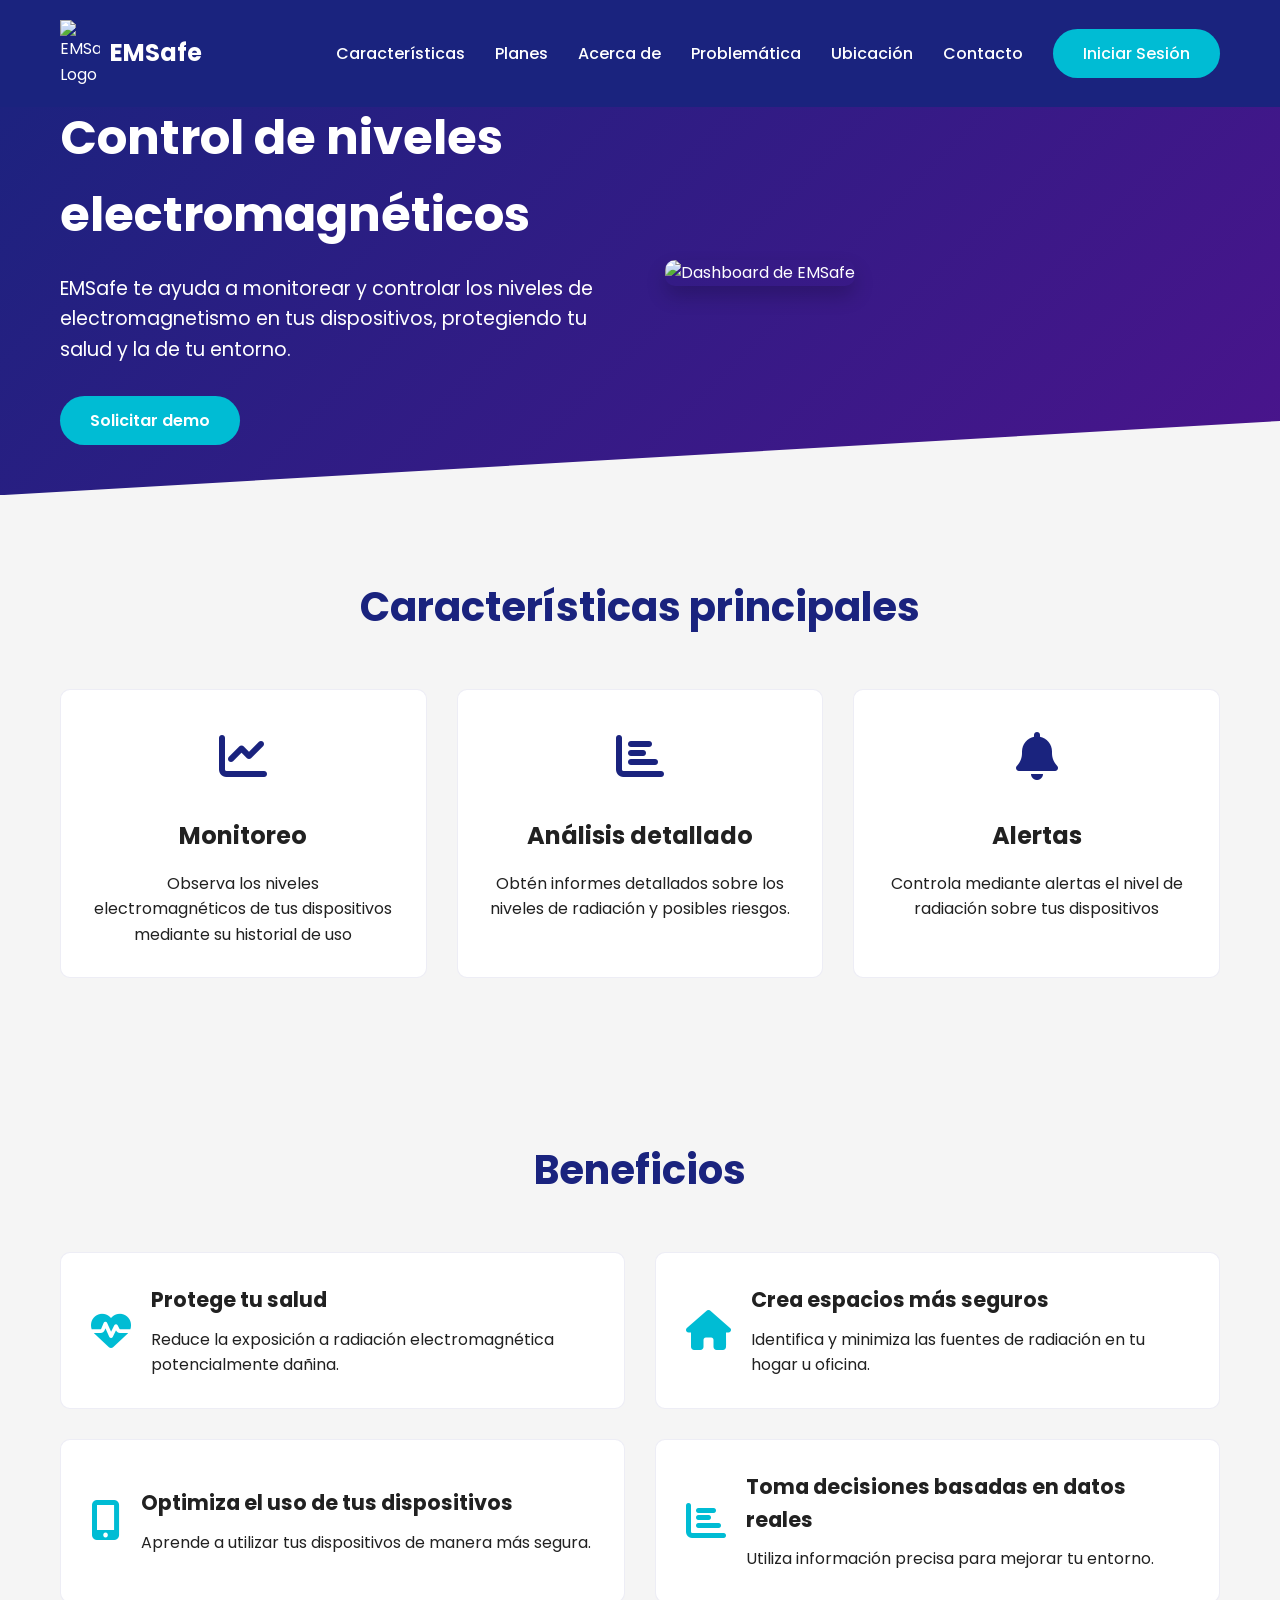
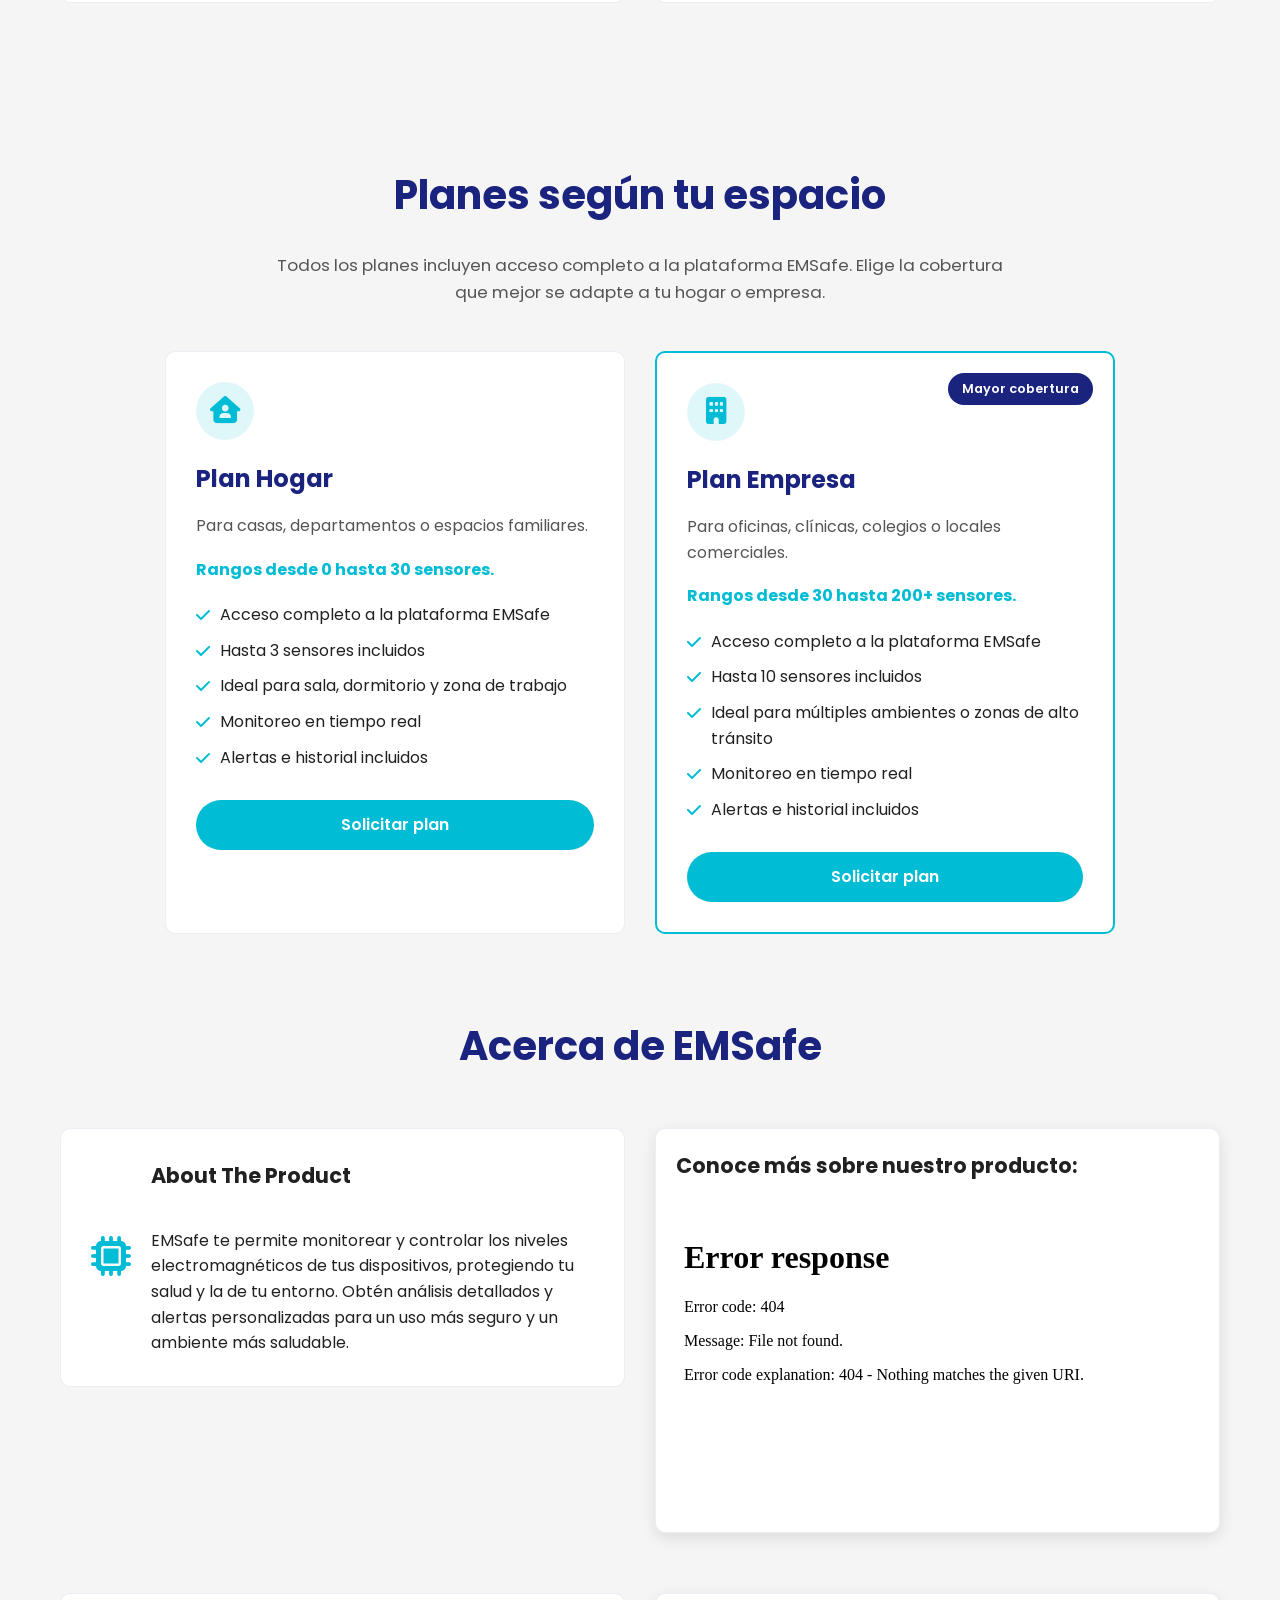
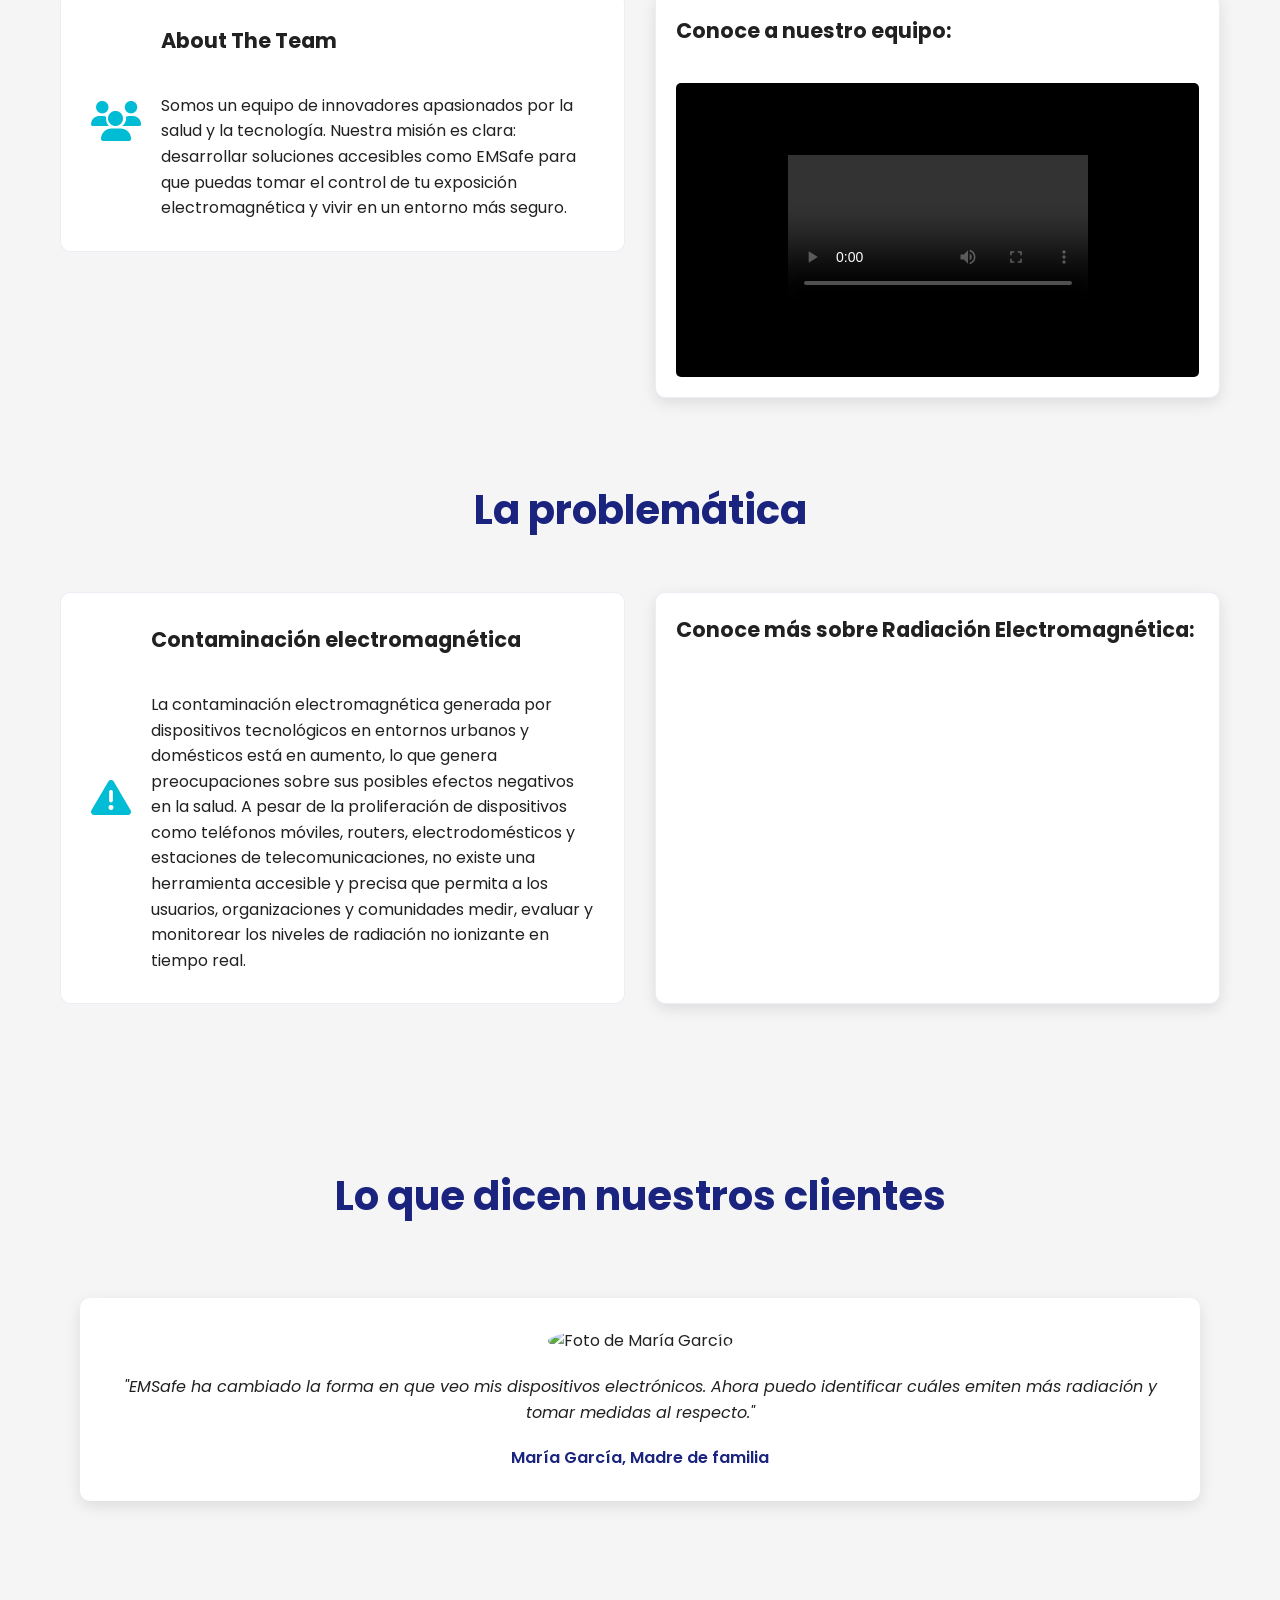
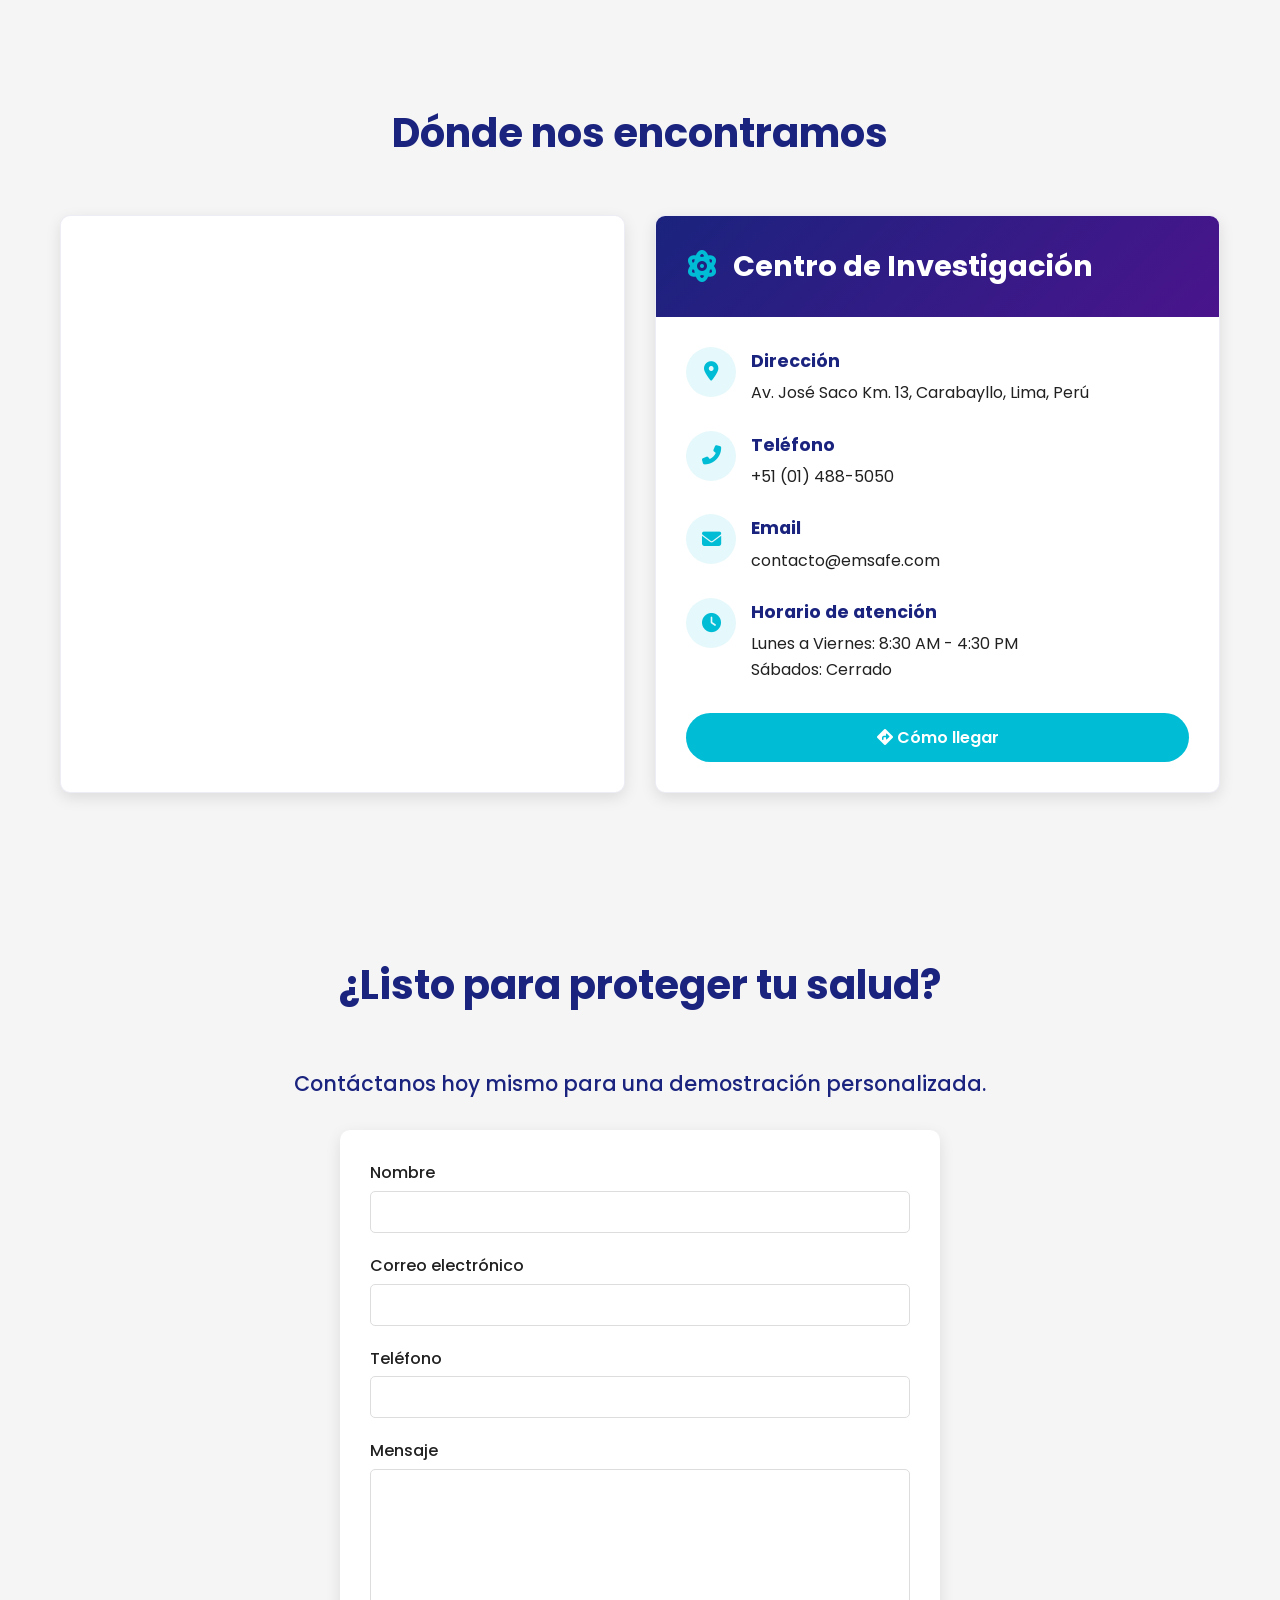
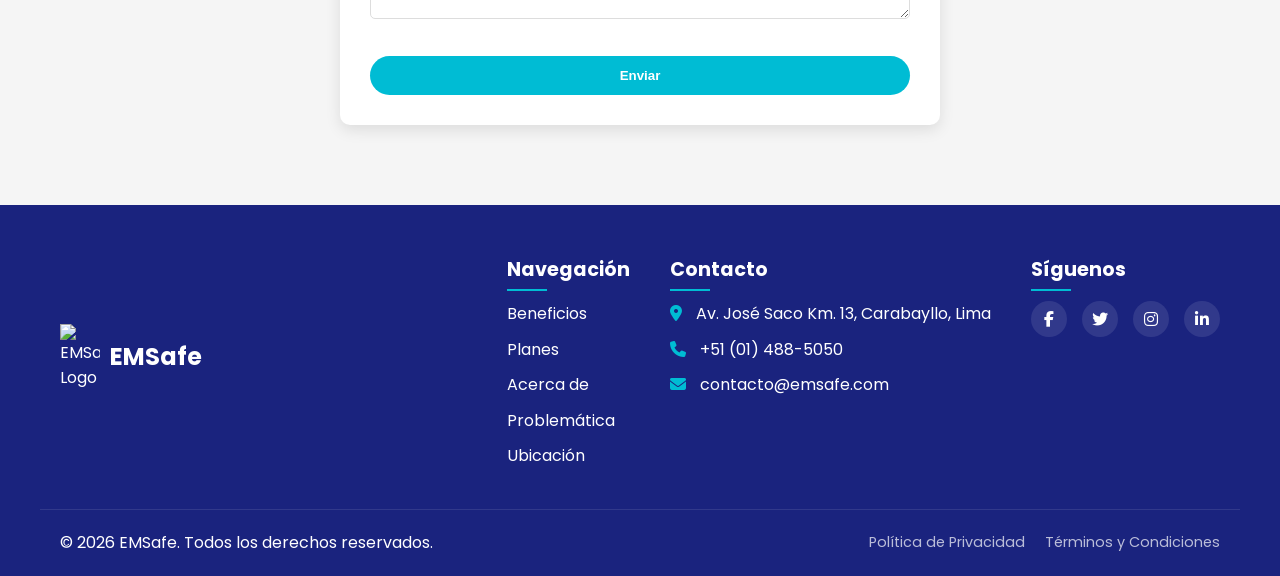
==== index.html @ 099e2fe2 "chore(ci): validacion de HTML, JS y assets; corregir 16 errores y el nombre del video" ====
<!DOCTYPE html>
<html lang="es">
<head>
    <meta charset="UTF-8">
    <meta name="viewport" content="width=device-width, initial-scale=1.0">
    <title>EMSafe - Control de niveles electromagnéticos</title>
    <link rel="stylesheet" href="https://cdnjs.cloudflare.com/ajax/libs/font-awesome/6.4.0/css/all.min.css">
    <link rel="stylesheet" href="./css/style.css">
</head>
<body>
    <header>
        <nav class="container">
            <div class="logo">
                <a href="#" class="logo-link">
                    <img src="./imgs/emsafe-logo-white.png" alt="EMSafe Logo">
                    <span>EMSafe</span>
                </a>
            </div>
            <input type="checkbox" id="nav-toggle" class="nav-toggle">
            <label for="nav-toggle" class="nav-toggle-label">
                <i class="fas fa-bars"></i>
            </label>
            <ul class="nav-links">
                <li><a href="#features">Características</a></li>
                <li><a href="#plans">Planes</a></li>
                <li><a href="#about">Acerca de</a></li>
                <li><a href="#problem">Problemática</a></li>
                <li><a href="#location">Ubicación</a></li>
                <li><a href="#contact">Contacto</a></li>
                <li><a href="https://emsafe.duckdns.org/login" class="cta-button">Iniciar Sesión</a></li>
            </ul>
        </nav>
    </header>

    <main>
        <section id="hero">
            <div class="container hero-content">
                <div class="hero-text">
                    <h1>Control de niveles electromagnéticos</h1>
                    <p>EMSafe te ayuda a monitorear y controlar los niveles de electromagnetismo en tus dispositivos, protegiendo tu salud y la de tu entorno.</p>
                    <a href="#contact" class="cta-button">Solicitar demo</a>
                </div>
                <div class="hero-image">
                    <img src="./imgs/hero.webp" alt="Dashboard de EMSafe">
                </div>
            </div>
        </section>

        <section id="features">
            <div class="container">
                <h2 class="section-title">Características principales</h2>
                <div class="features-grid">
                    <div class="feature-card">
                        <div class="feature-icon">
                            <i class="fas fa-chart-line"></i>
                        </div>
                        <h3>Monitoreo</h3>
                        <p>Observa los niveles electromagnéticos de tus dispositivos mediante su historial de uso</p>
                    </div>
                    <div class="feature-card">
                        <div class="feature-icon">
                            <i class="fas fa-chart-bar"></i>
                        </div>
                        <h3>Análisis detallado</h3>
                        <p>Obtén informes detallados sobre los niveles de radiación y posibles riesgos.</p>
                    </div>
                    <div class="feature-card">
                        <div class="feature-icon">
                            <i class="fas fa-bell"></i>
                        </div>
                        <h3>Alertas</h3>
                        <p>Controla mediante alertas el nivel de radiación sobre tus dispositivos</p>
                    </div>
                </div>
            </div>
        </section>

        <section id="benefits">
            <div class="container">
                <h2 class="section-title">Beneficios</h2>
                <div class="benefits-grid">
                    <div class="benefit-item">
                        <div class="benefit-icon">
                            <i class="fas fa-heartbeat"></i>
                        </div>
                        <div class="benefit-text">
                            <h3>Protege tu salud</h3>
                            <p>Reduce la exposición a radiación electromagnética potencialmente dañina.</p>
                        </div>
                    </div>
                    <div class="benefit-item">
                        <div class="benefit-icon">
                            <i class="fas fa-home"></i>
                        </div>
                        <div class="benefit-text">
                            <h3>Crea espacios más seguros</h3>
                            <p>Identifica y minimiza las fuentes de radiación en tu hogar u oficina.</p>
                        </div>
                    </div>
                    <div class="benefit-item">
                        <div class="benefit-icon">
                            <i class="fas fa-mobile-alt"></i>
                        </div>
                        <div class="benefit-text">
                            <h3>Optimiza el uso de tus dispositivos</h3>
                            <p>Aprende a utilizar tus dispositivos de manera más segura.</p>
                        </div>
                    </div>
                    <div class="benefit-item">
                        <div class="benefit-icon">
                            <i class="fas fa-chart-bar"></i>
                        </div>
                        <div class="benefit-text">
                            <h3>Toma decisiones basadas en datos reales</h3>
                            <p>Utiliza información precisa para mejorar tu entorno.</p>
                        </div>
                    </div>
                </div>
            </div>
        </section>

        <section id="plans">
            <div class="container">
                <h2 class="section-title">Planes según tu espacio</h2>
                <p class="section-description">Todos los planes incluyen acceso completo a la plataforma EMSafe. Elige la cobertura que mejor se adapte a tu hogar o empresa.</p>
                <div class="subscription-grid">
                    <div class="subscription-card">
                        <div class="subscription-icon">
                            <i class="fas fa-house-user"></i>
                        </div>
                        <h3>Plan Hogar</h3>
                        <p class="subscription-audience">Para casas, departamentos o espacios familiares.</p>
                        <p class="subscription-coverage">Rangos desde 0 hasta 30 sensores.</p>
                        <ul class="subscription-features">
                            <li><i class="fas fa-check"></i> Acceso completo a la plataforma EMSafe</li>
                            <li><i class="fas fa-check"></i> Hasta 3 sensores incluidos</li>
                            <li><i class="fas fa-check"></i> Ideal para sala, dormitorio y zona de trabajo</li>
                            <li><i class="fas fa-check"></i> Monitoreo en tiempo real</li>
                            <li><i class="fas fa-check"></i> Alertas e historial incluidos</li>
                        </ul>
                        <a href="checkout.html?type=home" class="cta-button">Solicitar plan</a>
                    </div>
                    <div class="subscription-card featured-plan">
                        <div class="plan-badge">Mayor cobertura</div>
                        <div class="subscription-icon">
                            <i class="fas fa-building"></i>
                        </div>
                        <h3>Plan Empresa</h3>
                        <p class="subscription-audience">Para oficinas, clínicas, colegios o locales comerciales.</p>
                        <p class="subscription-coverage">Rangos desde 30 hasta 200+ sensores.</p>
                        <ul class="subscription-features">
                            <li><i class="fas fa-check"></i> Acceso completo a la plataforma EMSafe</li>
                            <li><i class="fas fa-check"></i> Hasta 10 sensores incluidos</li>
                            <li><i class="fas fa-check"></i> Ideal para múltiples ambientes o zonas de alto tránsito</li>
                            <li><i class="fas fa-check"></i> Monitoreo en tiempo real</li>
                            <li><i class="fas fa-check"></i> Alertas e historial incluidos</li>
                        </ul>
                        <a href="checkout.html?type=business" class="cta-button">Solicitar plan</a>
                    </div>
                </div>
            </div>
        </section>

        <section id="about">
            <div class="container">
                <h2 class="section-title">Acerca de EMSafe</h2>
                <div class="about-content">
                    <div class="about-section">
                        <div class="about-text-content">
                            <div class="benefit-item">
                                <div class="benefit-icon">
                                    <i class="fas fa-microchip"></i>
                                </div>
                                <div class="benefit-text">
                                    <h3>About The Product</h3>
                                    <br>
                                    <p>EMSafe te permite monitorear y controlar los niveles electromagnéticos de tus dispositivos, protegiendo tu salud y la de tu entorno. Obtén análisis detallados y alertas personalizadas para un uso más seguro y un ambiente más saludable.</p>
                                </div>
                            </div>
                        </div>
                        <div class="about-video-container">
                            <div class="benefit-text">
                                <h3>Conoce más sobre nuestro producto:</h3>
                                <br>
                            </div>
                            <div class="video-wrapper">
                                <iframe src="video/about_the_product.mp4" title="Video sobre EMSafe Product" allow="accelerometer; autoplay; clipboard-write; encrypted-media; gyroscope; picture-in-picture" allowfullscreen></iframe>
                            </div>
                        </div>
                    </div>

                    <div class="about-section">
                        <div class="about-text-content">
                            <div class="benefit-item">
                                <div class="benefit-icon">
                                    <i class="fas fa-users"></i>
                                </div>
                                <div class="benefit-text">
                                    <h3>About The Team</h3>
                                    <br>
                                    <p>Somos un equipo de innovadores apasionados por la salud y la tecnología. Nuestra misión es clara: desarrollar soluciones accesibles como EMSafe para que puedas tomar el control de tu exposición electromagnética y vivir en un entorno más seguro.</p>
                                </div>
                            </div>
                        </div>
                        <div class="about-video-container">
                            <div class="benefit-text">
                                <h3>Conoce a nuestro equipo:</h3>
                                <br>
                            </div>
                            <div class="video-wrapper">
                                <iframe src="video/about_the_team_iot.mp4" title="Video sobre EMSafe Team" allow="accelerometer; autoplay; clipboard-write; encrypted-media; gyroscope; picture-in-picture" allowfullscreen></iframe>
                            </div>
                        </div>
                    </div>
                </div>
            </div>
        </section>

        <section id="problem">
            <div class="container">
                <h2 class="section-title">La problemática</h2>
                <div class="problem-content">
                    <div class="problem-card">
                        <div class="benefit-item">
                            <div class="benefit-icon">
                                <i class="fas fa-exclamation-triangle"></i>
                            </div>
                            <div class="benefit-text">
                                <h3>Contaminación electromagnética</h3>
                                <br>
                                <p>La contaminación electromagnética generada por dispositivos tecnológicos en entornos urbanos y domésticos está en aumento, lo que genera preocupaciones sobre sus posibles efectos negativos en la salud. A pesar de la proliferación de dispositivos como teléfonos móviles, routers, electrodomésticos y estaciones de telecomunicaciones, no existe una herramienta accesible y precisa que permita a los usuarios, organizaciones y comunidades medir, evaluar y monitorear los niveles de radiación no ionizante en tiempo real.</p>
                            </div>
                        </div>
                    </div>
                    <div class="problem-video-container">
                        <div class="benefit-text">
                            <h3>Conoce más sobre Radiación Electromagnética:</h3>
                            <br>
                        </div>
                        <div class="video-wrapper">
                            <iframe src="https://www.youtube.com/embed/sqfyNnyt4dU" title="Video sobre contaminación electromagnética" allow="accelerometer; autoplay; clipboard-write; encrypted-media; gyroscope; picture-in-picture" allowfullscreen></iframe>
                        </div>
                    </div>
                </div>
            </div>
        </section>

        <section id="testimonials">
            <div class="container">
                <h2 class="section-title">Lo que dicen nuestros clientes</h2>
                <div class="testimonial-slider">
                    <div class="testimonial-slide">
                        <div class="testimonial-content">
                            <img src="./imgs/testimony1.avif" alt="Foto de María García" class="testimonial-image">
                            <p class="testimonial-text">"EMSafe ha cambiado la forma en que veo mis dispositivos electrónicos. Ahora puedo identificar cuáles emiten más radiación y tomar medidas al respecto."</p>
                            <p class="testimonial-author">María García, Madre de familia</p>
                        </div>
                    </div>
                    <div class="testimonial-slide">
                        <div class="testimonial-content">
                            <img src="./imgs/testimony2.avif" alt="Foto de Carlos Rodríguez" class="testimonial-image">
                            <p class="testimonial-text">"La facilidad de uso y la precisión de los datos que proporciona EMSafe nos han permitido crear un entorno de trabajo más saludable para nuestros empleados."</p>
                            <p class="testimonial-author">Carlos Rodríguez, Gerente de Oficina en TechInnovate</p>
                        </div>
                    </div>
                    <div class="testimonial-slide">
                        <div class="testimonial-content">
                            <img src="./imgs/testimony3.avif" alt="Foto de Ana Martínez" class="testimonial-image">
                            <p class="testimonial-text">"Desde que implementamos EMSafe en nuestra clínica, hemos logrado reducir significativamente los niveles de radiación electromagnética. Es una herramienta indispensable para cualquier establecimiento de salud."</p>
                            <p class="testimonial-author">Ana Martínez, Directora de Centro Médico Bienestar</p>
                        </div>
                    </div>
                </div>
                <div class="testimonial-nav"></div>
            </div>
        </section>

        <section id="location">
            <div class="container">
                <h2 class="section-title">Dónde nos encontramos</h2>
                <div class="location-container">
                    <div class="location-card map-card">
                        <div class="location-map-wrapper">
                            <iframe src="https://www.google.com/maps/embed?pb=!1m14!1m8!1m3!1d31210.40868979142!2d-77.058909!3d-12.0915285!3m2!1i1024!2i768!4f13.1!3m3!1m2!1s0x9105c7d5475e4d6f%3A0x3dcf7613f8cd2580!2sInstituto%20Peruano%20de%20Energ%C3%ADa%20Nuclear!5e0!3m2!1ses!2spe!4v1744921972250!5m2!1ses!2spe" title="Mapa de la ubicación del Instituto Peruano de Energía Nuclear" allowfullscreen="" loading="lazy" referrerpolicy="no-referrer-when-downgrade"></iframe>
                        </div>
                    </div>
                    <div class="location-card info-card">
                        <div class="location-header">
                            <div class="location-icon">
                                <i class="fas fa-atom"></i>
                            </div>
                            <h3>Centro de Investigación</h3>
                        </div>
                        <div class="location-details">
                            <div class="location-detail-item">
                                <div class="detail-icon">
                                    <i class="fas fa-map-marker-alt"></i>
                                </div>
                                <div class="detail-text">
                                    <h4>Dirección</h4>
                                    <p>Av. José Saco Km. 13, Carabayllo, Lima, Perú</p>
                                </div>
                            </div>
                            <div class="location-detail-item">
                                <div class="detail-icon">
                                    <i class="fas fa-phone-alt"></i>
                                </div>
                                <div class="detail-text">
                                    <h4>Teléfono</h4>
                                    <p>+51 (01) 488-5050</p>
                                </div>
                            </div>
                            <div class="location-detail-item">
                                <div class="detail-icon">
                                    <i class="fas fa-envelope"></i>
                                </div>
                                <div class="detail-text">
                                    <h4>Email</h4>
                                    <p>contacto@emsafe.com</p>
                                </div>
                            </div>
                            <div class="location-detail-item">
                                <div class="detail-icon">
                                    <i class="fas fa-clock"></i>
                                </div>
                                <div class="detail-text">
                                    <h4>Horario de atención</h4>
                                    <p>Lunes a Viernes: 8:30 AM - 4:30 PM</p>
                                    <p>Sábados: Cerrado</p>
                                </div>
                            </div>
                        </div>
                        <a href="https://maps.app.goo.gl/8dcV7gfcuKDfoSGw5" class="location-cta cta-button" target="_blank" rel="noopener noreferrer">
                            <i class="fas fa-directions"></i> Cómo llegar
                        </a>
                    </div>
                </div>
            </div>
        </section>

        <section id="contact">
            <div class="container">
                <h2 class="section-title">¿Listo para proteger tu salud?</h2>
                <h3 class="contact-subtitle">Contáctanos hoy mismo para una demostración personalizada.</h3>
                <form class="contact-form">
                    <div class="form-group">
                        <label for="name">Nombre</label>
                        <input type="text" id="name" name="name" required>
                    </div>
                    <div class="form-group">
                        <label for="email">Correo electrónico</label>
                        <input type="email" id="email" name="email" required>
                    </div>
                    <div class="form-group">
                        <label for="phone">Teléfono</label>
                        <input type="tel" id="phone" name="phone">
                    </div>
                    <div class="form-group">
                        <label for="message">Mensaje</label>
                        <textarea id="message" name="message" required></textarea>
                    </div>
                    <button type="submit" class="cta-button">Enviar</button>
                </form>
            </div>
        </section>
        </main>

        <footer>
            <div class="footer-content">
                <div class="footer-logo">
                    <img src="./imgs/emsafe-logo-white.png" alt="EMSafe Logo">
                    <span>EMSafe</span>
                </div>
                <div class="footer-links">
                    <div class="footer-column">
                        <h4>Navegación</h4>
                        <ul>
                            <li><a href="#benefits">Beneficios</a></li>
                            <li><a href="#plans">Planes</a></li>
                            <li><a href="#about">Acerca de</a></li>
                            <li><a href="#problem">Problemática</a></li>
                            <li><a href="#location">Ubicación</a></li>
                        </ul>
                    </div>
                    <div class="footer-column">
                        <h4>Contacto</h4>
                        <ul>
                            <li><i class="fas fa-map-marker-alt"></i> Av. José Saco Km. 13, Carabayllo, Lima</li>
                            <li><i class="fas fa-phone"></i> +51 (01) 488-5050</li>
                            <li><i class="fas fa-envelope"></i> contacto@emsafe.com</li>
                        </ul>
                    </div>
                    <div class="footer-column">
                        <h4>Síguenos</h4>
                        <div class="social-icons">
                            <a href="#" aria-label="Facebook"><i class="fab fa-facebook-f"></i></a>
                            <a href="#" aria-label="Twitter"><i class="fab fa-twitter"></i></a>
                            <a href="#" aria-label="Instagram"><i class="fab fa-instagram"></i></a>
                            <a href="#" aria-label="LinkedIn"><i class="fab fa-linkedin-in"></i></a>
                        </div>
                    </div>
                </div>
            </div>
            <div class="footer-bottom">
                <p>&copy; 2026 EMSafe. Todos los derechos reservados.</p>
                <div class="footer-legal">
                    <a href="#">Política de Privacidad</a>
                    <a href="#">Términos y Condiciones</a>
                </div>
            </div>
        </footer>

    <script src="./scripts/main-scripts.js"></script>
</body>
</html>
---- css/style.css ----
@import url('https://fonts.googleapis.com/css2?family=Poppins:wght@300;400;500;600;700&display=swap');

:root {
    --primary: #1a237e;
    --secondary: #4a148c;
    --accent: #00bcd4;
    --background: #f5f5f5;
    --foreground: #212121;
    --card: #ffffff;
    --card-hover: #e0e0e0;
}

* {
    margin: 0;
    padding: 0;
    box-sizing: border-box;
}

body {
    font-family: 'Poppins', sans-serif;
    background-color: var(--background);
    color: var(--foreground);
    line-height: 1.6;
    overflow-x: hidden;
}

.container {
    max-width: 1200px;
    margin: 0 auto;
    padding: 0 20px;
}

header {
    background-color: var(--primary);
    color: white;
    padding: 20px 0;
    position: fixed;
    width: 100%;
    z-index: 1000;
    transition: background-color 0.3s ease, box-shadow 0.3s ease, backdrop-filter 0.3s ease, padding 0.3s ease;
}

header.scrolled {
    background-color: rgba(26, 35, 126, 0.96);
    backdrop-filter: blur(12px);
    box-shadow: 0 12px 30px rgba(8, 13, 58, 0.22);
}

nav {
    display: flex;
    justify-content: space-between;
    align-items: center;
}

.logo {
    display: flex;
    align-items: center;
}

.logo img {
    width: 40px;
    margin-right: 10px;
}

.logo span {
    font-size: 1.5rem;
    font-weight: 700;
}

.nav-links {
    display: flex;
    list-style: none;
    align-items: center;
}

.nav-links li {
    margin-left: 30px;
}

.nav-links a {
    color: white;
    text-decoration: none;
    font-weight: 500;
    transition: color 0.3s ease;
}

.nav-links a:hover {
    color: var(--accent);
}

/* Estilos para el logo clickable */
.logo-link {
    display: flex;
    align-items: center;
    text-decoration: none;
    color: white;
}

/* Estilos para el menú responsive */
.nav-toggle {
    display: none;
}

.nav-toggle-label {
    display: none;
    cursor: pointer;
    font-size: 1.5rem;
    color: white;
}

#hero {
    background: linear-gradient(135deg, var(--primary) 0%, var(--secondary) 100%);
    color: white;
    padding: 100px 0 50px;
    clip-path: polygon(0 0, 100% 0, 100% 85%, 0% 100%);
}

.hero-content {
    display: flex;
    align-items: center;
    justify-content: space-between;
}

.hero-text {
    flex: 1;
    padding-right: 50px;
}

.hero-text h1 {
    font-size: 3rem;
    margin-bottom: 20px;
}

.hero-text p {
    font-size: 1.2rem;
    margin-bottom: 30px;
}

.cta-button {
    display: inline-block;
    background-color: var(--accent);
    color: white;
    padding: 12px 30px;
    border-radius: 30px;
    text-decoration: none;
    font-weight: 600;
    transition: background-color 0.3s ease, transform 0.3s ease, box-shadow 0.3s ease;
    border: none;
    cursor: pointer;
}

.cta-button:hover {
    background-color: #00acc1;
    transform: translateY(-3px);
    box-shadow: 0 12px 24px rgba(0, 188, 212, 0.28);
}

.cta-button:active {
    transform: scale(0.98);
}

.hero-image {
    flex: 1;
}

.hero-image img {
    width: 100%;
    max-width: 500px;
    border-radius: 10px;
    box-shadow: 0 10px 20px rgba(0, 0, 0, 0.2);
    will-change: transform;
}

.hero-motion {
    opacity: 0;
    transform: translateY(28px);
    transition: opacity 0.85s cubic-bezier(0.22, 1, 0.36, 1), transform 0.85s cubic-bezier(0.22, 1, 0.36, 1), filter 0.85s cubic-bezier(0.22, 1, 0.36, 1);
    filter: blur(8px);
}

.hero-motion.hero-image img,
.hero-image img.hero-motion {
    transform: translateY(20px) scale(0.96);
}

.hero-motion.reveal-visible {
    opacity: 1;
    transform: translateY(0);
    filter: blur(0);
}

.hero-image img.hero-motion.reveal-visible {
    transform: translateY(0) scale(1);
    animation: heroFloat 6s ease-in-out 1s infinite;
}

#features, #benefits, #plans, #testimonials, #problem, #location, #contact {
    padding: 80px 0;
}

.section-title {
    text-align: center;
    font-size: 2.5rem;
    margin-bottom: 50px;
    color: var(--primary);
}

.section-description {
    max-width: 760px;
    margin: -25px auto 45px;
    text-align: center;
    color: #555;
    font-size: 1.05rem;
}

.features-grid {
    display: grid;
    grid-template-columns: repeat(3, 1fr);
    gap: 30px;
}

.feature-card {
    background-color: var(--card);
    border-radius: 10px;
    padding: 30px;
    text-align: center;
    transition: transform 0.35s ease, box-shadow 0.35s ease, border-color 0.35s ease;
    position: relative;
    overflow: hidden;
    border: 1px solid rgba(26, 35, 126, 0.08);
}

.feature-card:hover {
    transform: translateY(-8px);
    border-color: rgba(0, 188, 212, 0.35);
    box-shadow: 0 18px 36px rgba(26, 35, 126, 0.13);
}

.feature-card::before {
    content: '';
    position: absolute;
    top: -50%;
    left: -50%;
    width: 200%;
    height: 200%;
    background: radial-gradient(circle, var(--accent) 10%, transparent 10%);
    transform: scale(0);
    transition: transform 0.6s ease;
    z-index: 0;
}

.feature-card:hover::before {
    transform: scale(1);
}

.feature-icon {
    font-size: 3rem;
    color: var(--primary);
    margin-bottom: 20px;
    position: relative;
    z-index: 1;
}

.feature-card h3 {
    font-size: 1.5rem;
    margin-bottom: 15px;
    position: relative;
    z-index: 1;
}

.feature-card p {
    position: relative;
    z-index: 1;
}

.benefits-grid {
    display: grid;
    grid-template-columns: repeat(2, 1fr);
    gap: 30px;
}

.benefit-item {
    display: flex;
    align-items: center;
    background-color: var(--card);
    border-radius: 10px;
    padding: 30px;
    transition: transform 0.35s ease, box-shadow 0.35s ease, border-color 0.35s ease;
    border: 1px solid rgba(26, 35, 126, 0.08);
}

.benefit-item:hover {
    transform: translateY(-6px);
    border-color: rgba(0, 188, 212, 0.35);
    box-shadow: 0 18px 36px rgba(26, 35, 126, 0.12);
}

.benefit-icon {
    font-size: 2.5rem;
    color: var(--accent);
    margin-right: 20px;
}

.benefit-text h3 {
    font-size: 1.3rem;
    margin-bottom: 10px;
}

.testimonial-slider {
    display: flex;
    overflow-x: auto;
    scroll-snap-type: x mandatory;
    scroll-behavior: smooth;
    -webkit-overflow-scrolling: touch;
}

.testimonial-slide {
    flex: 0 0 100%;
    scroll-snap-align: start;
    padding: 20px;
}

.testimonial-content {
    background-color: var(--card);
    border-radius: 10px;
    padding: 30px;
    text-align: center;
    box-shadow: 0 5px 15px rgba(0, 0, 0, 0.1);
}

.testimonial-image {
    width: 100px;
    height: 100px;
    border-radius: 50%;
    margin: 0 auto 20px;
    object-fit: cover;
}

.testimonial-text {
    font-style: italic;
    margin-bottom: 20px;
}

.testimonial-author {
    font-weight: 600;
    color: var(--primary);
}

.testimonial-nav {
    display: flex;
    justify-content: center;
    margin-top: 20px;
}

.testimonial-nav button {
    background-color: var(--primary);
    color: white;
    border: none;
    width: 12px;
    height: 12px;
    border-radius: 50%;
    margin: 0 5px;
    cursor: pointer;
    transition: background-color 0.3s ease;
}

.testimonial-nav button.active {
    background-color: var(--accent);
}

.subscription-grid {
    display: grid;
    grid-template-columns: repeat(2, minmax(0, 1fr));
    gap: 30px;
    max-width: 950px;
    margin: 0 auto;
}

.subscription-card {
    background-color: var(--card);
    border-radius: 10px;
    padding: 30px;
    text-align: left;
    transition: transform 0.35s ease, box-shadow 0.35s ease, border-color 0.35s ease;
    position: relative;
    overflow: hidden;
    border: 1px solid rgba(26, 35, 126, 0.08);
}

.subscription-card:hover {
    transform: translateY(-8px);
    border-color: rgba(0, 188, 212, 0.55);
    box-shadow: 0 18px 36px rgba(26, 35, 126, 0.13);
}

.subscription-card h3 {
    font-size: 1.5rem;
    margin-bottom: 15px;
    color: var(--primary);
}

.subscription-icon {
    width: 58px;
    height: 58px;
    border-radius: 50%;
    background-color: rgba(0, 188, 212, 0.12);
    color: var(--accent);
    display: flex;
    align-items: center;
    justify-content: center;
    font-size: 1.7rem;
    margin-bottom: 20px;
}

.subscription-audience {
    color: #555;
    margin-bottom: 18px;
}

.subscription-coverage {
    color: var(--accent);
    font-weight: 700;
    margin-bottom: 20px;
}

.subscription-price {
    font-size: 2.5rem;
    font-weight: 700;
    color: var(--accent);
    margin-bottom: 20px;
}

.subscription-price span {
    color: #666;
    font-size: 1rem;
    font-weight: 500;
}

.subscription-features {
    list-style: none;
    margin-bottom: 30px;
}

.subscription-features li {
    display: flex;
    gap: 10px;
    margin-bottom: 10px;
}

.subscription-features i {
    color: var(--accent);
    margin-top: 5px;
}

.subscription-card .cta-button {
    width: 100%;
    text-align: center;
}

.featured-plan {
    border: 2px solid var(--accent);
}

.plan-badge {
    position: absolute;
    top: 20px;
    right: 20px;
    background-color: var(--primary);
    color: white;
    border-radius: 30px;
    padding: 6px 14px;
    font-size: 0.8rem;
    font-weight: 600;
}

.contact-form {
    max-width: 600px;
    margin: 0 auto;
}

.form-group {
    margin-bottom: 20px;
}

.form-group label {
    display: block;
    margin-bottom: 5px;
    font-weight: 500;
}

.form-group input,
.form-group textarea {
    width: 100%;
    padding: 10px;
    border: 1px solid #ddd;
    border-radius: 5px;
    font-family: 'Poppins', sans-serif;
}

.form-group textarea {
    height: 150px;
}

/* Estilos para la sección de problemática */
.problem-content {
    display: grid;
    grid-template-columns: 1fr 1fr;
    gap: 30px;
    margin-top: 20px;
}

.problem-card {
    display: flex;
    flex-direction: column;
    border-radius: 10px;
    transition: transform 0.35s ease, box-shadow 0.35s ease, border-color 0.35s ease;
}

.problem-card:hover {
    transform: translateY(-6px);
}

.problem-video-container {
    background-color: var(--card);
    border-radius: 10px;
    padding: 20px;
    box-shadow: 0 5px 15px rgba(0, 0, 0, 0.1);
    transition: transform 0.35s ease, box-shadow 0.35s ease, border-color 0.35s ease;
    border: 1px solid rgba(26, 35, 126, 0.08);
}

.problem-video-container:hover {
    transform: translateY(-6px);
    border-color: rgba(0, 188, 212, 0.35);
    box-shadow: 0 18px 36px rgba(26, 35, 126, 0.12);
}

.video-wrapper {
    position: relative;
    padding-bottom: 56.25%; /* Proporción 16:9 */
    height: 0;
    overflow: hidden;
}

.video-wrapper iframe {
    position: absolute;
    top: 0;
    left: 0;
    width: 100%;
    height: 100%;
    /* Sustituye al atributo frameborder="0", que está deprecado en HTML5.
       Sin esto el navegador pinta un borde inset de 2px. */
    border: 0;
    border-radius: 5px;
}

/* El mapa embebido: mismas dimensiones y sin borde, antes en atributos y en un
   style inline sobre el propio <iframe>. */
.location-map-wrapper iframe {
    width: 100%;
    height: 100%;
    border: 0;
}

/* Estilos para la sección de ubicación */
.location-container {
    display: grid;
    grid-template-columns: 1fr 1fr;
    gap: 30px;
    margin-top: 20px;
}

.location-card {
    background-color: var(--card);
    border-radius: 10px;
    overflow: hidden;
    box-shadow: 0 5px 15px rgba(0, 0, 0, 0.1);
    transition: transform 0.35s ease, box-shadow 0.35s ease, border-color 0.35s ease;
    height: 100%;
    border: 1px solid rgba(26, 35, 126, 0.08);
}

.location-card:hover {
    transform: translateY(-6px);
    border-color: rgba(0, 188, 212, 0.35);
    box-shadow: 0 18px 36px rgba(26, 35, 126, 0.13);
}

.map-card {
    position: relative;
    min-height: 450px;
}

.location-map-wrapper {
    position: absolute;
    top: 0;
    left: 0;
    width: 100%;
    height: 100%;
}

.info-card {
    display: flex;
    flex-direction: column;
    padding: 0;
}

.location-header {
    background: linear-gradient(135deg, var(--primary) 0%, var(--secondary) 100%);
    color: white;
    padding: 25px 30px;
    display: flex;
    align-items: center;
}

.location-icon {
    font-size: 2rem;
    margin-right: 15px;
    color: var(--accent);
}

.location-header h3 {
    font-size: 1.8rem;
    margin: 0;
}

.location-details {
    padding: 30px;
    flex-grow: 1;
}

.location-detail-item {
    display: flex;
    margin-bottom: 25px;
}

.location-detail-item:last-child {
    margin-bottom: 0;
}

.detail-icon {
    width: 50px;
    height: 50px;
    background-color: rgba(0, 188, 212, 0.1);
    border-radius: 50%;
    display: flex;
    align-items: center;
    justify-content: center;
    margin-right: 15px;
    flex-shrink: 0;
}

.detail-icon i {
    font-size: 1.2rem;
    color: var(--accent);
}

.detail-text h4 {
    margin: 0 0 5px;
    color: var(--primary);
    font-size: 1.1rem;
}

.detail-text p {
    margin: 0;
    color: var(--foreground);
}

.location-cta {
    margin: 0 30px 30px;
    text-align: center;
}

/* Estilos para la sección de contacto */
.contact-subtitle {
    text-align: center;
    margin-bottom: 30px;
    color: var(--primary);
    font-size: 1.3rem;
    font-weight: 500;
}

.contact-form {
    max-width: 600px;
    margin: 0 auto;
    background-color: var(--card);
    padding: 30px;
    border-radius: 10px;
    box-shadow: 0 5px 15px rgba(0, 0, 0, 0.1);
}

.contact-form .cta-button {
    width: 100%;
    margin-top: 10px;
}

/* Modal de pago */
.payment-modal {
    position: fixed;
    inset: 0;
    z-index: 2000;
    display: flex;
    align-items: center;
    justify-content: center;
    padding: 24px;
    opacity: 0;
    visibility: hidden;
    pointer-events: none;
    transition: opacity 0.28s ease, visibility 0.28s ease;
}

.payment-modal.is-open {
    opacity: 1;
    visibility: visible;
    pointer-events: auto;
}

.payment-overlay {
    position: absolute;
    inset: 0;
    background: rgba(8, 13, 58, 0.72);
    backdrop-filter: blur(8px);
}

.payment-dialog {
    position: relative;
    width: min(920px, 100%);
    max-height: calc(100vh - 48px);
    overflow-y: auto;
    background-color: var(--card);
    border-radius: 18px;
    box-shadow: 0 30px 80px rgba(8, 13, 58, 0.35);
    transform: translateY(24px) scale(0.97);
    transition: transform 0.35s cubic-bezier(0.22, 1, 0.36, 1);
}

.payment-modal.is-open .payment-dialog {
    transform: translateY(0) scale(1);
}

.payment-close {
    position: absolute;
    top: 18px;
    right: 18px;
    z-index: 2;
    width: 42px;
    height: 42px;
    border: 0;
    border-radius: 50%;
    color: var(--primary);
    background-color: rgba(26, 35, 126, 0.08);
    cursor: pointer;
    transition: background-color 0.25s ease, transform 0.25s ease;
}

.payment-close:hover {
    background-color: rgba(0, 188, 212, 0.16);
    transform: rotate(6deg);
}

.payment-checkout-view,
.payment-success-view {
    padding: 36px;
}

.payment-header {
    display: flex;
    gap: 18px;
    align-items: flex-start;
    padding-right: 46px;
    margin-bottom: 26px;
}

.payment-icon,
.success-icon {
    width: 58px;
    height: 58px;
    border-radius: 50%;
    display: flex;
    align-items: center;
    justify-content: center;
    flex-shrink: 0;
    color: white;
    background: linear-gradient(135deg, var(--primary), var(--accent));
    box-shadow: 0 16px 30px rgba(0, 188, 212, 0.22);
}

.payment-header h2,
.payment-success-view h2 {
    color: var(--primary);
    font-size: 1.85rem;
    line-height: 1.2;
    margin-bottom: 8px;
}

.payment-header p {
    color: #666;
    font-size: 0.94rem;
}

.payment-summary,
.payment-order {
    border: 1px solid rgba(26, 35, 126, 0.1);
    border-radius: 14px;
    background: linear-gradient(135deg, rgba(26, 35, 126, 0.04), rgba(0, 188, 212, 0.06));
}

.payment-summary {
    display: grid;
    grid-template-columns: repeat(2, 1fr);
    gap: 1px;
    overflow: hidden;
    margin-bottom: 20px;
}

.payment-summary div {
    padding: 18px;
    background-color: rgba(255, 255, 255, 0.76);
}

.payment-summary span,
.payment-order-row span {
    display: block;
    color: #666;
    font-size: 0.9rem;
}

.payment-summary strong,
.payment-order-row strong {
    display: block;
    color: var(--primary);
    font-size: 1.08rem;
    margin-top: 4px;
}

.payment-order {
    padding: 18px;
    margin-bottom: 22px;
}

.payment-order h3 {
    color: var(--primary);
    font-size: 1.05rem;
    margin-bottom: 14px;
}

.payment-order-row {
    display: flex;
    justify-content: space-between;
    gap: 16px;
    padding: 10px 0;
}

.payment-order-row.total {
    border-top: 1px solid rgba(26, 35, 126, 0.12);
    margin-top: 6px;
    padding-top: 14px;
}

.payment-form {
    display: grid;
    gap: 16px;
}

.payment-field-group {
    display: grid;
    grid-template-columns: 1fr 1fr;
    gap: 16px;
}

.payment-field label {
    display: block;
    color: var(--primary);
    font-weight: 600;
    margin-bottom: 8px;
}

.payment-field input {
    width: 100%;
    height: 48px;
    border: 1px solid rgba(26, 35, 126, 0.18);
    border-radius: 10px;
    padding: 0 14px;
    font-family: 'Poppins', sans-serif;
    color: var(--foreground);
    background-color: #fff;
    transition: border-color 0.25s ease, box-shadow 0.25s ease;
}

.payment-field input:focus {
    outline: none;
    border-color: var(--accent);
    box-shadow: 0 0 0 4px rgba(0, 188, 212, 0.12);
}

.payment-field.has-error input {
    border-color: #d32f2f;
    box-shadow: 0 0 0 4px rgba(211, 47, 47, 0.08);
}

.field-error {
    display: block;
    min-height: 18px;
    color: #d32f2f;
    font-size: 0.82rem;
    margin-top: 5px;
}

.payment-alert {
    display: none;
    border-radius: 10px;
    padding: 12px 14px;
    color: #8a4b00;
    background-color: rgba(255, 183, 77, 0.18);
    font-size: 0.9rem;
}

.payment-alert.is-visible {
    display: block;
}

.payment-submit {
    width: 100%;
    min-height: 50px;
}

.payment-submit.is-loading {
    opacity: 0.85;
    cursor: wait;
}

.payment-form.is-processing input,
.payment-form.is-processing button {
    pointer-events: none;
}

.payment-success-view {
    display: none;
    text-align: center;
}

.payment-dialog.is-success .payment-checkout-view {
    display: none;
}

.payment-dialog.is-success .payment-success-view {
    display: block;
}

.success-icon {
    margin: 0 auto 18px;
    background: linear-gradient(135deg, #00acc1, #22c55e);
    font-size: 1.4rem;
}

.success-plan {
    color: var(--primary);
    font-size: 1.25rem;
    font-weight: 700;
    margin-bottom: 4px;
}

.success-price {
    color: var(--accent);
    font-size: 1.5rem;
    font-weight: 700;
    margin-bottom: 18px;
}

.success-price + p {
    color: #555;
    max-width: 520px;
    margin: 0 auto 24px;
}

body.payment-lock {
    overflow: hidden;
}

/* Estilos para el footer */
footer {
    background-color: var(--primary);
    color: white;
    padding: 50px 0 20px;
}

.footer-content {
    max-width: 1200px;
    margin: 0 auto;
    padding: 0 20px;
    display: flex;
    flex-wrap: wrap;
    justify-content: space-between;
    margin-bottom: 30px;
}

.footer-logo {
    display: flex;
    align-items: center;
    margin-bottom: 20px;
}

.footer-logo img {
    width: 40px;
    margin-right: 10px;
}

.footer-logo span {
    font-size: 1.5rem;
    font-weight: 700;
}

.footer-links {
    display: flex;
    flex-wrap: wrap;
    gap: 40px;
}

.footer-column h4 {
    font-size: 1.2rem;
    margin-bottom: 15px;
    position: relative;
}

.footer-column h4::after {
    content: '';
    position: absolute;
    bottom: -5px;
    left: 0;
    width: 40px;
    height: 2px;
    background-color: var(--accent);
}

.footer-column ul {
    list-style: none;
    padding: 0;
}

.footer-column ul li {
    margin-bottom: 10px;
}

.footer-column ul li a {
    color: white;
    text-decoration: none;
    transition: color 0.3s ease;
}

.footer-column ul li a:hover {
    color: var(--accent);
}

.footer-column ul li i {
    margin-right: 10px;
    color: var(--accent);
}

.social-icons {
    display: flex;
    gap: 15px;
}

.social-icons a {
    display: flex;
    align-items: center;
    justify-content: center;
    width: 36px;
    height: 36px;
    background-color: rgba(255, 255, 255, 0.1);
    border-radius: 50%;
    color: white;
    text-decoration: none;
    transition: background-color 0.3s ease, transform 0.3s ease;
}

.social-icons a:hover {
    background-color: var(--accent);
    transform: translateY(-3px);
}

.footer-bottom {
    max-width: 1200px;
    margin: 0 auto;
    padding: 20px 20px 0;
    border-top: 1px solid rgba(255, 255, 255, 0.1);
    display: flex;
    justify-content: space-between;
    align-items: center;
    flex-wrap: wrap;
}

.footer-legal {
    display: flex;
    gap: 20px;
}

.footer-legal a {
    color: rgba(255, 255, 255, 0.7);
    text-decoration: none;
    font-size: 0.9rem;
    transition: color 0.3s ease;
}

.footer-legal a:hover {
    color: var(--accent);
}

/* Media queries para responsividad */
@media (max-width: 992px) {
    /* Ajustes para el header */
    header {
        padding: 15px 0;
    }
    
    nav.container {
        position: relative;
    }
    
    .nav-toggle-label {
        display: flex;
        align-items: center;
        justify-content: center;
        position: absolute;
        right: 20px;
        top: 50%;
        transform: translateY(-50%);
        z-index: 2;
        background-color: rgba(255, 255, 255, 0.1);
        width: 42px;
        height: 42px;
        padding: 0;
        border-radius: 4px;
    }
    
    .nav-links {
        position: absolute;
        top: 100%;
        right: 0;
        left: 0;
        background-color: var(--primary);
        flex-direction: column;
        align-items: center;
        padding: 0;
        margin: 0;
        height: 0;
        overflow: hidden;
        transition: all 0.3s ease;
        z-index: 1000;
        box-shadow: 0 5px 10px rgba(0, 0, 0, 0.2);
        opacity: 0;
        visibility: hidden;
    }
    
    .nav-toggle:checked ~ .nav-links {
        height: auto;
        padding: 20px 0;
        opacity: 1;
        visibility: visible;
    }
    
    .nav-links li {
        margin: 12px 0;
        width: 100%;
        text-align: center;
    }
    
    .nav-links li a {
        display: block;
        padding: 12px;
        font-size: 1.1rem;
    }
    
    /* Ajustes para la sección de problemática */
    .problem-content {
        grid-template-columns: 1fr;
    }
}

@media (max-width: 768px) {
    /* Ajustes para la hero section */
    #hero {
        padding: 120px 0 60px;
        clip-path: polygon(0 0, 100% 0, 100% 92%, 0% 100%);
    }
    
    .hero-content {
        flex-direction: column;
        text-align: center;
        padding: 0;
    }
    
    .hero-text {
        order: 1;
        padding: 0 20px;
        margin-bottom: 30px;
    }
    
    .hero-image {
        order: 0;
        margin-bottom: 30px;
        padding: 0 20px;
    }
    
    .hero-text h1 {
        font-size: 2rem;
        margin-bottom: 15px;
        line-height: 1.2;
    }
    
    .hero-text p {
        font-size: 1rem;
        margin-bottom: 25px;
    }
    
    /* Ajustes para las secciones de características y beneficios */
    .features-grid {
        grid-template-columns: 1fr;
        gap: 20px;
    }
    
    .benefits-grid {
        grid-template-columns: 1fr;
        gap: 20px;
    }
    
    .feature-card, .benefit-item {
        padding: 25px;
    }
    
    .section-title {
        font-size: 2rem;
        margin-bottom: 30px;
    }
    
    #features, #benefits, #plans, #testimonials, #problem, #location, #contact {
        padding: 60px 0;
    }

    .subscription-grid {
        grid-template-columns: 1fr;
    }

    .section-description {
        margin-top: -15px;
        margin-bottom: 30px;
    }

    .subscription-card {
        padding: 25px;
    }

    .payment-modal {
        align-items: flex-end;
        padding: 12px;
    }

    .payment-dialog {
        width: 100%;
        max-height: calc(100vh - 24px);
        border-radius: 16px;
    }

    .payment-checkout-view,
    .payment-success-view {
        padding: 28px 20px;
    }

    .payment-header {
        gap: 14px;
        padding-right: 42px;
    }

    .payment-header h2,
    .payment-success-view h2 {
        font-size: 1.45rem;
    }

    .payment-summary,
    .payment-field-group {
        grid-template-columns: 1fr;
    }

    .payment-order-row {
        align-items: flex-start;
    }

    .reveal,
    .will-animate {
        transform: translateY(22px);
        transition-duration: 0.65s;
    }

    .reveal-blur {
        filter: blur(4px);
    }
    
    /* Ajustes para la sección de ubicación */
    .location-container {
        grid-template-columns: 1fr;
    }
    
    .map-card {
        min-height: 300px;
    }
    
    /* Ajustes para el footer */
    .footer-content {
        flex-direction: column;
    }
    
    .footer-links {
        flex-direction: column;
        gap: 20px;
    }
    
    .footer-bottom {
        flex-direction: column;
        text-align: center;
    }
    
    .footer-legal {
        margin-top: 10px;
        justify-content: center;
    }
    
    /* Ajustes para los elementos de beneficio */
    .benefit-item {
        flex-direction: column;
        text-align: center;
    }
    
    .benefit-icon {
        margin-right: 0;
        margin-bottom: 15px;
    }
    
    /* Ajustes generales */
    .container {
        padding: 0 15px;
    }
}
/* Estilos para animaciones */
.reveal,
.will-animate {
    opacity: 0;
    transform: translateY(34px);
    transition: opacity 0.85s cubic-bezier(0.22, 1, 0.36, 1), transform 0.85s cubic-bezier(0.22, 1, 0.36, 1), filter 0.85s cubic-bezier(0.22, 1, 0.36, 1), box-shadow 0.35s ease, border-color 0.35s ease;
    will-change: opacity, transform, filter;
}

@media (prefers-reduced-motion: reduce) {
    *,
    *::before,
    *::after {
        animation-duration: 0.01ms !important;
        animation-iteration-count: 1 !important;
        scroll-behavior: auto !important;
        transition-duration: 0.01ms !important;
    }

    .reveal,
    .will-animate,
    .hero-motion {
        opacity: 1;
        transform: none;
        filter: none;
    }
}

.reveal-blur {
    filter: blur(8px);
}

.reveal-visible,
.animate {
    opacity: 1;
    transform: translateY(0);
    filter: blur(0);
}

.stagger-item:nth-child(1) {
    transition-delay: 0.08s;
}

.stagger-item:nth-child(2) {
    transition-delay: 0.16s;
}

.stagger-item:nth-child(3) {
    transition-delay: 0.24s;
}

.stagger-item:nth-child(4) {
    transition-delay: 0.32s;
}

.problem-card,
.map-card {
    transition-delay: 0.1s;
}

.problem-video-container,
.info-card {
    transition-delay: 0.22s;
}

@keyframes heroFloat {
    0%, 100% {
        transform: translateY(0) scale(1);
    }

    50% {
        transform: translateY(-10px) scale(1.01);
    }
}

/* Estilos para la sección About */
.about-content {
    display: flex;
    flex-direction: column;
    gap: 60px;
    margin-top: 20px;
}

.about-section {
    display: grid;
    grid-template-columns: 1fr 1fr;
    gap: 30px;
    align-items: start;
}

.about-text-content {
    display: flex;
    flex-direction: column;
}

.about-video-container {
    background-color: var(--card);
    border-radius: 10px;
    padding: 20px;
    box-shadow: 0 5px 15px rgba(0, 0, 0, 0.1);
    transition: transform 0.35s ease, box-shadow 0.35s ease, border-color 0.35s ease;
    border: 1px solid rgba(26, 35, 126, 0.08);
}

.about-video-container:hover {
    transform: translateY(-6px);
    border-color: rgba(0, 188, 212, 0.35);
    box-shadow: 0 18px 36px rgba(26, 35, 126, 0.12);
}

/* Media queries para la sección About */
@media (max-width: 992px) {
    .about-section {
        grid-template-columns: 1fr;
        gap: 20px;
    }
    
    .about-content {
        gap: 40px;
    }
}

@media (max-width: 768px) {
    .about-content {
        gap: 30px;
    }
}

@media (max-width: 480px) {
    /* Ajustes para pantallas muy pequeñas */
    .logo span {
        font-size: 1.2rem;
    }
    
    .logo img {
        width: 30px;
    }
    
    .hero-text h1 {
        font-size: 1.8rem;
    }
    
    .hero-image img {
        max-width: 100%;
    }
    
    .cta-button {
        padding: 10px 20px;
        font-size: 0.9rem;
    }
    
    .feature-icon, .benefit-icon {
        font-size: 2rem;
        margin-bottom: 15px;
    }
    
    .feature-card h3, .benefit-text h3 {
        font-size: 1.2rem;
    }
    
    .location-header h3 {
        font-size: 1.5rem;
    }
    
    .detail-icon {
        width: 40px;
        height: 40px;
    }
}

/* Checkout */
.checkout-page {
    background-color: var(--background);
}

.checkout-header {
    background-color: var(--primary);
    position: sticky;
    top: 0;
}

.checkout-back-link {
    display: inline-flex;
    align-items: center;
    gap: 8px;
    color: white;
    text-decoration: none;
    font-weight: 600;
    transition: color 0.3s ease;
}

.checkout-back-link:hover {
    color: var(--accent);
}

.checkout-main {
    padding-top: 0;
}

.checkout-hero {
    padding: 120px 0 54px;
    color: white;
    background: linear-gradient(135deg, var(--primary) 0%, var(--secondary) 100%);
}

.checkout-hero-content {
    display: grid;
    grid-template-columns: 1fr 280px;
    gap: 30px;
    align-items: end;
}

.checkout-kicker {
    display: inline-block;
    color: var(--accent);
    font-weight: 700;
    margin-bottom: 10px;
}

.checkout-hero h1 {
    max-width: 760px;
    font-size: 3rem;
    line-height: 1.12;
    margin-bottom: 16px;
}

.checkout-hero p {
    max-width: 720px;
    font-size: 1.08rem;
}

.checkout-mini-summary {
    padding: 22px;
    border: 1px solid rgba(255, 255, 255, 0.18);
    border-radius: 14px;
    background-color: rgba(255, 255, 255, 0.1);
    backdrop-filter: blur(12px);
}

.checkout-mini-summary span {
    display: block;
    color: rgba(255, 255, 255, 0.72);
    margin-bottom: 6px;
}

.checkout-mini-summary strong {
    font-size: 1.45rem;
}

.checkout-flow {
    display: grid;
    grid-template-columns: 220px 1fr;
    gap: 28px;
    padding-top: 44px;
    padding-bottom: 80px;
}

.checkout-steps {
    position: sticky;
    top: 104px;
    height: fit-content;
    display: grid;
    gap: 10px;
}

.checkout-step-button {
    display: flex;
    align-items: center;
    gap: 10px;
    width: 100%;
    padding: 14px;
    border: 1px solid rgba(26, 35, 126, 0.1);
    border-radius: 10px;
    color: var(--foreground);
    background-color: var(--card);
    font-family: 'Poppins', sans-serif;
    font-weight: 600;
    text-align: left;
    cursor: default;
}

.checkout-step-button span {
    display: flex;
    align-items: center;
    justify-content: center;
    width: 30px;
    height: 30px;
    border-radius: 50%;
    color: var(--primary);
    background-color: rgba(0, 188, 212, 0.12);
}

.checkout-step-button.active {
    color: white;
    border-color: var(--primary);
    background: linear-gradient(135deg, var(--primary), var(--secondary));
    box-shadow: 0 14px 28px rgba(26, 35, 126, 0.18);
}

.checkout-step-button.active span {
    color: white;
    background-color: var(--accent);
}

.checkout-content {
    min-width: 0;
}

.checkout-panel {
    display: none;
    padding: 30px;
    border: 1px solid rgba(26, 35, 126, 0.08);
    border-radius: 16px;
    background-color: var(--card);
    box-shadow: 0 18px 42px rgba(26, 35, 126, 0.09);
}

.checkout-panel.active {
    display: block;
    animation: checkoutFade 0.35s ease both;
}

.checkout-panel-header {
    display: flex;
    justify-content: space-between;
    gap: 20px;
    align-items: flex-start;
    margin-bottom: 24px;
}

.checkout-panel-header span {
    display: block;
    color: var(--accent);
    font-weight: 700;
    margin-bottom: 4px;
}

.checkout-panel-header h2 {
    color: var(--primary);
    font-size: 1.8rem;
}

.checkout-note {
    max-width: 320px;
    color: #666;
    font-size: 0.92rem;
    text-align: right;
}

.plan-type-switch {
    display: inline-flex;
    padding: 5px;
    border-radius: 999px;
    background-color: rgba(26, 35, 126, 0.08);
}

.plan-type-switch button {
    border: 0;
    border-radius: 999px;
    padding: 9px 16px;
    color: var(--primary);
    background-color: transparent;
    font-family: 'Poppins', sans-serif;
    font-weight: 700;
    cursor: pointer;
}

.plan-type-switch button.active {
    color: white;
    background-color: var(--primary);
}

.range-grid {
    display: grid;
    grid-template-columns: repeat(3, minmax(0, 1fr));
    gap: 18px;
}

.range-card {
    display: flex;
    flex-direction: column;
    min-height: 290px;
    padding: 22px;
    border: 1px solid rgba(26, 35, 126, 0.1);
    border-radius: 14px;
    background-color: #fff;
    cursor: pointer;
    transition: transform 0.3s ease, border-color 0.3s ease, box-shadow 0.3s ease;
}

.range-card:hover,
.range-card.selected {
    transform: translateY(-6px);
    border-color: var(--accent);
    box-shadow: 0 18px 34px rgba(26, 35, 126, 0.12);
}

.range-card h3 {
    color: var(--primary);
    margin-bottom: 10px;
}

.range-card .range {
    color: #555;
    margin-bottom: 14px;
}

.range-card .price {
    color: var(--accent);
    font-size: 2rem;
    font-weight: 800;
    margin-bottom: 12px;
}

.range-card .price span {
    color: #666;
    font-size: 0.95rem;
    font-weight: 600;
}

.range-card p {
    color: #555;
    margin-bottom: 16px;
}

.range-card ul,
.cart-detail-card ul {
    margin-top: auto;
    list-style: none;
}

.range-card li,
.cart-detail-card li {
    display: flex;
    gap: 9px;
    margin-bottom: 8px;
    color: #444;
}

.range-card li i,
.cart-detail-card li i {
    color: var(--accent);
    margin-top: 5px;
}

.checkout-actions {
    display: flex;
    justify-content: space-between;
    gap: 14px;
    margin-top: 26px;
}

.secondary-button {
    display: inline-flex;
    align-items: center;
    justify-content: center;
    min-height: 47px;
    padding: 12px 26px;
    border: 1px solid rgba(26, 35, 126, 0.16);
    border-radius: 30px;
    color: var(--primary);
    background-color: #fff;
    text-decoration: none;
    font-family: 'Poppins', sans-serif;
    font-weight: 700;
    cursor: pointer;
    transition: transform 0.3s ease, border-color 0.3s ease;
}

.secondary-button:hover {
    transform: translateY(-3px);
    border-color: var(--accent);
}

.cart-layout {
    display: grid;
    grid-template-columns: 1fr 340px;
    gap: 22px;
}

.cart-detail-card,
.cart-summary-card,
.confirmation-card {
    border: 1px solid rgba(26, 35, 126, 0.1);
    border-radius: 14px;
    background-color: #fff;
}

.cart-detail-card {
    padding: 26px;
}

.cart-icon {
    display: flex;
    align-items: center;
    justify-content: center;
    width: 58px;
    height: 58px;
    border-radius: 50%;
    color: white;
    background: linear-gradient(135deg, var(--primary), var(--accent));
    margin-bottom: 18px;
}

.cart-detail-card h3,
.cart-summary-card h3 {
    color: var(--primary);
    margin-bottom: 12px;
}

.cart-detail-card p {
    color: #555;
    margin-bottom: 18px;
}

.cart-summary-card {
    padding: 22px;
    background: linear-gradient(135deg, rgba(26, 35, 126, 0.04), rgba(0, 188, 212, 0.08));
}

.summary-line {
    display: flex;
    justify-content: space-between;
    gap: 14px;
    padding: 13px 0;
    border-bottom: 1px solid rgba(26, 35, 126, 0.1);
}

.summary-line span {
    color: #666;
}

.summary-line strong {
    color: var(--primary);
    text-align: right;
}

.summary-line.total {
    border-bottom: 0;
}

.summary-line.total strong {
    color: var(--accent);
    font-size: 1.35rem;
}

.checkout-form {
    display: grid;
    grid-template-columns: repeat(2, minmax(0, 1fr));
    gap: 18px;
}

.checkout-field {
    display: grid;
    gap: 8px;
}

.checkout-field.full-width,
.business-extra-fields {
    grid-column: 1 / -1;
}

.business-extra-fields {
    display: none;
    grid-template-columns: repeat(2, minmax(0, 1fr));
    gap: 18px;
    padding-top: 6px;
}

.business-extra-fields.is-visible {
    display: grid;
}

.checkout-field label {
    color: var(--primary);
    font-weight: 700;
}

.checkout-field input,
.checkout-field select {
    width: 100%;
    min-height: 48px;
    border: 1px solid rgba(26, 35, 126, 0.18);
    border-radius: 10px;
    padding: 0 14px;
    color: var(--foreground);
    background-color: #fff;
    font-family: 'Poppins', sans-serif;
}

.checkout-field input:focus,
.checkout-field select:focus {
    outline: none;
    border-color: var(--accent);
    box-shadow: 0 0 0 4px rgba(0, 188, 212, 0.12);
}

.checkout-field input[readonly] {
    color: var(--primary);
    background-color: rgba(0, 188, 212, 0.08);
    border-color: rgba(0, 188, 212, 0.28);
    font-weight: 700;
    cursor: default;
}

.checkout-field.has-error input,
.checkout-field.has-error select {
    border-color: #d32f2f;
    box-shadow: 0 0 0 4px rgba(211, 47, 47, 0.08);
}

.checkout-field small {
    min-height: 18px;
    color: #d32f2f;
    font-size: 0.82rem;
}

.checkout-pay-button.is-loading {
    cursor: wait;
    opacity: 0.86;
}

.checkout-form.is-processing input,
.checkout-form.is-processing button {
    pointer-events: none;
}

.confirmation-card {
    max-width: 680px;
    margin: 0 auto;
    padding: 42px;
    text-align: center;
}

.confirmation-icon {
    display: flex;
    align-items: center;
    justify-content: center;
    width: 68px;
    height: 68px;
    margin: 0 auto 18px;
    border-radius: 50%;
    color: white;
    background: linear-gradient(135deg, #00acc1, #22c55e);
    box-shadow: 0 16px 34px rgba(34, 197, 94, 0.22);
}

.confirmation-card h2 {
    color: var(--primary);
    font-size: 2rem;
    margin-bottom: 10px;
}

.confirmation-plan {
    color: var(--primary);
    font-size: 1.25rem;
    font-weight: 800;
}

.confirmation-price {
    color: var(--accent);
    font-size: 1.7rem;
    font-weight: 800;
    margin-bottom: 18px;
}

.confirmation-card p {
    color: #555;
    margin-bottom: 14px;
}

.confirmation-card .cta-button {
    margin-top: 12px;
}

@keyframes checkoutFade {
    from {
        opacity: 0;
        transform: translateY(14px);
    }

    to {
        opacity: 1;
        transform: translateY(0);
    }
}

@media (max-width: 992px) {
    .checkout-hero-content,
    .checkout-flow,
    .cart-layout {
        grid-template-columns: 1fr;
    }

    .checkout-steps {
        position: static;
        grid-template-columns: repeat(5, minmax(120px, 1fr));
        overflow-x: auto;
        padding-bottom: 4px;
    }

    .range-grid {
        grid-template-columns: 1fr;
    }
}

@media (max-width: 768px) {
    .checkout-hero {
        padding: 105px 0 42px;
    }

    .checkout-hero h1 {
        font-size: 2.05rem;
    }

    .checkout-panel {
        padding: 22px;
    }

    .checkout-panel-header,
    .checkout-actions {
        flex-direction: column;
    }

    .plan-type-switch,
    .checkout-actions .cta-button,
    .checkout-actions .secondary-button {
        width: 100%;
    }

    .checkout-form,
    .business-extra-fields {
        grid-template-columns: 1fr;
    }

    .checkout-note {
        max-width: none;
        text-align: left;
    }

    .confirmation-card {
        padding: 28px 20px;
    }
}
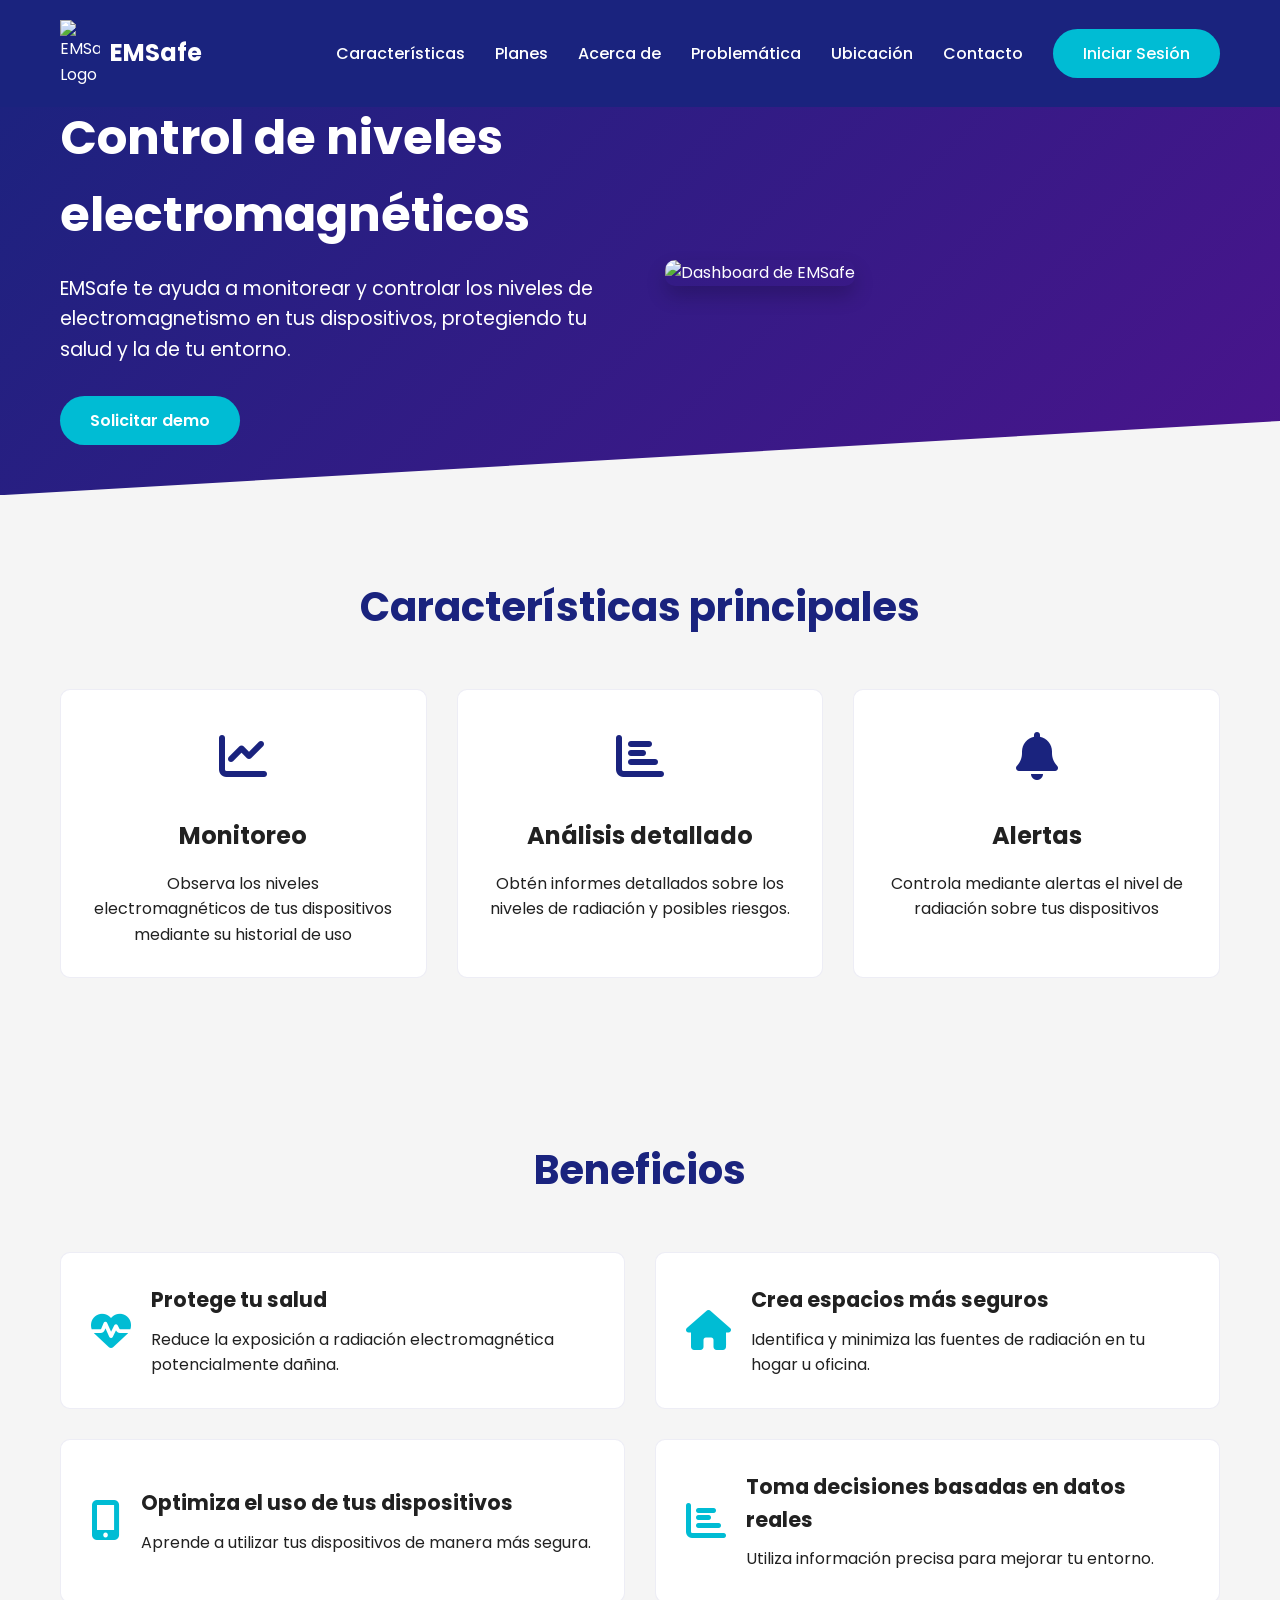
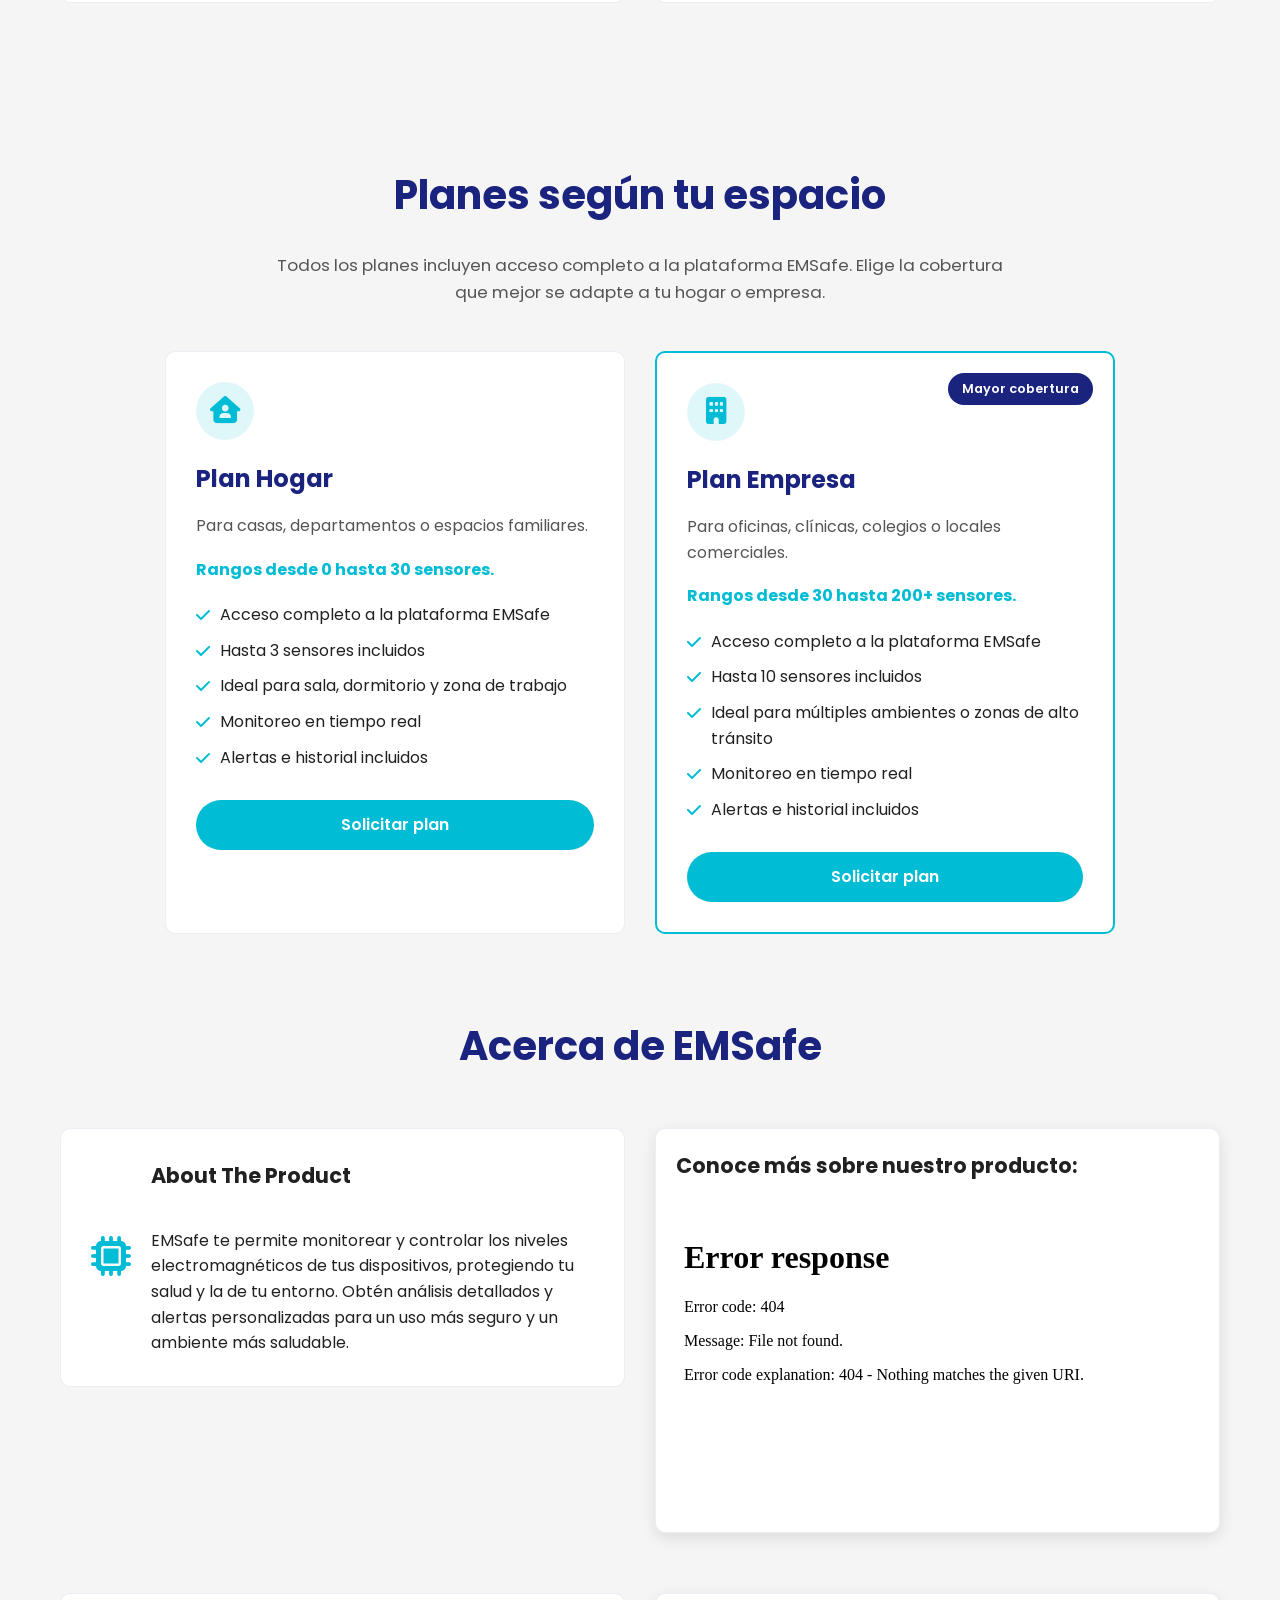
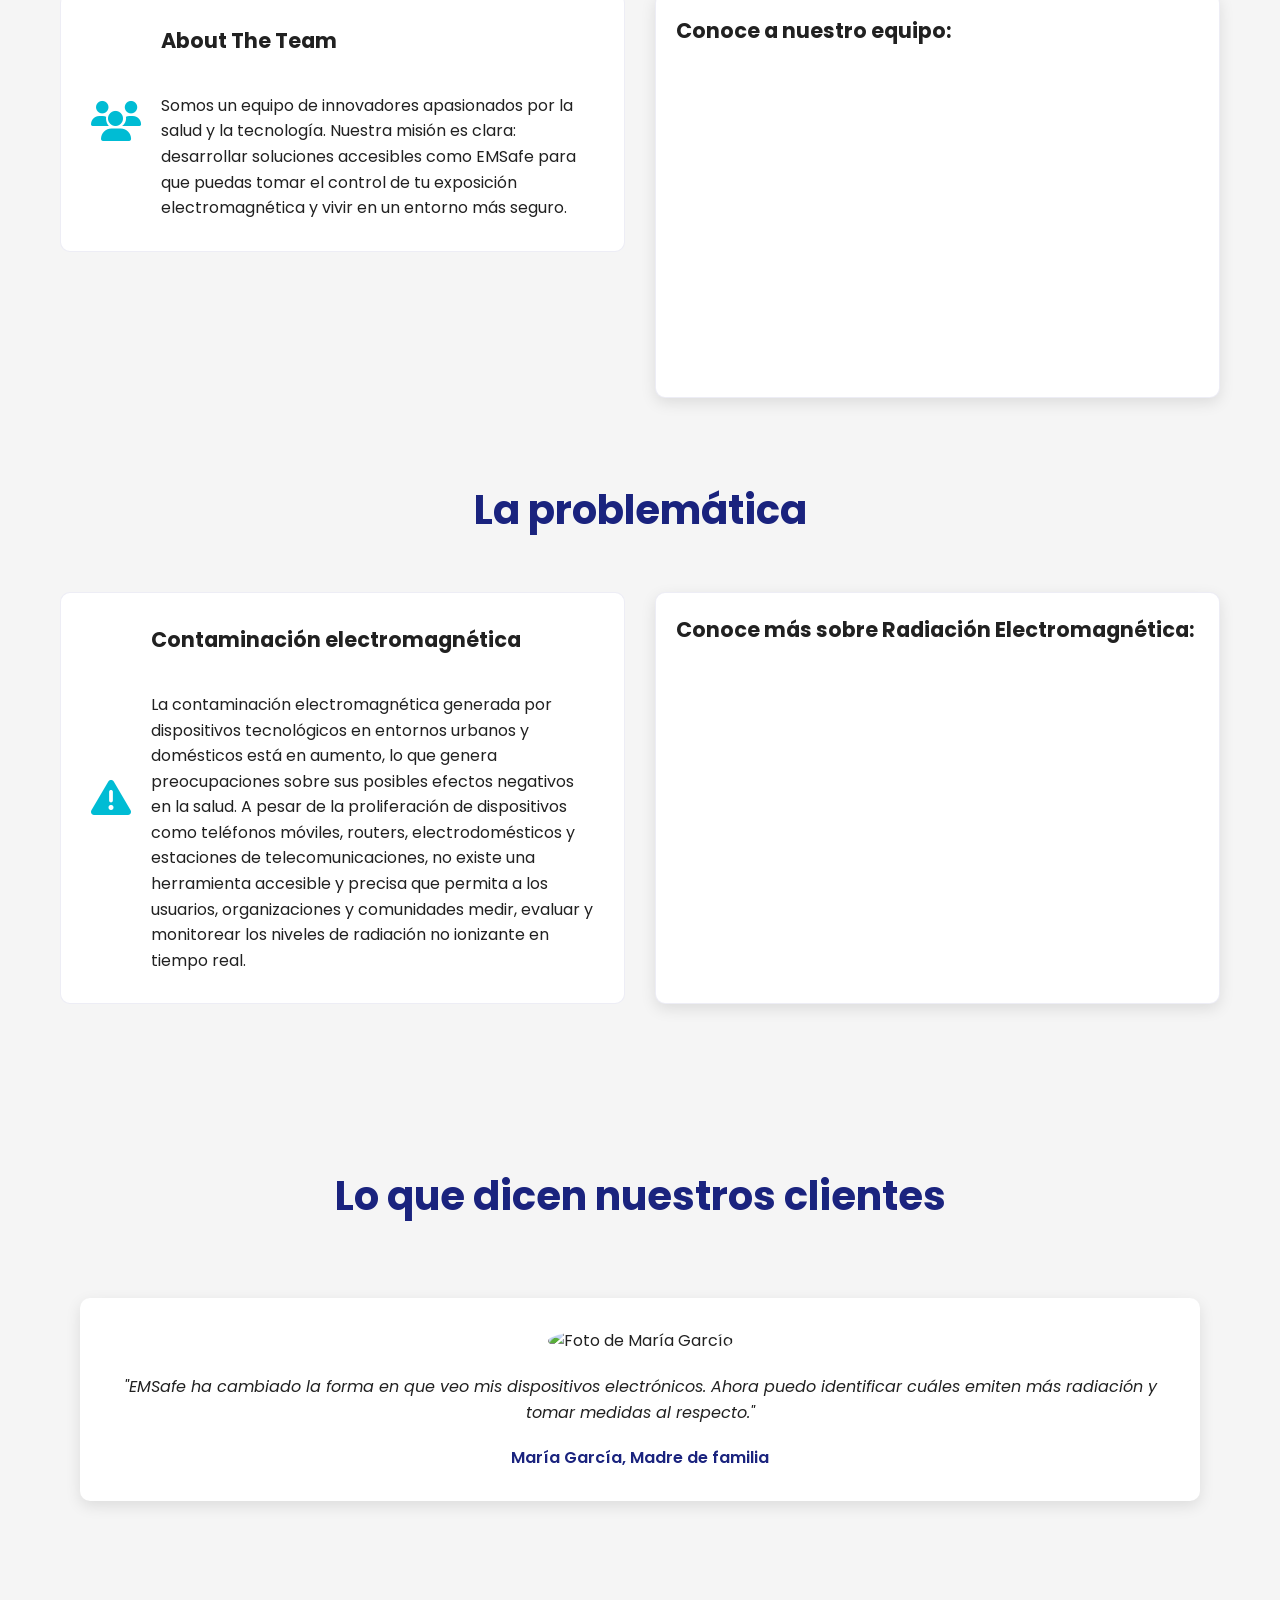
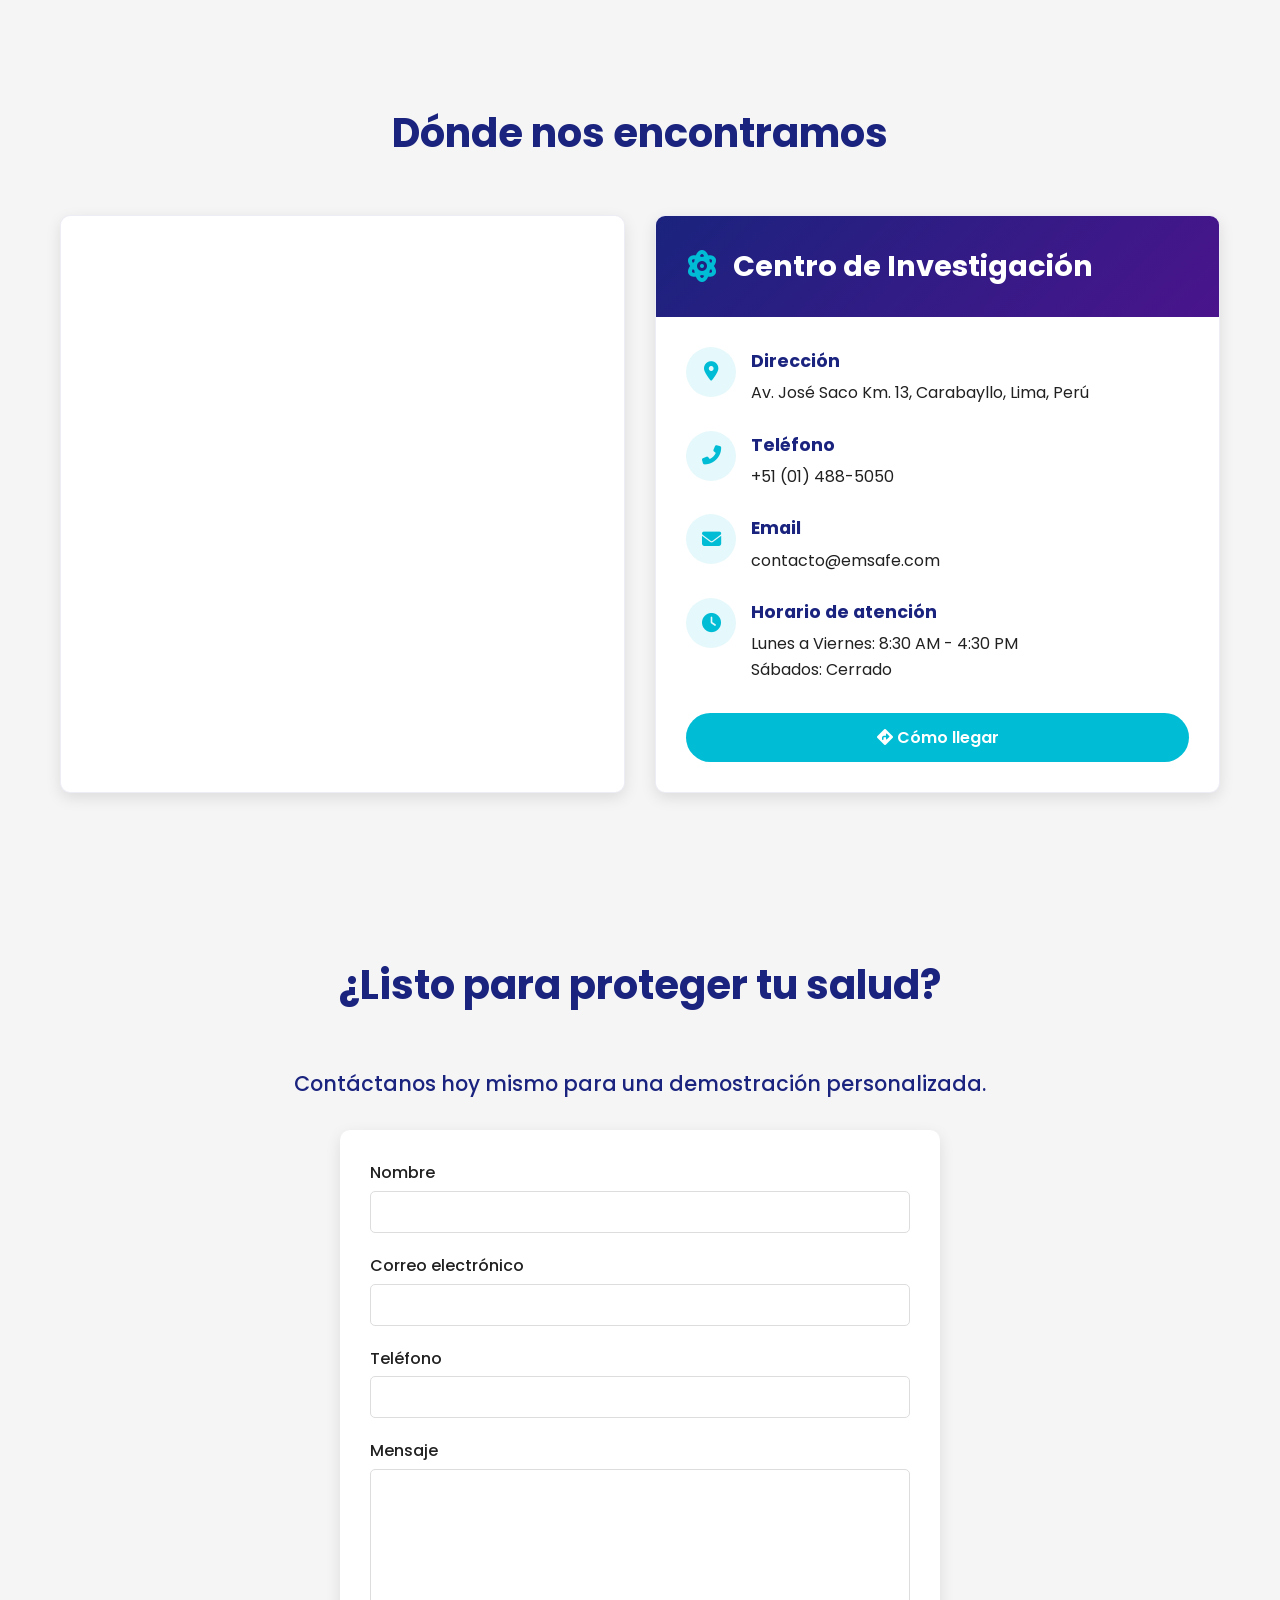
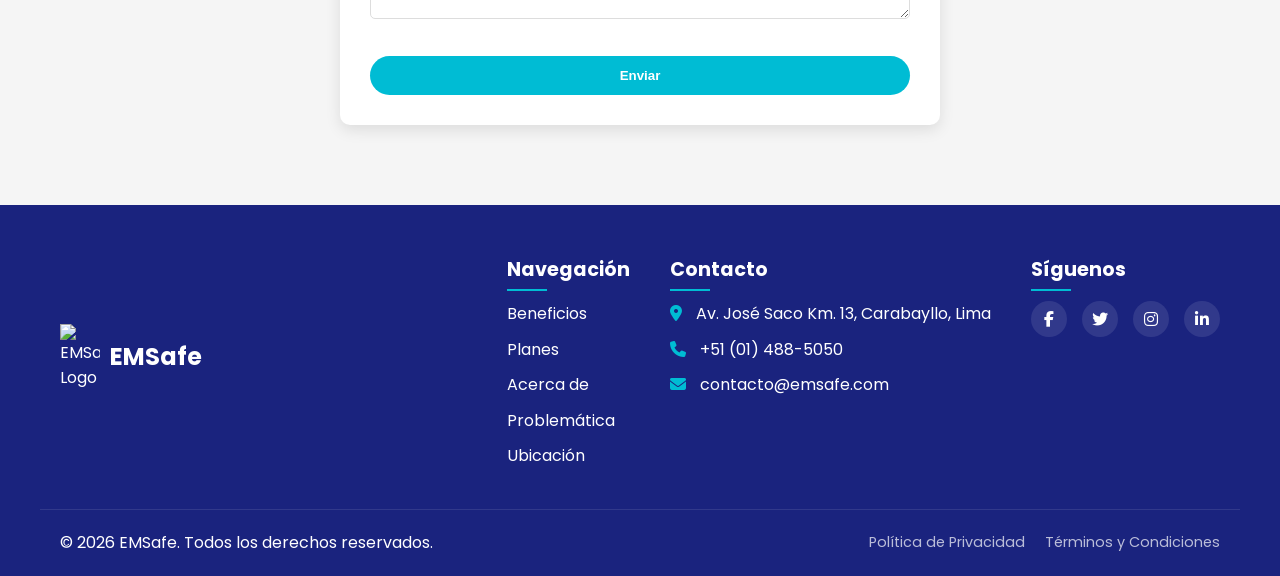
==== commit 5d95abdb: "feat(landing): actualizar el video About-The-Team" ====
--- a/index.html
+++ b/index.html
@@ -208,7 +208,7 @@
                                 <br>
                             </div>
                             <div class="video-wrapper">
-                                <iframe src="video/about_the_team_iot.mp4" title="Video sobre EMSafe Team" allow="accelerometer; autoplay; clipboard-write; encrypted-media; gyroscope; picture-in-picture" allowfullscreen></iframe>
+                                <iframe src="https://www.youtube.com/embed/mdT-O5GrjyE" title="Video sobre EMSafe Team" allow="accelerometer; autoplay; clipboard-write; encrypted-media; gyroscope; picture-in-picture" allowfullscreen></iframe>
                             </div>
                         </div>
                     </div>
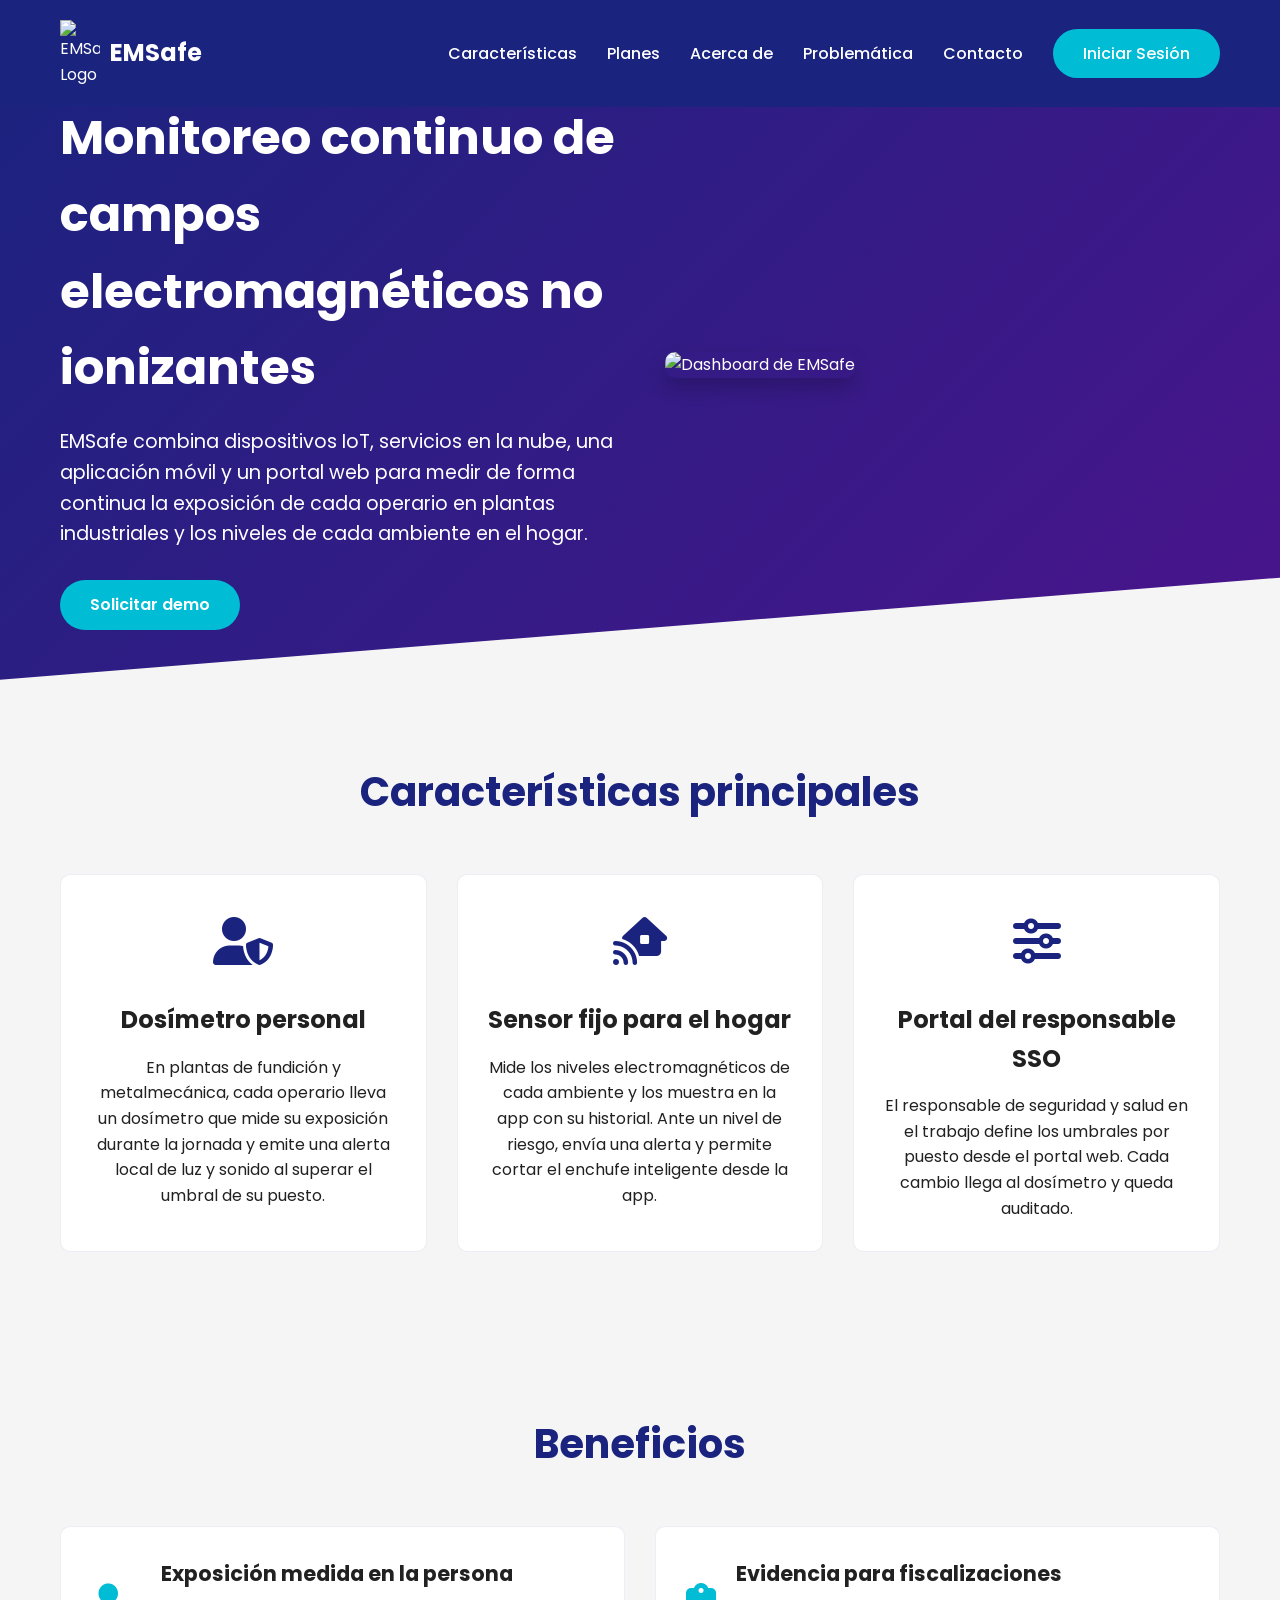
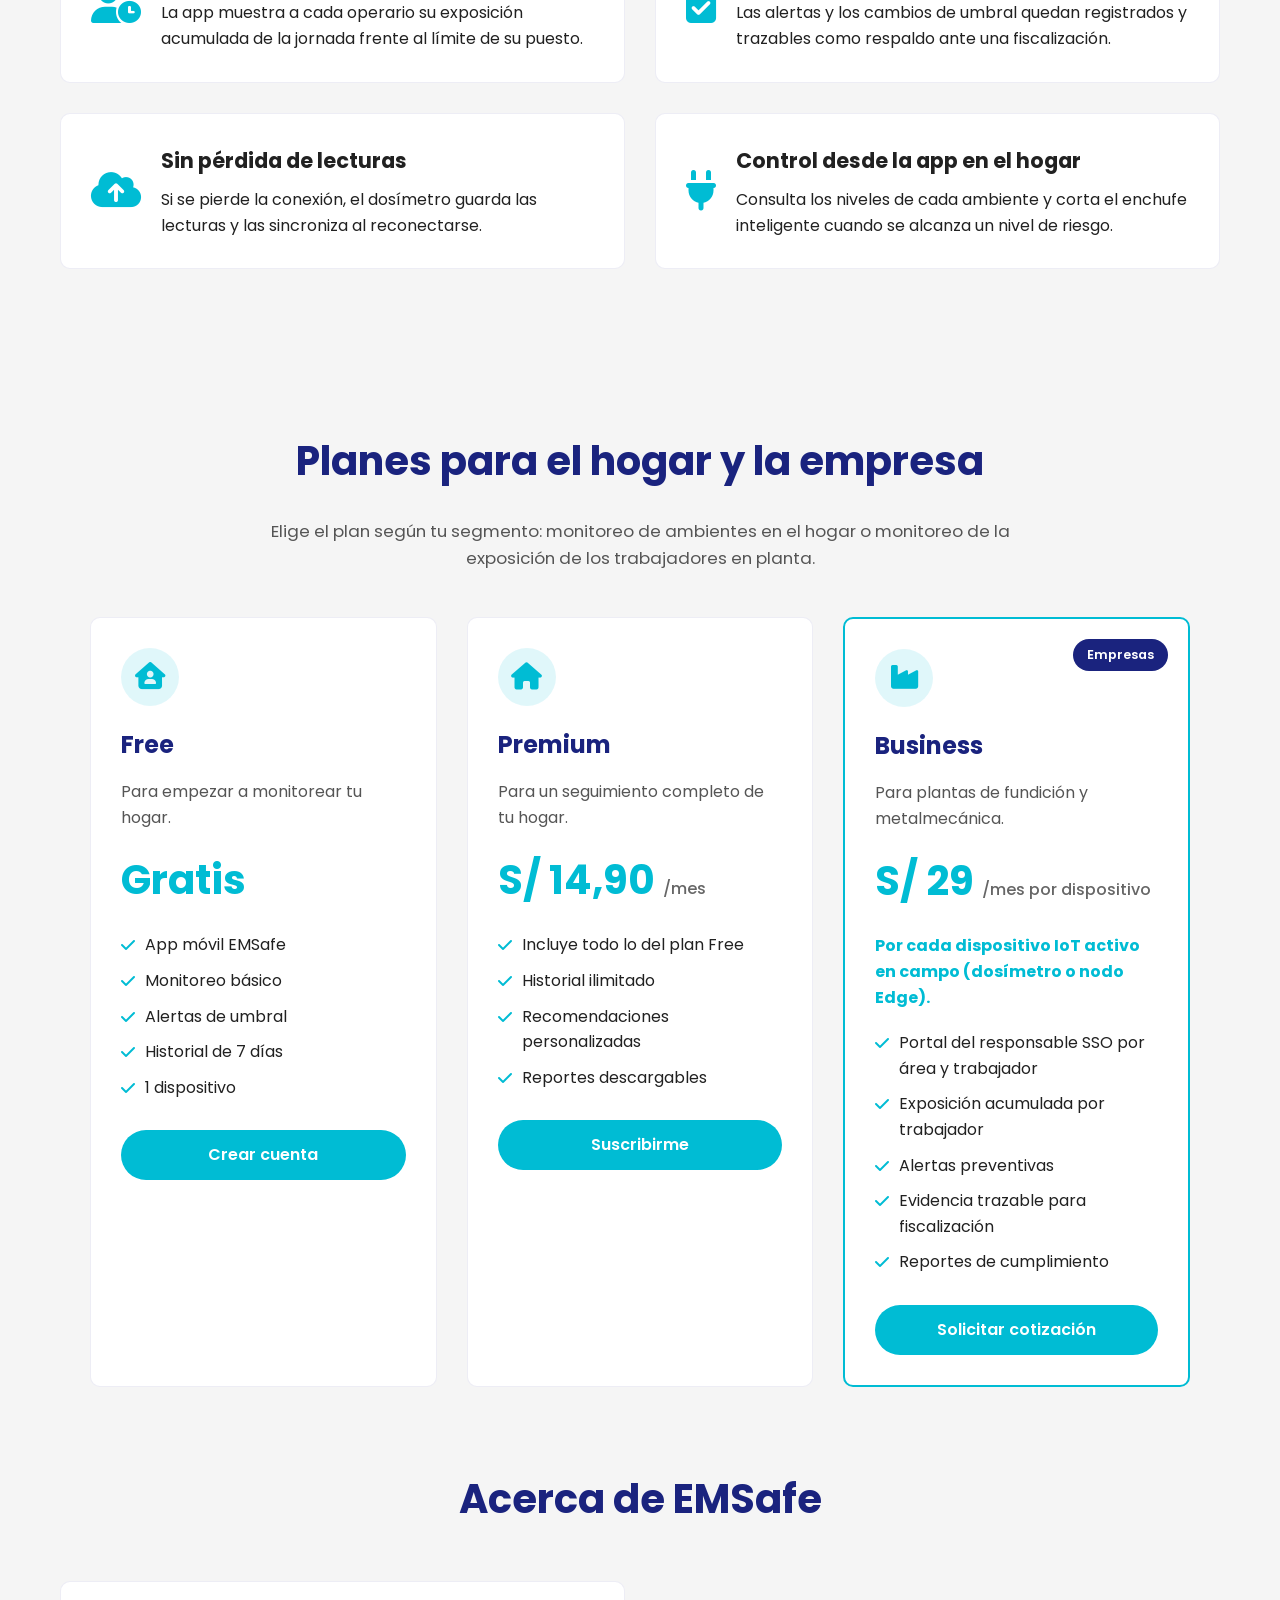
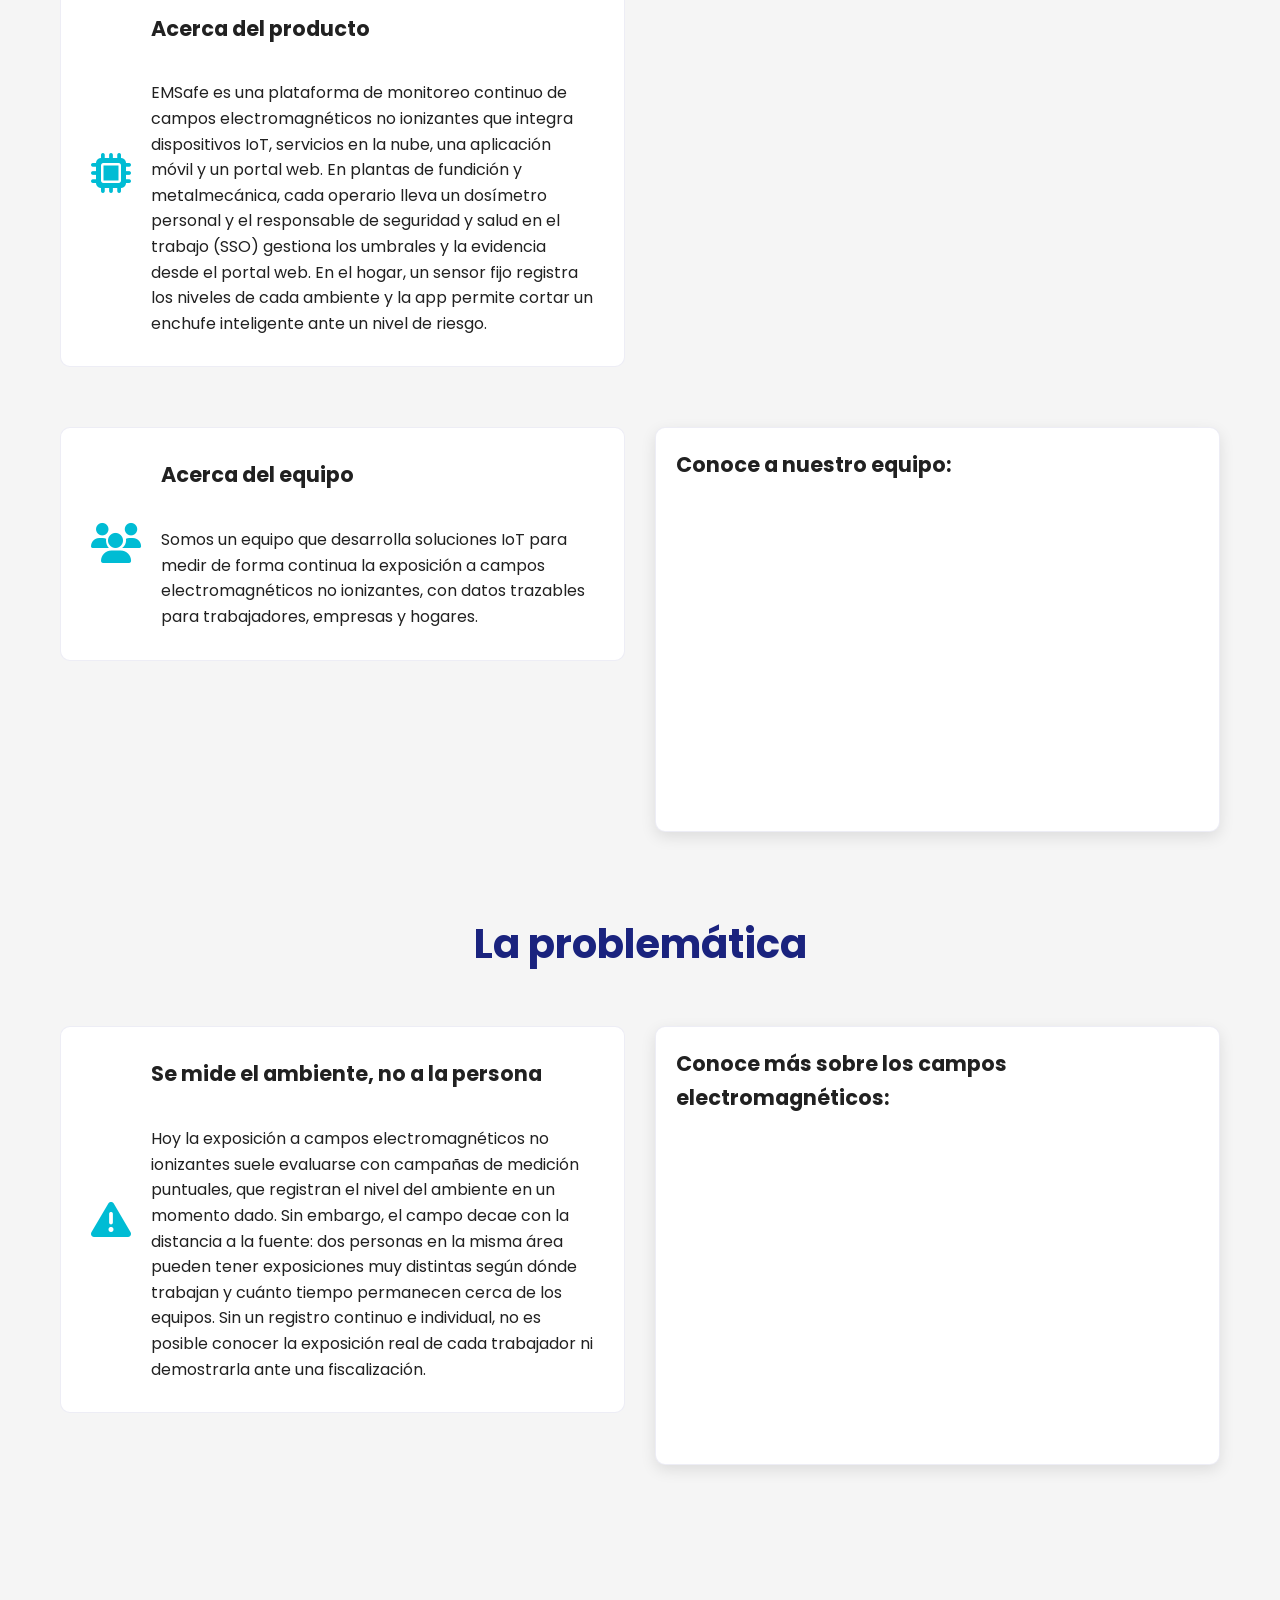
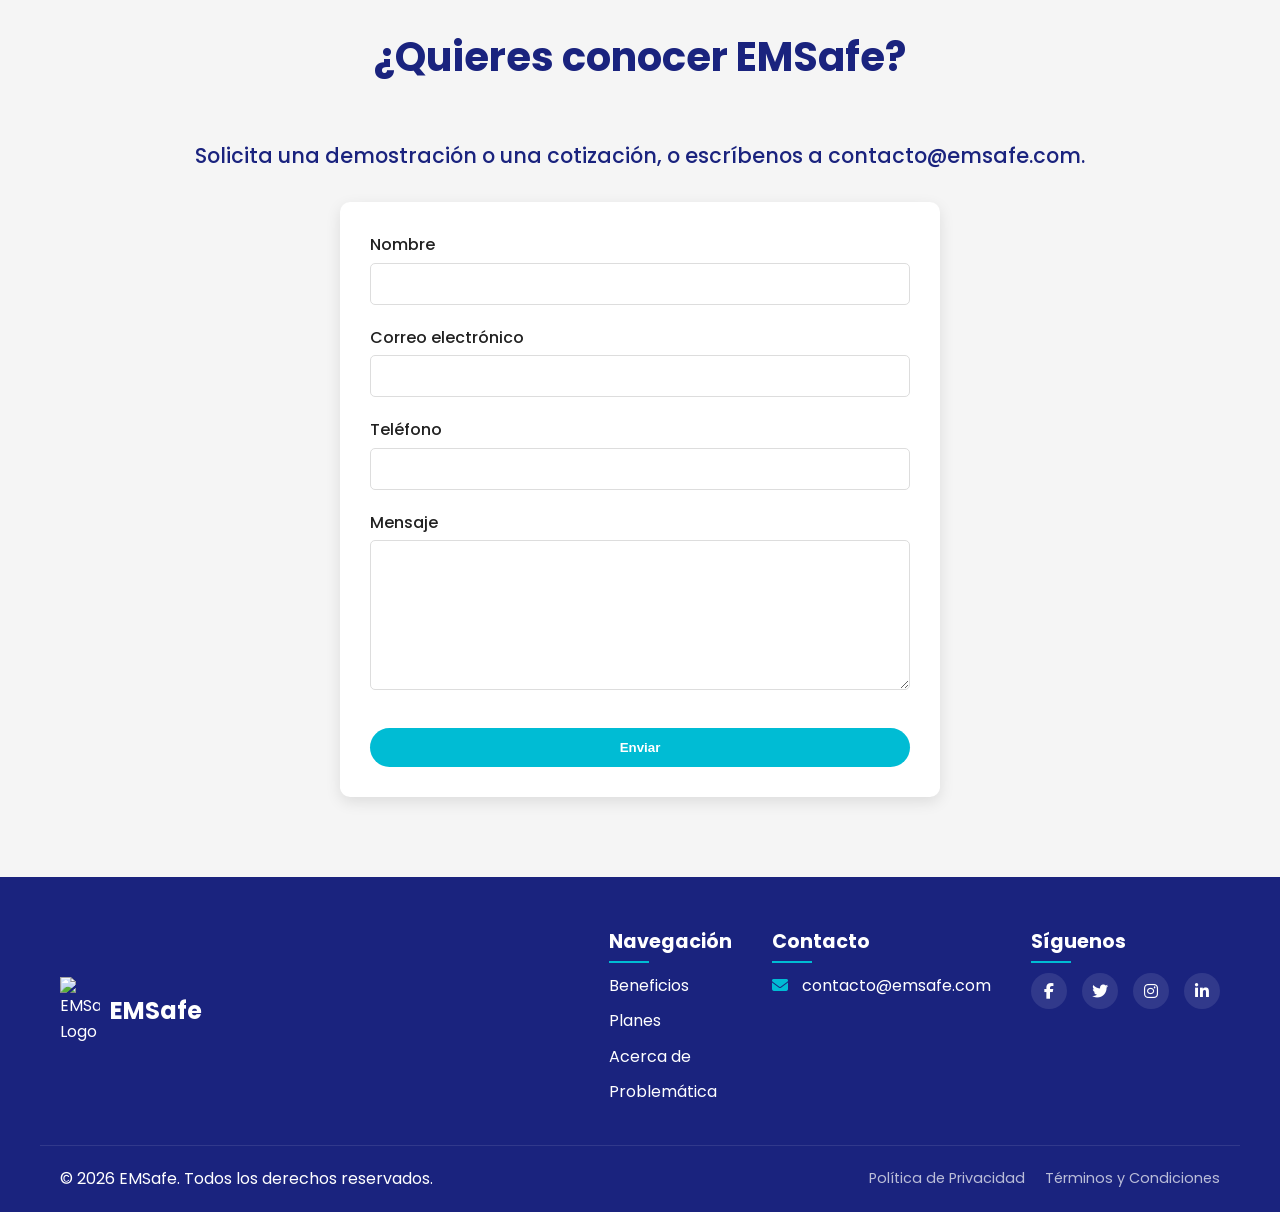
==== commit baf7423a: "feat(landing): alinear el contenido con el producto actual - Hero, características, beneficios y ace" ====
--- a/index.html
+++ b/index.html
@@ -25,7 +25,6 @@
                 <li><a href="#plans">Planes</a></li>
                 <li><a href="#about">Acerca de</a></li>
                 <li><a href="#problem">Problemática</a></li>
-                <li><a href="#location">Ubicación</a></li>
                 <li><a href="#contact">Contacto</a></li>
                 <li><a href="https://emsafe.duckdns.org/login" class="cta-button">Iniciar Sesión</a></li>
             </ul>
@@ -36,8 +35,8 @@
         <section id="hero">
             <div class="container hero-content">
                 <div class="hero-text">
-                    <h1>Control de niveles electromagnéticos</h1>
-                    <p>EMSafe te ayuda a monitorear y controlar los niveles de electromagnetismo en tus dispositivos, protegiendo tu salud y la de tu entorno.</p>
+                    <h1>Monitoreo continuo de campos electromagnéticos no ionizantes</h1>
+                    <p>EMSafe combina dispositivos IoT, servicios en la nube, una aplicación móvil y un portal web para medir de forma continua la exposición de cada operario en plantas industriales y los niveles de cada ambiente en el hogar.</p>
                     <a href="#contact" class="cta-button">Solicitar demo</a>
                 </div>
                 <div class="hero-image">
@@ -52,24 +51,24 @@
                 <div class="features-grid">
                     <div class="feature-card">
                         <div class="feature-icon">
-                            <i class="fas fa-chart-line"></i>
-                        </div>
-                        <h3>Monitoreo</h3>
-                        <p>Observa los niveles electromagnéticos de tus dispositivos mediante su historial de uso</p>
+                            <i class="fas fa-user-shield"></i>
+                        </div>
+                        <h3>Dosímetro personal</h3>
+                        <p>En plantas de fundición y metalmecánica, cada operario lleva un dosímetro que mide su exposición durante la jornada y emite una alerta local de luz y sonido al superar el umbral de su puesto.</p>
                     </div>
                     <div class="feature-card">
                         <div class="feature-icon">
-                            <i class="fas fa-chart-bar"></i>
-                        </div>
-                        <h3>Análisis detallado</h3>
-                        <p>Obtén informes detallados sobre los niveles de radiación y posibles riesgos.</p>
+                            <i class="fas fa-house-signal"></i>
+                        </div>
+                        <h3>Sensor fijo para el hogar</h3>
+                        <p>Mide los niveles electromagnéticos de cada ambiente y los muestra en la app con su historial. Ante un nivel de riesgo, envía una alerta y permite cortar el enchufe inteligente desde la app.</p>
                     </div>
                     <div class="feature-card">
                         <div class="feature-icon">
-                            <i class="fas fa-bell"></i>
-                        </div>
-                        <h3>Alertas</h3>
-                        <p>Controla mediante alertas el nivel de radiación sobre tus dispositivos</p>
+                            <i class="fas fa-sliders-h"></i>
+                        </div>
+                        <h3>Portal del responsable SSO</h3>
+                        <p>El responsable de seguridad y salud en el trabajo define los umbrales por puesto desde el portal web. Cada cambio llega al dosímetro y queda auditado.</p>
                     </div>
                 </div>
             </div>
@@ -81,38 +80,38 @@
                 <div class="benefits-grid">
                     <div class="benefit-item">
                         <div class="benefit-icon">
-                            <i class="fas fa-heartbeat"></i>
-                        </div>
-                        <div class="benefit-text">
-                            <h3>Protege tu salud</h3>
-                            <p>Reduce la exposición a radiación electromagnética potencialmente dañina.</p>
+                            <i class="fas fa-user-clock"></i>
+                        </div>
+                        <div class="benefit-text">
+                            <h3>Exposición medida en la persona</h3>
+                            <p>La app muestra a cada operario su exposición acumulada de la jornada frente al límite de su puesto.</p>
                         </div>
                     </div>
                     <div class="benefit-item">
                         <div class="benefit-icon">
-                            <i class="fas fa-home"></i>
-                        </div>
-                        <div class="benefit-text">
-                            <h3>Crea espacios más seguros</h3>
-                            <p>Identifica y minimiza las fuentes de radiación en tu hogar u oficina.</p>
+                            <i class="fas fa-clipboard-check"></i>
+                        </div>
+                        <div class="benefit-text">
+                            <h3>Evidencia para fiscalizaciones</h3>
+                            <p>Las alertas y los cambios de umbral quedan registrados y trazables como respaldo ante una fiscalización.</p>
                         </div>
                     </div>
                     <div class="benefit-item">
                         <div class="benefit-icon">
-                            <i class="fas fa-mobile-alt"></i>
-                        </div>
-                        <div class="benefit-text">
-                            <h3>Optimiza el uso de tus dispositivos</h3>
-                            <p>Aprende a utilizar tus dispositivos de manera más segura.</p>
+                            <i class="fas fa-cloud-upload-alt"></i>
+                        </div>
+                        <div class="benefit-text">
+                            <h3>Sin pérdida de lecturas</h3>
+                            <p>Si se pierde la conexión, el dosímetro guarda las lecturas y las sincroniza al reconectarse.</p>
                         </div>
                     </div>
                     <div class="benefit-item">
                         <div class="benefit-icon">
-                            <i class="fas fa-chart-bar"></i>
-                        </div>
-                        <div class="benefit-text">
-                            <h3>Toma decisiones basadas en datos reales</h3>
-                            <p>Utiliza información precisa para mejorar tu entorno.</p>
+                            <i class="fas fa-plug"></i>
+                        </div>
+                        <div class="benefit-text">
+                            <h3>Control desde la app en el hogar</h3>
+                            <p>Consulta los niveles de cada ambiente y corta el enchufe inteligente cuando se alcanza un nivel de riesgo.</p>
                         </div>
                     </div>
                 </div>
@@ -121,41 +120,57 @@
 
         <section id="plans">
             <div class="container">
-                <h2 class="section-title">Planes según tu espacio</h2>
-                <p class="section-description">Todos los planes incluyen acceso completo a la plataforma EMSafe. Elige la cobertura que mejor se adapte a tu hogar o empresa.</p>
+                <h2 class="section-title">Planes para el hogar y la empresa</h2>
+                <p class="section-description">Elige el plan según tu segmento: monitoreo de ambientes en el hogar o monitoreo de la exposición de los trabajadores en planta.</p>
                 <div class="subscription-grid">
                     <div class="subscription-card">
                         <div class="subscription-icon">
                             <i class="fas fa-house-user"></i>
                         </div>
-                        <h3>Plan Hogar</h3>
-                        <p class="subscription-audience">Para casas, departamentos o espacios familiares.</p>
-                        <p class="subscription-coverage">Rangos desde 0 hasta 30 sensores.</p>
+                        <h3>Free</h3>
+                        <p class="subscription-audience">Para empezar a monitorear tu hogar.</p>
+                        <p class="subscription-price">Gratis</p>
                         <ul class="subscription-features">
-                            <li><i class="fas fa-check"></i> Acceso completo a la plataforma EMSafe</li>
-                            <li><i class="fas fa-check"></i> Hasta 3 sensores incluidos</li>
-                            <li><i class="fas fa-check"></i> Ideal para sala, dormitorio y zona de trabajo</li>
-                            <li><i class="fas fa-check"></i> Monitoreo en tiempo real</li>
-                            <li><i class="fas fa-check"></i> Alertas e historial incluidos</li>
-                        </ul>
-                        <a href="checkout.html?type=home" class="cta-button">Solicitar plan</a>
+                            <li><i class="fas fa-check"></i> App móvil EMSafe</li>
+                            <li><i class="fas fa-check"></i> Monitoreo básico</li>
+                            <li><i class="fas fa-check"></i> Alertas de umbral</li>
+                            <li><i class="fas fa-check"></i> Historial de 7 días</li>
+                            <li><i class="fas fa-check"></i> 1 dispositivo</li>
+                        </ul>
+                        <a href="https://emsafe.duckdns.org/login" class="cta-button">Crear cuenta</a>
+                    </div>
+                    <div class="subscription-card">
+                        <div class="subscription-icon">
+                            <i class="fas fa-home"></i>
+                        </div>
+                        <h3>Premium</h3>
+                        <p class="subscription-audience">Para un seguimiento completo de tu hogar.</p>
+                        <p class="subscription-price">S/ 14,90 <span>/mes</span></p>
+                        <ul class="subscription-features">
+                            <li><i class="fas fa-check"></i> Incluye todo lo del plan Free</li>
+                            <li><i class="fas fa-check"></i> Historial ilimitado</li>
+                            <li><i class="fas fa-check"></i> Recomendaciones personalizadas</li>
+                            <li><i class="fas fa-check"></i> Reportes descargables</li>
+                        </ul>
+                        <a href="checkout.html?type=premium" class="cta-button">Suscribirme</a>
                     </div>
                     <div class="subscription-card featured-plan">
-                        <div class="plan-badge">Mayor cobertura</div>
+                        <div class="plan-badge">Empresas</div>
                         <div class="subscription-icon">
-                            <i class="fas fa-building"></i>
-                        </div>
-                        <h3>Plan Empresa</h3>
-                        <p class="subscription-audience">Para oficinas, clínicas, colegios o locales comerciales.</p>
-                        <p class="subscription-coverage">Rangos desde 30 hasta 200+ sensores.</p>
+                            <i class="fas fa-industry"></i>
+                        </div>
+                        <h3>Business</h3>
+                        <p class="subscription-audience">Para plantas de fundición y metalmecánica.</p>
+                        <p class="subscription-price">S/ 29 <span>/mes por dispositivo</span></p>
+                        <p class="subscription-coverage">Por cada dispositivo IoT activo en campo (dosímetro o nodo Edge).</p>
                         <ul class="subscription-features">
-                            <li><i class="fas fa-check"></i> Acceso completo a la plataforma EMSafe</li>
-                            <li><i class="fas fa-check"></i> Hasta 10 sensores incluidos</li>
-                            <li><i class="fas fa-check"></i> Ideal para múltiples ambientes o zonas de alto tránsito</li>
-                            <li><i class="fas fa-check"></i> Monitoreo en tiempo real</li>
-                            <li><i class="fas fa-check"></i> Alertas e historial incluidos</li>
-                        </ul>
-                        <a href="checkout.html?type=business" class="cta-button">Solicitar plan</a>
+                            <li><i class="fas fa-check"></i> Portal del responsable SSO por área y trabajador</li>
+                            <li><i class="fas fa-check"></i> Exposición acumulada por trabajador</li>
+                            <li><i class="fas fa-check"></i> Alertas preventivas</li>
+                            <li><i class="fas fa-check"></i> Evidencia trazable para fiscalización</li>
+                            <li><i class="fas fa-check"></i> Reportes de cumplimiento</li>
+                        </ul>
+                        <a href="#contact" class="cta-button">Solicitar cotización</a>
                     </div>
                 </div>
             </div>
@@ -172,19 +187,10 @@
                                     <i class="fas fa-microchip"></i>
                                 </div>
                                 <div class="benefit-text">
-                                    <h3>About The Product</h3>
+                                    <h3>Acerca del producto</h3>
                                     <br>
-                                    <p>EMSafe te permite monitorear y controlar los niveles electromagnéticos de tus dispositivos, protegiendo tu salud y la de tu entorno. Obtén análisis detallados y alertas personalizadas para un uso más seguro y un ambiente más saludable.</p>
+                                    <p>EMSafe es una plataforma de monitoreo continuo de campos electromagnéticos no ionizantes que integra dispositivos IoT, servicios en la nube, una aplicación móvil y un portal web. En plantas de fundición y metalmecánica, cada operario lleva un dosímetro personal y el responsable de seguridad y salud en el trabajo (SSO) gestiona los umbrales y la evidencia desde el portal web. En el hogar, un sensor fijo registra los niveles de cada ambiente y la app permite cortar un enchufe inteligente ante un nivel de riesgo.</p>
                                 </div>
-                            </div>
-                        </div>
-                        <div class="about-video-container">
-                            <div class="benefit-text">
-                                <h3>Conoce más sobre nuestro producto:</h3>
-                                <br>
-                            </div>
-                            <div class="video-wrapper">
-                                <iframe src="video/about_the_product.mp4" title="Video sobre EMSafe Product" allow="accelerometer; autoplay; clipboard-write; encrypted-media; gyroscope; picture-in-picture" allowfullscreen></iframe>
                             </div>
                         </div>
                     </div>
@@ -196,9 +202,9 @@
                                     <i class="fas fa-users"></i>
                                 </div>
                                 <div class="benefit-text">
-                                    <h3>About The Team</h3>
+                                    <h3>Acerca del equipo</h3>
                                     <br>
-                                    <p>Somos un equipo de innovadores apasionados por la salud y la tecnología. Nuestra misión es clara: desarrollar soluciones accesibles como EMSafe para que puedas tomar el control de tu exposición electromagnética y vivir en un entorno más seguro.</p>
+                                    <p>Somos un equipo que desarrolla soluciones IoT para medir de forma continua la exposición a campos electromagnéticos no ionizantes, con datos trazables para trabajadores, empresas y hogares.</p>
                                 </div>
                             </div>
                         </div>
@@ -226,122 +232,37 @@
                                 <i class="fas fa-exclamation-triangle"></i>
                             </div>
                             <div class="benefit-text">
-                                <h3>Contaminación electromagnética</h3>
+                                <h3>Se mide el ambiente, no a la persona</h3>
                                 <br>
-                                <p>La contaminación electromagnética generada por dispositivos tecnológicos en entornos urbanos y domésticos está en aumento, lo que genera preocupaciones sobre sus posibles efectos negativos en la salud. A pesar de la proliferación de dispositivos como teléfonos móviles, routers, electrodomésticos y estaciones de telecomunicaciones, no existe una herramienta accesible y precisa que permita a los usuarios, organizaciones y comunidades medir, evaluar y monitorear los niveles de radiación no ionizante en tiempo real.</p>
+                                <p>Hoy la exposición a campos electromagnéticos no ionizantes suele evaluarse con campañas de medición puntuales, que registran el nivel del ambiente en un momento dado. Sin embargo, el campo decae con la distancia a la fuente: dos personas en la misma área pueden tener exposiciones muy distintas según dónde trabajan y cuánto tiempo permanecen cerca de los equipos. Sin un registro continuo e individual, no es posible conocer la exposición real de cada trabajador ni demostrarla ante una fiscalización.</p>
                             </div>
                         </div>
                     </div>
                     <div class="problem-video-container">
                         <div class="benefit-text">
-                            <h3>Conoce más sobre Radiación Electromagnética:</h3>
+                            <h3>Conoce más sobre los campos electromagnéticos:</h3>
                             <br>
                         </div>
                         <div class="video-wrapper">
-                            <iframe src="https://www.youtube.com/embed/sqfyNnyt4dU" title="Video sobre contaminación electromagnética" allow="accelerometer; autoplay; clipboard-write; encrypted-media; gyroscope; picture-in-picture" allowfullscreen></iframe>
-                        </div>
-                    </div>
-                </div>
-            </div>
-        </section>
-
-        <section id="testimonials">
+                            <iframe src="https://www.youtube.com/embed/sqfyNnyt4dU" title="Video sobre campos electromagnéticos no ionizantes" allow="accelerometer; autoplay; clipboard-write; encrypted-media; gyroscope; picture-in-picture" allowfullscreen></iframe>
+                        </div>
+                    </div>
+                </div>
+            </div>
+        </section>
+
+        <section id="testimonials" hidden>
             <div class="container">
                 <h2 class="section-title">Lo que dicen nuestros clientes</h2>
-                <div class="testimonial-slider">
-                    <div class="testimonial-slide">
-                        <div class="testimonial-content">
-                            <img src="./imgs/testimony1.avif" alt="Foto de María García" class="testimonial-image">
-                            <p class="testimonial-text">"EMSafe ha cambiado la forma en que veo mis dispositivos electrónicos. Ahora puedo identificar cuáles emiten más radiación y tomar medidas al respecto."</p>
-                            <p class="testimonial-author">María García, Madre de familia</p>
-                        </div>
-                    </div>
-                    <div class="testimonial-slide">
-                        <div class="testimonial-content">
-                            <img src="./imgs/testimony2.avif" alt="Foto de Carlos Rodríguez" class="testimonial-image">
-                            <p class="testimonial-text">"La facilidad de uso y la precisión de los datos que proporciona EMSafe nos han permitido crear un entorno de trabajo más saludable para nuestros empleados."</p>
-                            <p class="testimonial-author">Carlos Rodríguez, Gerente de Oficina en TechInnovate</p>
-                        </div>
-                    </div>
-                    <div class="testimonial-slide">
-                        <div class="testimonial-content">
-                            <img src="./imgs/testimony3.avif" alt="Foto de Ana Martínez" class="testimonial-image">
-                            <p class="testimonial-text">"Desde que implementamos EMSafe en nuestra clínica, hemos logrado reducir significativamente los niveles de radiación electromagnética. Es una herramienta indispensable para cualquier establecimiento de salud."</p>
-                            <p class="testimonial-author">Ana Martínez, Directora de Centro Médico Bienestar</p>
-                        </div>
-                    </div>
-                </div>
+                <div class="testimonial-slider"></div>
                 <div class="testimonial-nav"></div>
             </div>
         </section>
 
-        <section id="location">
-            <div class="container">
-                <h2 class="section-title">Dónde nos encontramos</h2>
-                <div class="location-container">
-                    <div class="location-card map-card">
-                        <div class="location-map-wrapper">
-                            <iframe src="https://www.google.com/maps/embed?pb=!1m14!1m8!1m3!1d31210.40868979142!2d-77.058909!3d-12.0915285!3m2!1i1024!2i768!4f13.1!3m3!1m2!1s0x9105c7d5475e4d6f%3A0x3dcf7613f8cd2580!2sInstituto%20Peruano%20de%20Energ%C3%ADa%20Nuclear!5e0!3m2!1ses!2spe!4v1744921972250!5m2!1ses!2spe" title="Mapa de la ubicación del Instituto Peruano de Energía Nuclear" allowfullscreen="" loading="lazy" referrerpolicy="no-referrer-when-downgrade"></iframe>
-                        </div>
-                    </div>
-                    <div class="location-card info-card">
-                        <div class="location-header">
-                            <div class="location-icon">
-                                <i class="fas fa-atom"></i>
-                            </div>
-                            <h3>Centro de Investigación</h3>
-                        </div>
-                        <div class="location-details">
-                            <div class="location-detail-item">
-                                <div class="detail-icon">
-                                    <i class="fas fa-map-marker-alt"></i>
-                                </div>
-                                <div class="detail-text">
-                                    <h4>Dirección</h4>
-                                    <p>Av. José Saco Km. 13, Carabayllo, Lima, Perú</p>
-                                </div>
-                            </div>
-                            <div class="location-detail-item">
-                                <div class="detail-icon">
-                                    <i class="fas fa-phone-alt"></i>
-                                </div>
-                                <div class="detail-text">
-                                    <h4>Teléfono</h4>
-                                    <p>+51 (01) 488-5050</p>
-                                </div>
-                            </div>
-                            <div class="location-detail-item">
-                                <div class="detail-icon">
-                                    <i class="fas fa-envelope"></i>
-                                </div>
-                                <div class="detail-text">
-                                    <h4>Email</h4>
-                                    <p>contacto@emsafe.com</p>
-                                </div>
-                            </div>
-                            <div class="location-detail-item">
-                                <div class="detail-icon">
-                                    <i class="fas fa-clock"></i>
-                                </div>
-                                <div class="detail-text">
-                                    <h4>Horario de atención</h4>
-                                    <p>Lunes a Viernes: 8:30 AM - 4:30 PM</p>
-                                    <p>Sábados: Cerrado</p>
-                                </div>
-                            </div>
-                        </div>
-                        <a href="https://maps.app.goo.gl/8dcV7gfcuKDfoSGw5" class="location-cta cta-button" target="_blank" rel="noopener noreferrer">
-                            <i class="fas fa-directions"></i> Cómo llegar
-                        </a>
-                    </div>
-                </div>
-            </div>
-        </section>
-
         <section id="contact">
             <div class="container">
-                <h2 class="section-title">¿Listo para proteger tu salud?</h2>
-                <h3 class="contact-subtitle">Contáctanos hoy mismo para una demostración personalizada.</h3>
+                <h2 class="section-title">¿Quieres conocer EMSafe?</h2>
+                <h3 class="contact-subtitle">Solicita una demostración o una cotización, o escríbenos a contacto@emsafe.com.</h3>
                 <form class="contact-form">
                     <div class="form-group">
                         <label for="name">Nombre</label>
@@ -379,14 +300,11 @@
                             <li><a href="#plans">Planes</a></li>
                             <li><a href="#about">Acerca de</a></li>
                             <li><a href="#problem">Problemática</a></li>
-                            <li><a href="#location">Ubicación</a></li>
                         </ul>
                     </div>
                     <div class="footer-column">
                         <h4>Contacto</h4>
                         <ul>
-                            <li><i class="fas fa-map-marker-alt"></i> Av. José Saco Km. 13, Carabayllo, Lima</li>
-                            <li><i class="fas fa-phone"></i> +51 (01) 488-5050</li>
                             <li><i class="fas fa-envelope"></i> contacto@emsafe.com</li>
                         </ul>
                     </div>
--- a/css/style.css
+++ b/css/style.css
@@ -370,9 +370,9 @@
 
 .subscription-grid {
     display: grid;
-    grid-template-columns: repeat(2, minmax(0, 1fr));
+    grid-template-columns: repeat(3, minmax(0, 1fr));
     gap: 30px;
-    max-width: 950px;
+    max-width: 1100px;
     margin: 0 auto;
 }
 
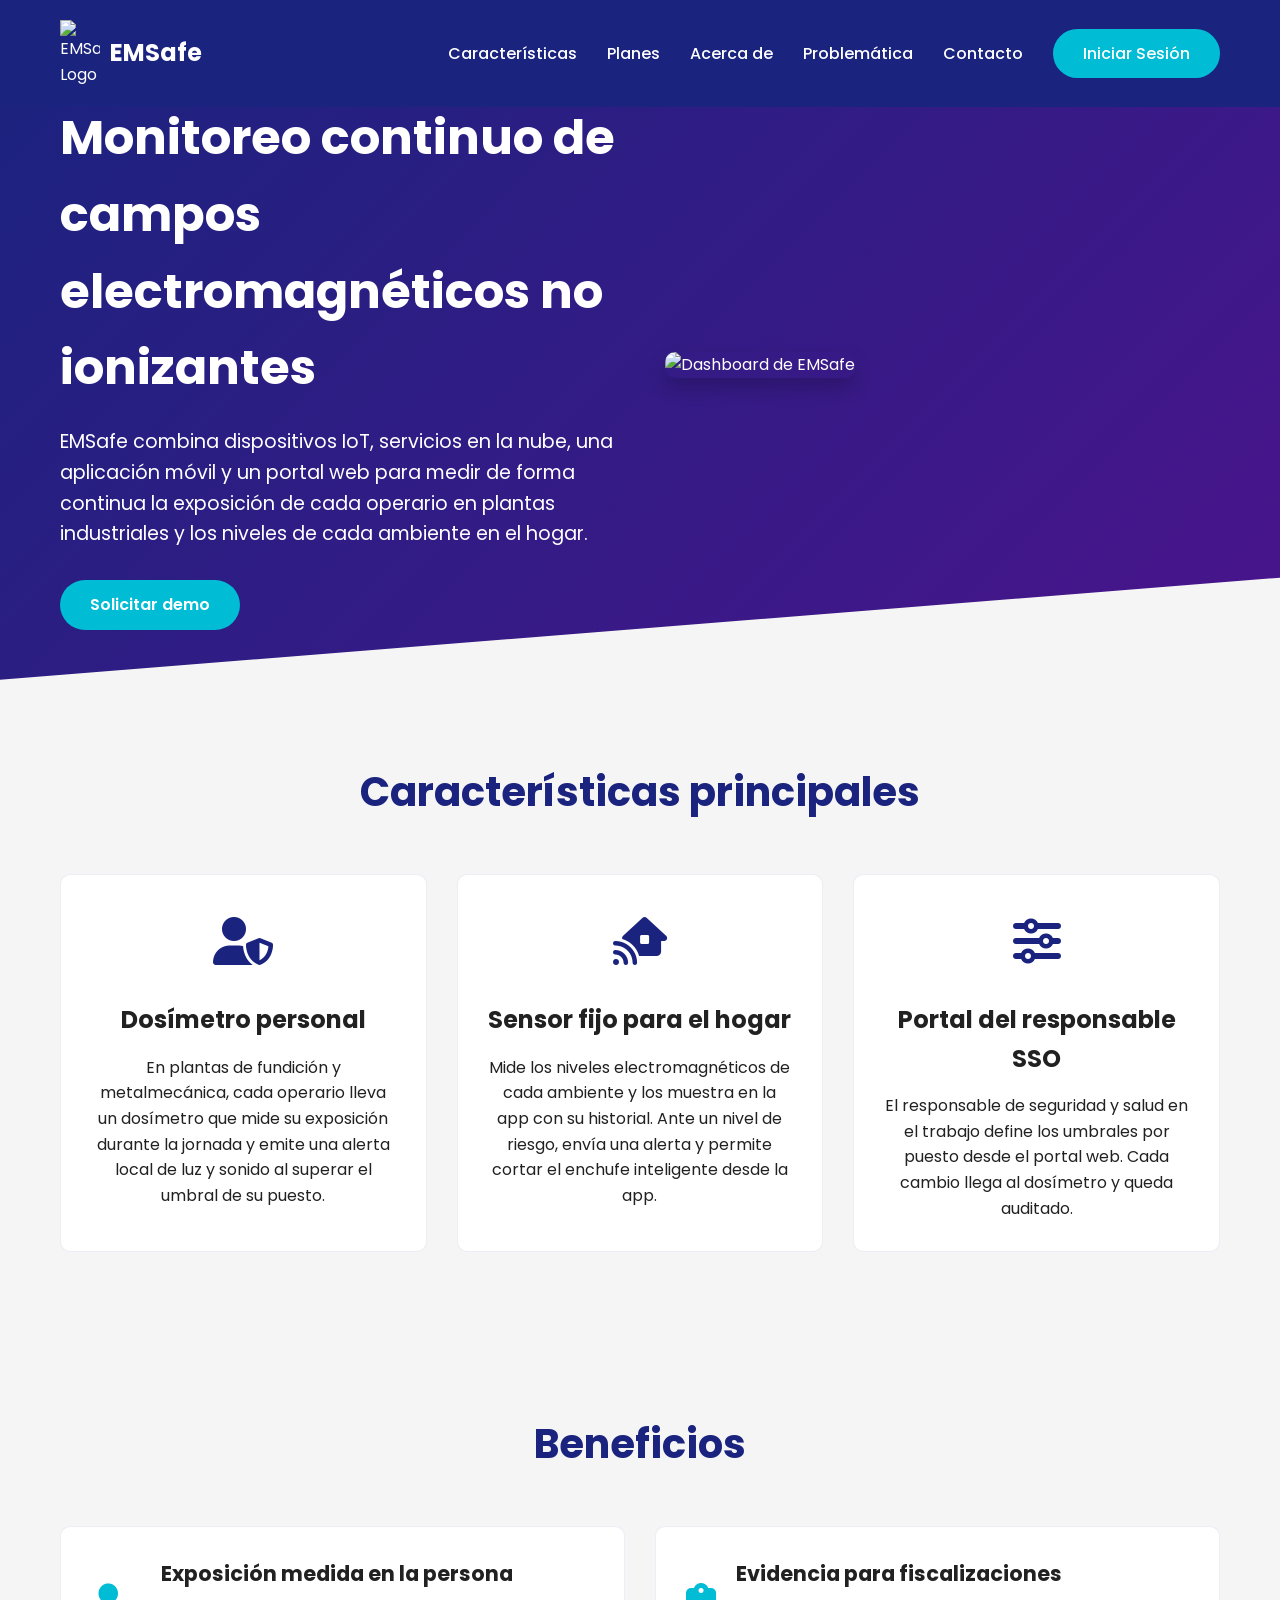
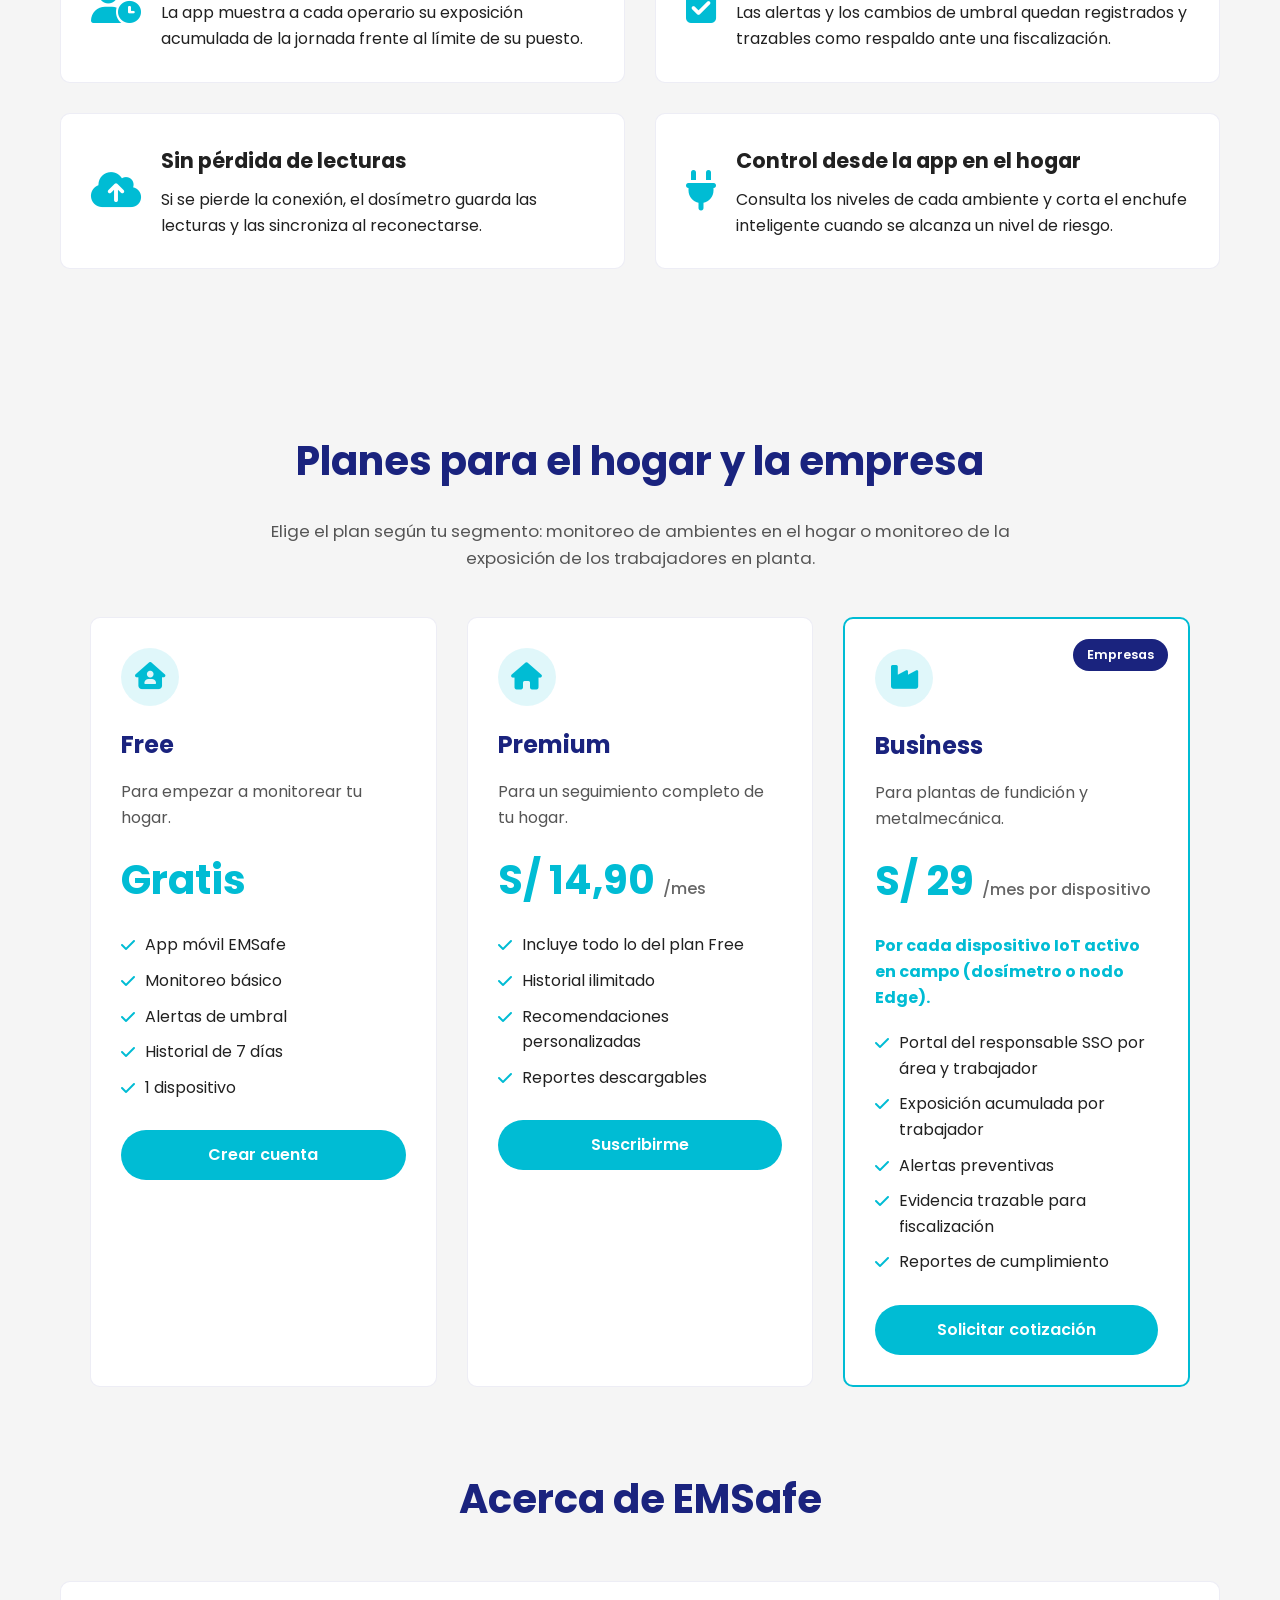
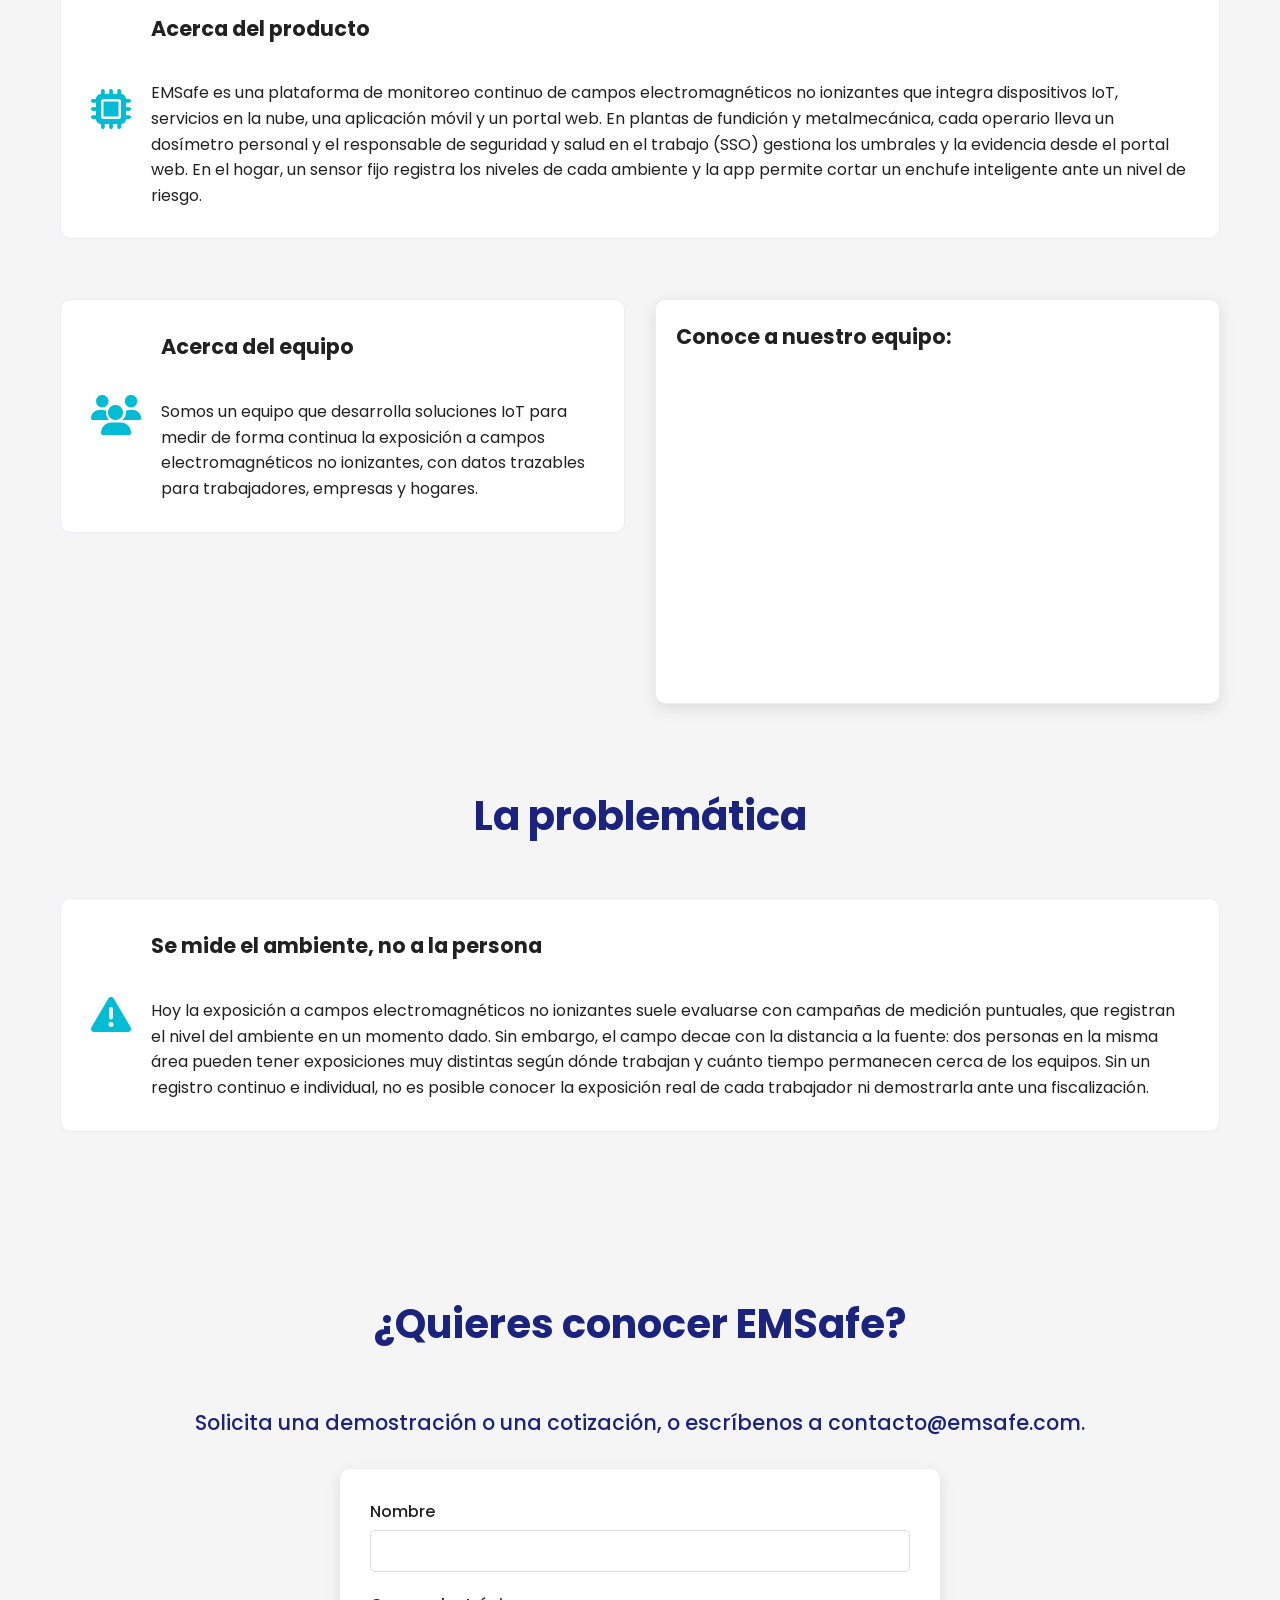
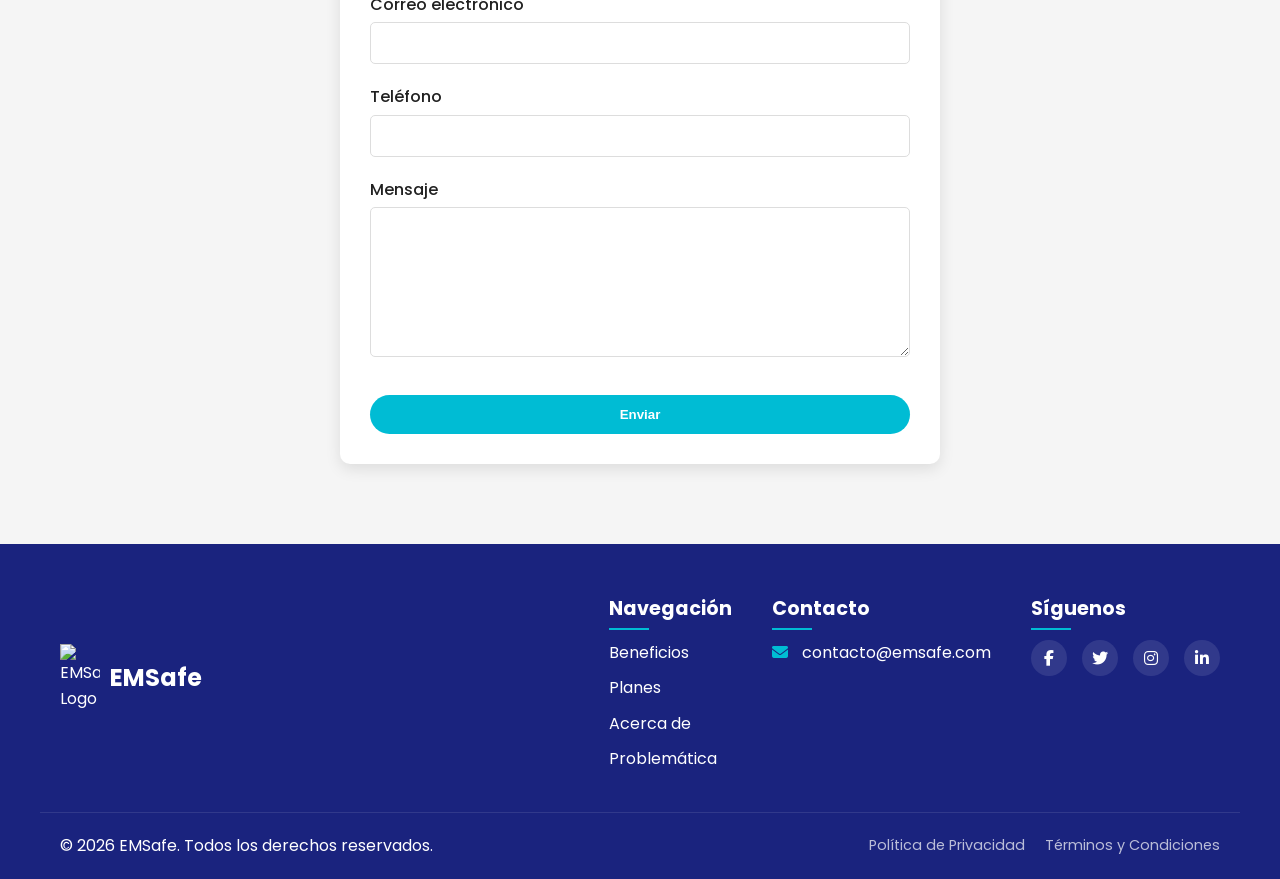
==== commit ced133db: "fix(landing): ajustar el diseño de planes, checkout y secciones sin video - Planes: en tablet (992 p" ====
--- a/index.html
+++ b/index.html
@@ -26,7 +26,7 @@
                 <li><a href="#about">Acerca de</a></li>
                 <li><a href="#problem">Problemática</a></li>
                 <li><a href="#contact">Contacto</a></li>
-                <li><a href="https://emsafe.duckdns.org/login" class="cta-button">Iniciar Sesión</a></li>
+                <li><a href="https://jolly-coast-0c1ffd00f.8.azurestaticapps.net/" class="cta-button">Iniciar Sesión</a></li>
             </ul>
         </nav>
     </header>
@@ -137,7 +137,7 @@
                             <li><i class="fas fa-check"></i> Historial de 7 días</li>
                             <li><i class="fas fa-check"></i> 1 dispositivo</li>
                         </ul>
-                        <a href="https://emsafe.duckdns.org/login" class="cta-button">Crear cuenta</a>
+                        <a href="https://jolly-coast-0c1ffd00f.8.azurestaticapps.net/" class="cta-button">Crear cuenta</a>
                     </div>
                     <div class="subscription-card">
                         <div class="subscription-icon">
@@ -238,15 +238,6 @@
                             </div>
                         </div>
                     </div>
-                    <div class="problem-video-container">
-                        <div class="benefit-text">
-                            <h3>Conoce más sobre los campos electromagnéticos:</h3>
-                            <br>
-                        </div>
-                        <div class="video-wrapper">
-                            <iframe src="https://www.youtube.com/embed/sqfyNnyt4dU" title="Video sobre campos electromagnéticos no ionizantes" allow="accelerometer; autoplay; clipboard-write; encrypted-media; gyroscope; picture-in-picture" allowfullscreen></iframe>
-                        </div>
-                    </div>
                 </div>
             </div>
         </section>
--- a/css/style.css
+++ b/css/style.css
@@ -507,6 +507,12 @@
     grid-template-columns: 1fr 1fr;
     gap: 30px;
     margin-top: 20px;
+}
+
+/* Sin video, el texto ocupa todo el ancho. Vuelve a 2 columnas solo al
+   agregar el bloque de video, sin tocar el HTML. */
+.problem-content:not(:has(.problem-video-container)) {
+    grid-template-columns: 1fr;
 }
 
 .problem-card {
@@ -1175,6 +1181,12 @@
     .problem-content {
         grid-template-columns: 1fr;
     }
+
+    /* En tablet las 3 columnas parten el precio: se apilan centradas */
+    .subscription-grid {
+        grid-template-columns: 1fr;
+        max-width: 560px;
+    }
 }
 
 @media (max-width: 768px) {
@@ -1428,6 +1440,10 @@
     grid-template-columns: 1fr 1fr;
     gap: 30px;
     align-items: start;
+}
+
+.about-section:not(:has(.about-video-container)) {
+    grid-template-columns: 1fr;
 }
 
 .about-text-content {
@@ -1714,7 +1730,8 @@
 
 .range-grid {
     display: grid;
-    grid-template-columns: repeat(3, minmax(0, 1fr));
+    grid-template-columns: minmax(0, 420px);
+    justify-content: center;
     gap: 18px;
 }
 
@@ -2040,10 +2057,6 @@
         overflow-x: auto;
         padding-bottom: 4px;
     }
-
-    .range-grid {
-        grid-template-columns: 1fr;
-    }
 }
 
 @media (max-width: 768px) {
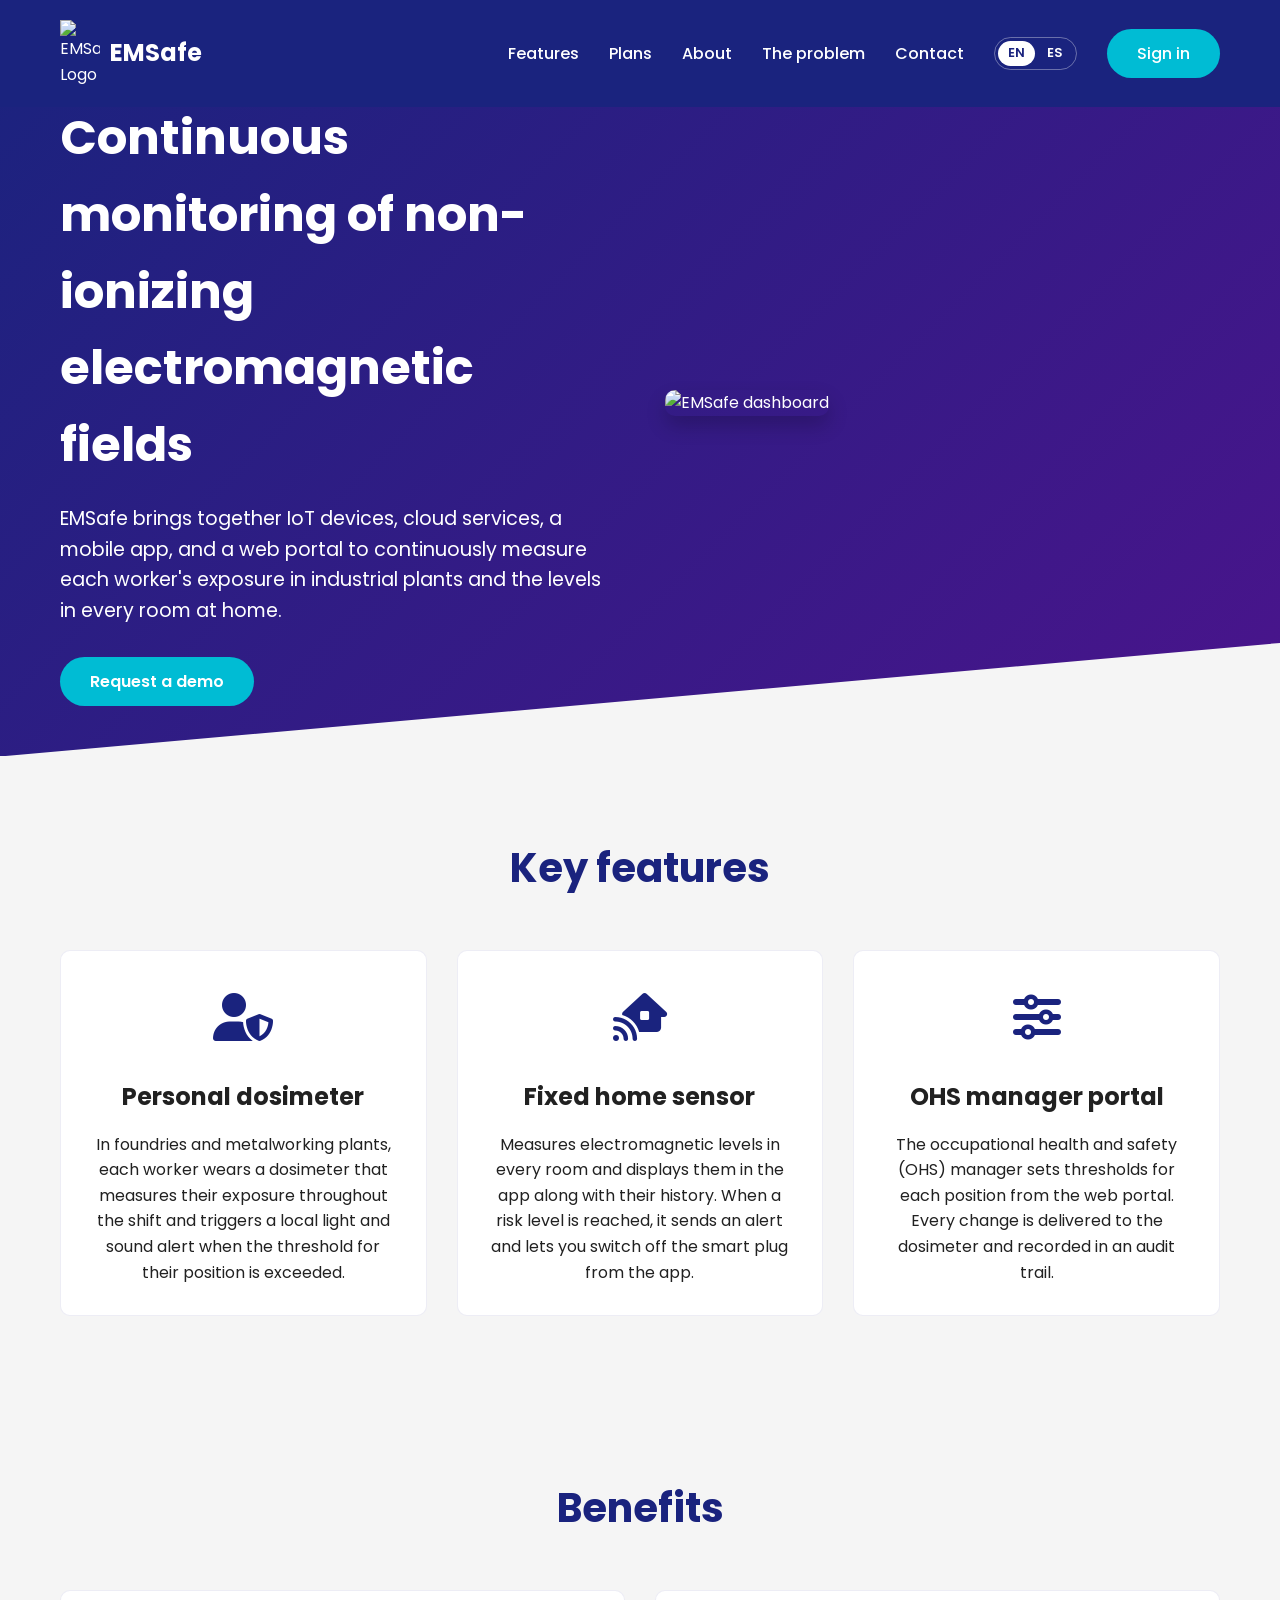
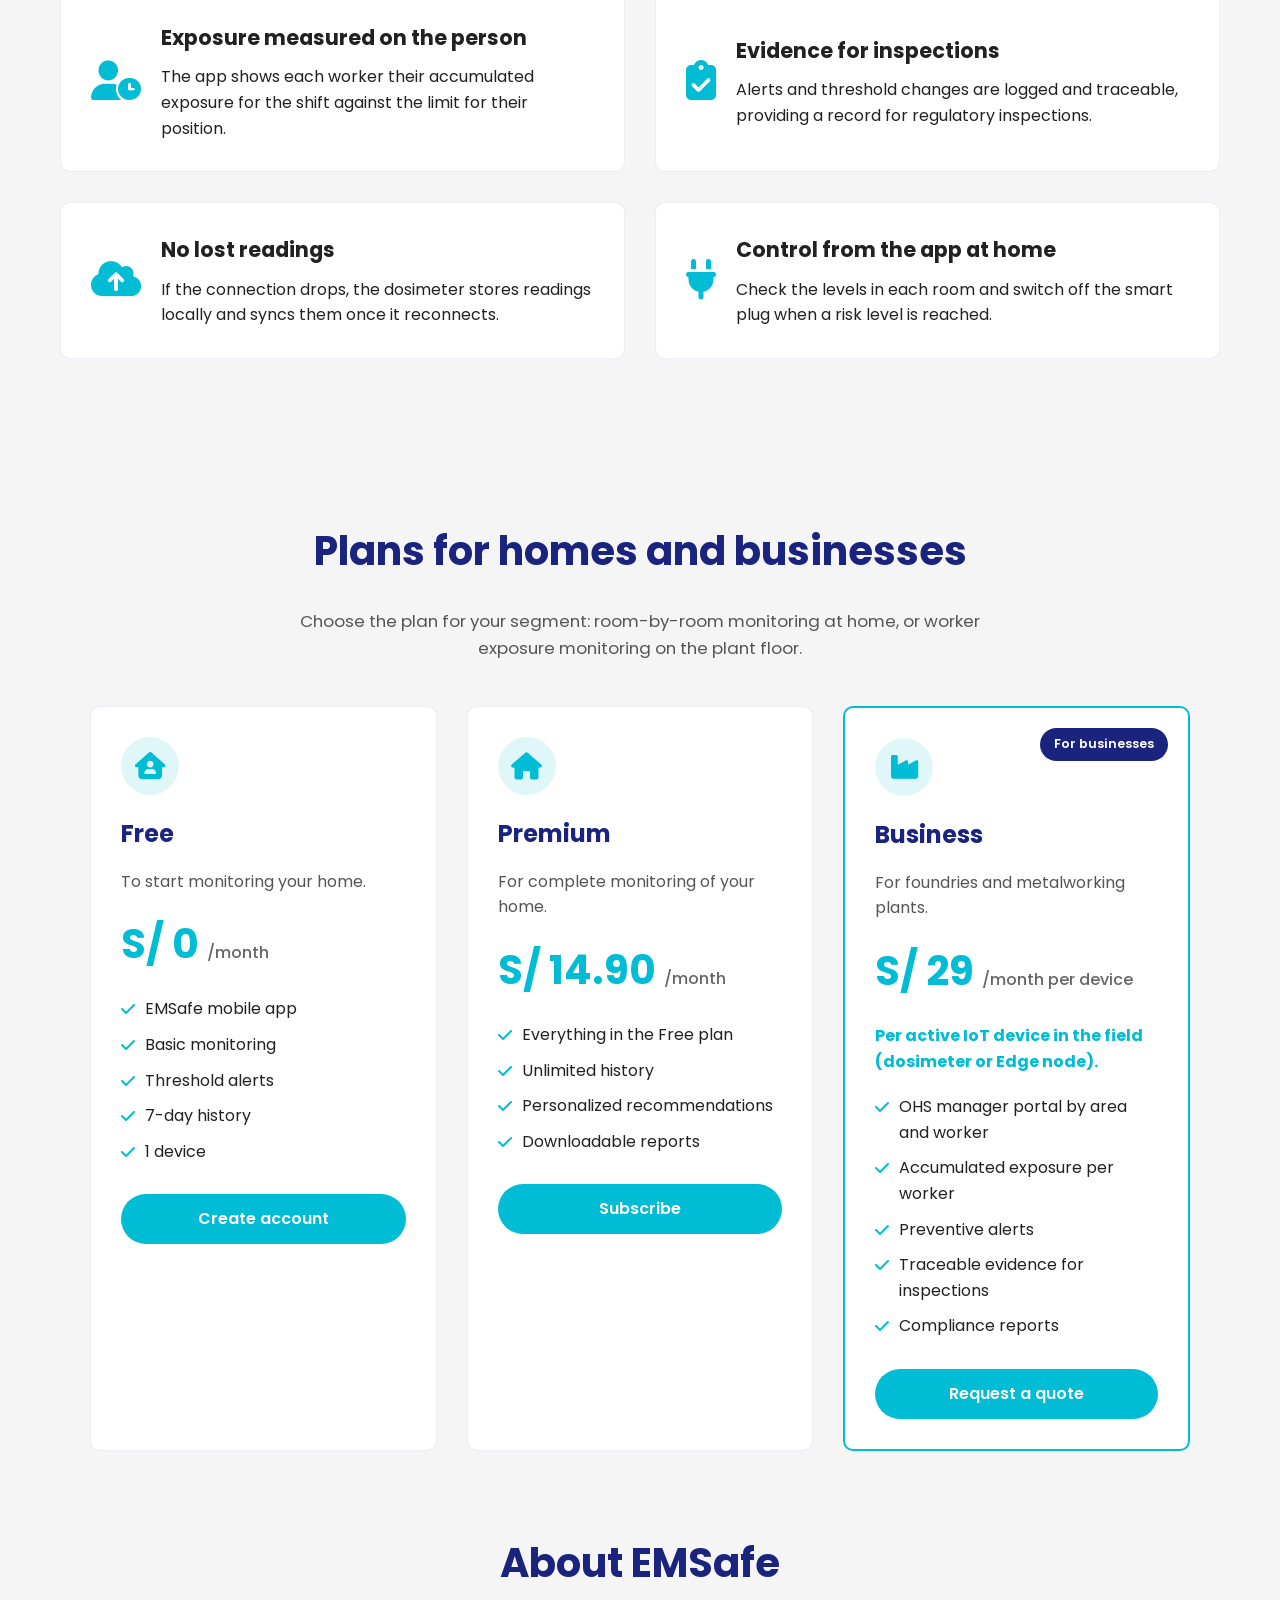
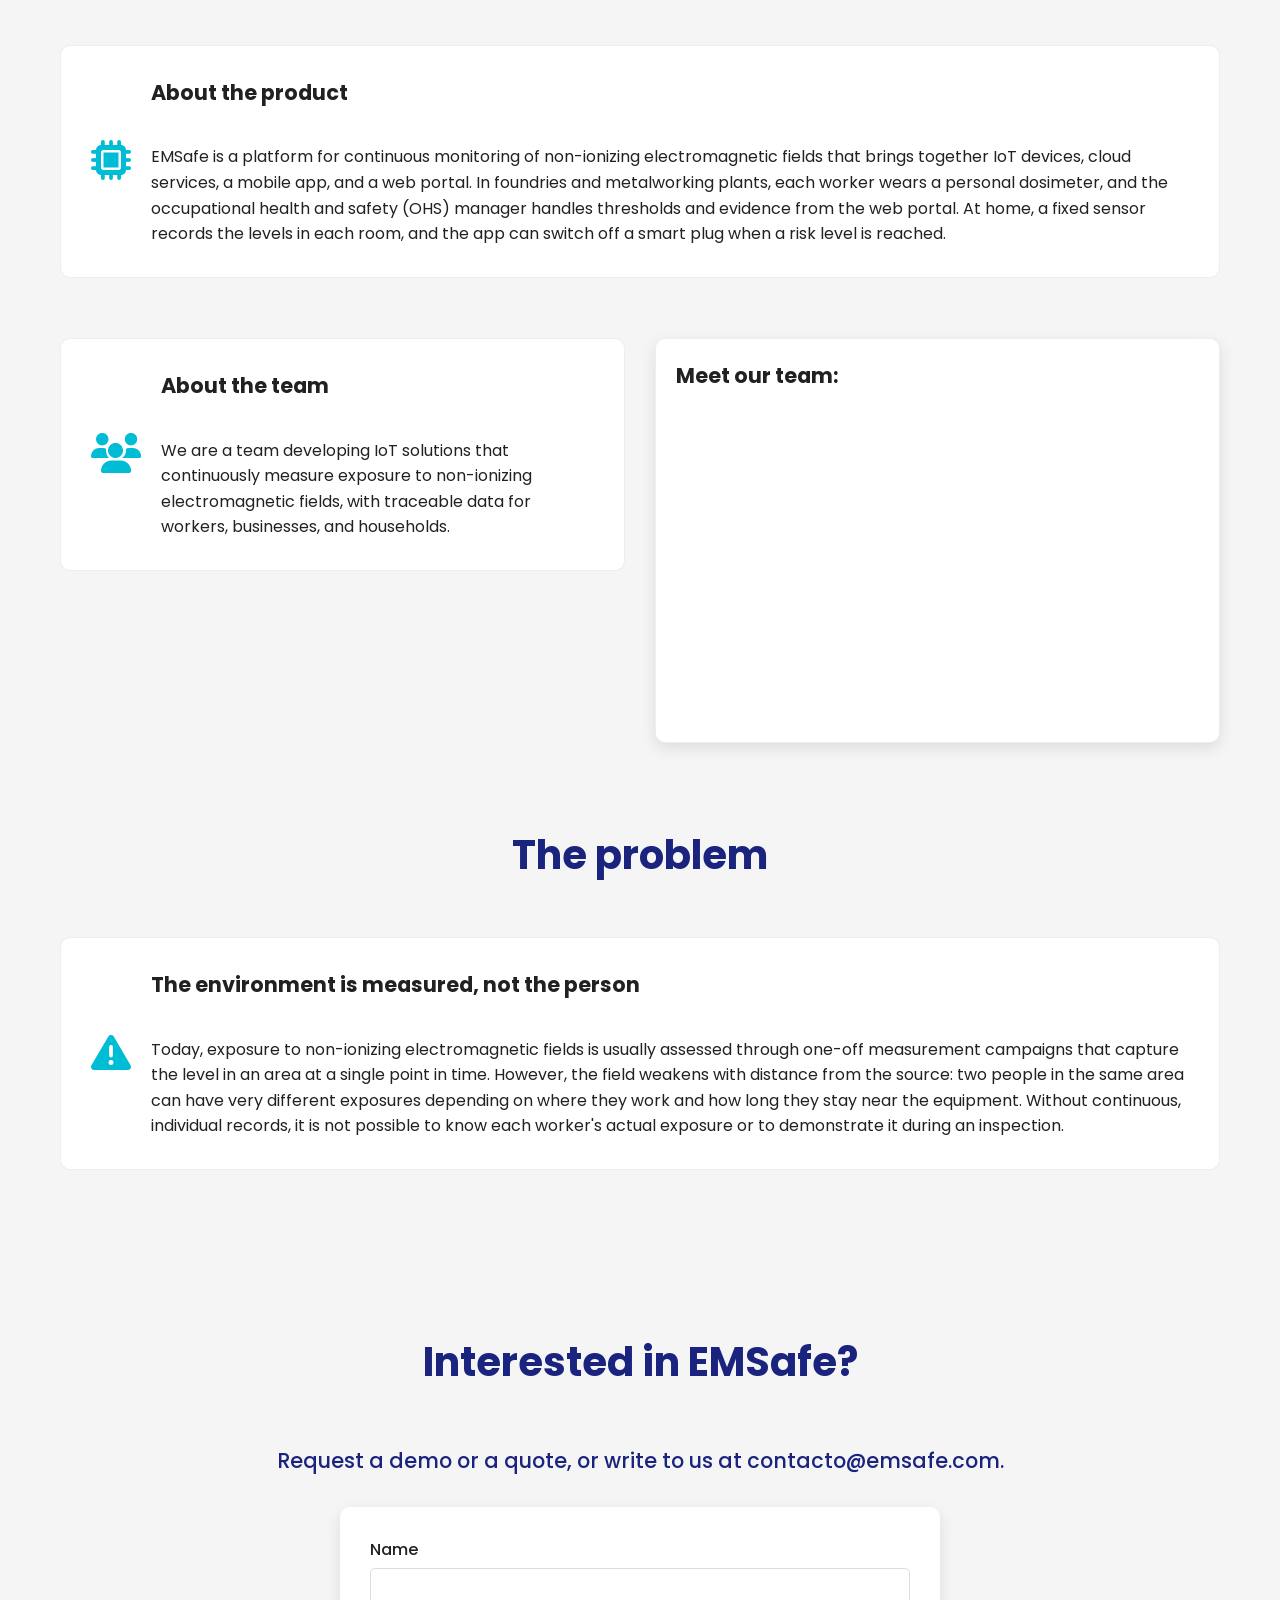
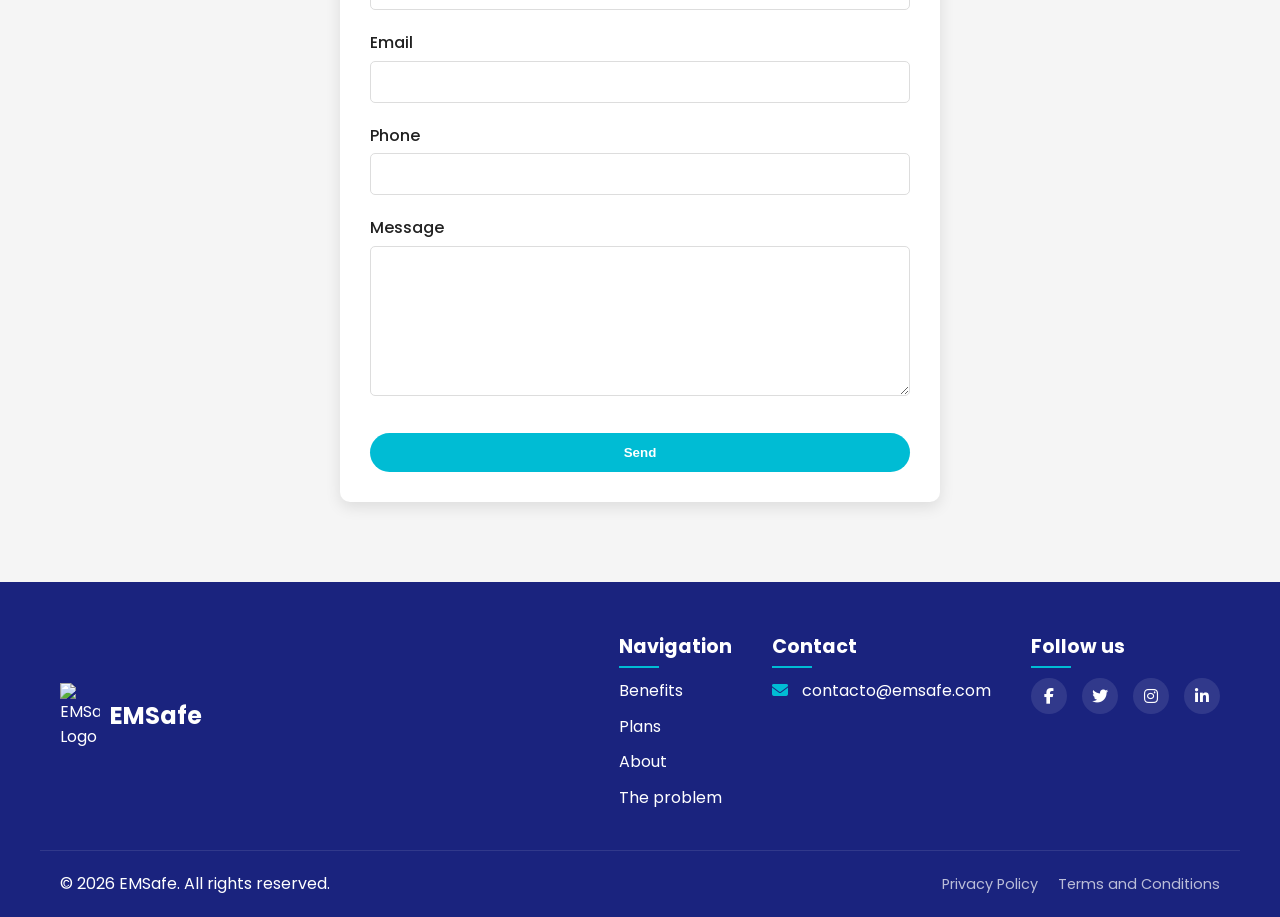
==== commit 4f97c613: "feat(landing): agregar internacionalización en inglés y español - Inglés (en-US) por defecto y españ" ====
--- a/index.html
+++ b/index.html
@@ -1,9 +1,10 @@
 <!DOCTYPE html>
-<html lang="es">
+<html lang="en-US">
 <head>
     <meta charset="UTF-8">
     <meta name="viewport" content="width=device-width, initial-scale=1.0">
-    <title>EMSafe - Control de niveles electromagnéticos</title>
+    <title data-i18n="meta.index.title">EMSafe | Continuous electromagnetic field monitoring</title>
+    <meta name="description" content="EMSafe continuously monitors non-ionizing electromagnetic fields, with personal dosimeters for industrial workers and fixed sensors for the home." data-i18n-attr="content:meta.index.description">
     <link rel="stylesheet" href="https://cdnjs.cloudflare.com/ajax/libs/font-awesome/6.4.0/css/all.min.css">
     <link rel="stylesheet" href="./css/style.css">
 </head>
@@ -21,12 +22,18 @@
                 <i class="fas fa-bars"></i>
             </label>
             <ul class="nav-links">
-                <li><a href="#features">Características</a></li>
-                <li><a href="#plans">Planes</a></li>
-                <li><a href="#about">Acerca de</a></li>
-                <li><a href="#problem">Problemática</a></li>
-                <li><a href="#contact">Contacto</a></li>
-                <li><a href="https://jolly-coast-0c1ffd00f.8.azurestaticapps.net/" class="cta-button">Iniciar Sesión</a></li>
+                <li><a href="#features" data-i18n="nav.features">Features</a></li>
+                <li><a href="#plans" data-i18n="nav.plans">Plans</a></li>
+                <li><a href="#about" data-i18n="nav.about">About</a></li>
+                <li><a href="#problem" data-i18n="nav.problem">The problem</a></li>
+                <li><a href="#contact" data-i18n="nav.contact">Contact</a></li>
+                <li>
+                    <div class="lang-switch" role="group" aria-label="Language" data-i18n-attr="aria-label:nav.language">
+                        <button type="button" class="lang-option" data-lang="en" lang="en" aria-label="English" aria-pressed="true">EN</button>
+                        <button type="button" class="lang-option" data-lang="es" lang="es" aria-label="Español" aria-pressed="false">ES</button>
+                    </div>
+                </li>
+                <li><a href="https://jolly-coast-0c1ffd00f.8.azurestaticapps.net/" class="cta-button" data-i18n="nav.signIn">Sign in</a></li>
             </ul>
         </nav>
     </header>
@@ -35,40 +42,40 @@
         <section id="hero">
             <div class="container hero-content">
                 <div class="hero-text">
-                    <h1>Monitoreo continuo de campos electromagnéticos no ionizantes</h1>
-                    <p>EMSafe combina dispositivos IoT, servicios en la nube, una aplicación móvil y un portal web para medir de forma continua la exposición de cada operario en plantas industriales y los niveles de cada ambiente en el hogar.</p>
-                    <a href="#contact" class="cta-button">Solicitar demo</a>
+                    <h1 data-i18n="hero.title">Continuous monitoring of non-ionizing electromagnetic fields</h1>
+                    <p data-i18n="hero.text">EMSafe brings together IoT devices, cloud services, a mobile app, and a web portal to continuously measure each worker's exposure in industrial plants and the levels in every room at home.</p>
+                    <a href="#contact" class="cta-button" data-i18n="hero.cta">Request a demo</a>
                 </div>
                 <div class="hero-image">
-                    <img src="./imgs/hero.webp" alt="Dashboard de EMSafe">
+                    <img src="./imgs/hero.webp" alt="EMSafe dashboard" data-i18n-attr="alt:hero.imageAlt">
                 </div>
             </div>
         </section>
 
         <section id="features">
             <div class="container">
-                <h2 class="section-title">Características principales</h2>
+                <h2 class="section-title" data-i18n="features.title">Key features</h2>
                 <div class="features-grid">
                     <div class="feature-card">
                         <div class="feature-icon">
                             <i class="fas fa-user-shield"></i>
                         </div>
-                        <h3>Dosímetro personal</h3>
-                        <p>En plantas de fundición y metalmecánica, cada operario lleva un dosímetro que mide su exposición durante la jornada y emite una alerta local de luz y sonido al superar el umbral de su puesto.</p>
+                        <h3 data-i18n="features.dosimeter.title">Personal dosimeter</h3>
+                        <p data-i18n="features.dosimeter.text">In foundries and metalworking plants, each worker wears a dosimeter that measures their exposure throughout the shift and triggers a local light and sound alert when the threshold for their position is exceeded.</p>
                     </div>
                     <div class="feature-card">
                         <div class="feature-icon">
                             <i class="fas fa-house-signal"></i>
                         </div>
-                        <h3>Sensor fijo para el hogar</h3>
-                        <p>Mide los niveles electromagnéticos de cada ambiente y los muestra en la app con su historial. Ante un nivel de riesgo, envía una alerta y permite cortar el enchufe inteligente desde la app.</p>
+                        <h3 data-i18n="features.homeSensor.title">Fixed home sensor</h3>
+                        <p data-i18n="features.homeSensor.text">Measures electromagnetic levels in every room and displays them in the app along with their history. When a risk level is reached, it sends an alert and lets you switch off the smart plug from the app.</p>
                     </div>
                     <div class="feature-card">
                         <div class="feature-icon">
                             <i class="fas fa-sliders-h"></i>
                         </div>
-                        <h3>Portal del responsable SSO</h3>
-                        <p>El responsable de seguridad y salud en el trabajo define los umbrales por puesto desde el portal web. Cada cambio llega al dosímetro y queda auditado.</p>
+                        <h3 data-i18n="features.portal.title">OHS manager portal</h3>
+                        <p data-i18n="features.portal.text">The occupational health and safety (OHS) manager sets thresholds for each position from the web portal. Every change is delivered to the dosimeter and recorded in an audit trail.</p>
                     </div>
                 </div>
             </div>
@@ -76,15 +83,15 @@
 
         <section id="benefits">
             <div class="container">
-                <h2 class="section-title">Beneficios</h2>
+                <h2 class="section-title" data-i18n="benefits.title">Benefits</h2>
                 <div class="benefits-grid">
                     <div class="benefit-item">
                         <div class="benefit-icon">
                             <i class="fas fa-user-clock"></i>
                         </div>
                         <div class="benefit-text">
-                            <h3>Exposición medida en la persona</h3>
-                            <p>La app muestra a cada operario su exposición acumulada de la jornada frente al límite de su puesto.</p>
+                            <h3 data-i18n="benefits.personal.title">Exposure measured on the person</h3>
+                            <p data-i18n="benefits.personal.text">The app shows each worker their accumulated exposure for the shift against the limit for their position.</p>
                         </div>
                     </div>
                     <div class="benefit-item">
@@ -92,8 +99,8 @@
                             <i class="fas fa-clipboard-check"></i>
                         </div>
                         <div class="benefit-text">
-                            <h3>Evidencia para fiscalizaciones</h3>
-                            <p>Las alertas y los cambios de umbral quedan registrados y trazables como respaldo ante una fiscalización.</p>
+                            <h3 data-i18n="benefits.evidence.title">Evidence for inspections</h3>
+                            <p data-i18n="benefits.evidence.text">Alerts and threshold changes are logged and traceable, providing a record for regulatory inspections.</p>
                         </div>
                     </div>
                     <div class="benefit-item">
@@ -101,8 +108,8 @@
                             <i class="fas fa-cloud-upload-alt"></i>
                         </div>
                         <div class="benefit-text">
-                            <h3>Sin pérdida de lecturas</h3>
-                            <p>Si se pierde la conexión, el dosímetro guarda las lecturas y las sincroniza al reconectarse.</p>
+                            <h3 data-i18n="benefits.offline.title">No lost readings</h3>
+                            <p data-i18n="benefits.offline.text">If the connection drops, the dosimeter stores readings locally and syncs them once it reconnects.</p>
                         </div>
                     </div>
                     <div class="benefit-item">
@@ -110,8 +117,8 @@
                             <i class="fas fa-plug"></i>
                         </div>
                         <div class="benefit-text">
-                            <h3>Control desde la app en el hogar</h3>
-                            <p>Consulta los niveles de cada ambiente y corta el enchufe inteligente cuando se alcanza un nivel de riesgo.</p>
+                            <h3 data-i18n="benefits.home.title">Control from the app at home</h3>
+                            <p data-i18n="benefits.home.text">Check the levels in each room and switch off the smart plug when a risk level is reached.</p>
                         </div>
                     </div>
                 </div>
@@ -120,57 +127,57 @@
 
         <section id="plans">
             <div class="container">
-                <h2 class="section-title">Planes para el hogar y la empresa</h2>
-                <p class="section-description">Elige el plan según tu segmento: monitoreo de ambientes en el hogar o monitoreo de la exposición de los trabajadores en planta.</p>
+                <h2 class="section-title" data-i18n="plans.title">Plans for homes and businesses</h2>
+                <p class="section-description" data-i18n="plans.description">Choose the plan for your segment: room-by-room monitoring at home, or worker exposure monitoring on the plant floor.</p>
                 <div class="subscription-grid">
                     <div class="subscription-card">
                         <div class="subscription-icon">
                             <i class="fas fa-house-user"></i>
                         </div>
                         <h3>Free</h3>
-                        <p class="subscription-audience">Para empezar a monitorear tu hogar.</p>
-                        <p class="subscription-price">Gratis</p>
+                        <p class="subscription-audience" data-i18n="plans.free.audience">To start monitoring your home.</p>
+                        <p class="subscription-price" data-i18n-html="plans.free.price">S/ 0 <span>/month</span></p>
                         <ul class="subscription-features">
-                            <li><i class="fas fa-check"></i> App móvil EMSafe</li>
-                            <li><i class="fas fa-check"></i> Monitoreo básico</li>
-                            <li><i class="fas fa-check"></i> Alertas de umbral</li>
-                            <li><i class="fas fa-check"></i> Historial de 7 días</li>
-                            <li><i class="fas fa-check"></i> 1 dispositivo</li>
-                        </ul>
-                        <a href="https://jolly-coast-0c1ffd00f.8.azurestaticapps.net/" class="cta-button">Crear cuenta</a>
+                            <li><i class="fas fa-check"></i> <span data-i18n="plans.free.f1">EMSafe mobile app</span></li>
+                            <li><i class="fas fa-check"></i> <span data-i18n="plans.free.f2">Basic monitoring</span></li>
+                            <li><i class="fas fa-check"></i> <span data-i18n="plans.free.f3">Threshold alerts</span></li>
+                            <li><i class="fas fa-check"></i> <span data-i18n="plans.free.f4">7-day history</span></li>
+                            <li><i class="fas fa-check"></i> <span data-i18n="plans.free.f5">1 device</span></li>
+                        </ul>
+                        <a href="https://jolly-coast-0c1ffd00f.8.azurestaticapps.net/" class="cta-button" data-i18n="plans.free.cta">Create account</a>
                     </div>
                     <div class="subscription-card">
                         <div class="subscription-icon">
                             <i class="fas fa-home"></i>
                         </div>
                         <h3>Premium</h3>
-                        <p class="subscription-audience">Para un seguimiento completo de tu hogar.</p>
-                        <p class="subscription-price">S/ 14,90 <span>/mes</span></p>
+                        <p class="subscription-audience" data-i18n="plans.premium.audience">For complete monitoring of your home.</p>
+                        <p class="subscription-price" data-i18n-html="plans.premium.price">S/ 14.90 <span>/month</span></p>
                         <ul class="subscription-features">
-                            <li><i class="fas fa-check"></i> Incluye todo lo del plan Free</li>
-                            <li><i class="fas fa-check"></i> Historial ilimitado</li>
-                            <li><i class="fas fa-check"></i> Recomendaciones personalizadas</li>
-                            <li><i class="fas fa-check"></i> Reportes descargables</li>
-                        </ul>
-                        <a href="checkout.html?type=premium" class="cta-button">Suscribirme</a>
+                            <li><i class="fas fa-check"></i> <span data-i18n="plans.premium.f1">Everything in the Free plan</span></li>
+                            <li><i class="fas fa-check"></i> <span data-i18n="plans.premium.f2">Unlimited history</span></li>
+                            <li><i class="fas fa-check"></i> <span data-i18n="plans.premium.f3">Personalized recommendations</span></li>
+                            <li><i class="fas fa-check"></i> <span data-i18n="plans.premium.f4">Downloadable reports</span></li>
+                        </ul>
+                        <a href="checkout.html?type=premium" class="cta-button" data-i18n="plans.premium.cta">Subscribe</a>
                     </div>
                     <div class="subscription-card featured-plan">
-                        <div class="plan-badge">Empresas</div>
+                        <div class="plan-badge" data-i18n="plans.business.badge">For businesses</div>
                         <div class="subscription-icon">
                             <i class="fas fa-industry"></i>
                         </div>
                         <h3>Business</h3>
-                        <p class="subscription-audience">Para plantas de fundición y metalmecánica.</p>
-                        <p class="subscription-price">S/ 29 <span>/mes por dispositivo</span></p>
-                        <p class="subscription-coverage">Por cada dispositivo IoT activo en campo (dosímetro o nodo Edge).</p>
+                        <p class="subscription-audience" data-i18n="plans.business.audience">For foundries and metalworking plants.</p>
+                        <p class="subscription-price" data-i18n-html="plans.business.price">S/ 29 <span>/month per device</span></p>
+                        <p class="subscription-coverage" data-i18n="plans.business.coverage">Per active IoT device in the field (dosimeter or Edge node).</p>
                         <ul class="subscription-features">
-                            <li><i class="fas fa-check"></i> Portal del responsable SSO por área y trabajador</li>
-                            <li><i class="fas fa-check"></i> Exposición acumulada por trabajador</li>
-                            <li><i class="fas fa-check"></i> Alertas preventivas</li>
-                            <li><i class="fas fa-check"></i> Evidencia trazable para fiscalización</li>
-                            <li><i class="fas fa-check"></i> Reportes de cumplimiento</li>
-                        </ul>
-                        <a href="#contact" class="cta-button">Solicitar cotización</a>
+                            <li><i class="fas fa-check"></i> <span data-i18n="plans.business.f1">OHS manager portal by area and worker</span></li>
+                            <li><i class="fas fa-check"></i> <span data-i18n="plans.business.f2">Accumulated exposure per worker</span></li>
+                            <li><i class="fas fa-check"></i> <span data-i18n="plans.business.f3">Preventive alerts</span></li>
+                            <li><i class="fas fa-check"></i> <span data-i18n="plans.business.f4">Traceable evidence for inspections</span></li>
+                            <li><i class="fas fa-check"></i> <span data-i18n="plans.business.f5">Compliance reports</span></li>
+                        </ul>
+                        <a href="#contact" class="cta-button" data-i18n="plans.business.cta">Request a quote</a>
                     </div>
                 </div>
             </div>
@@ -178,7 +185,7 @@
 
         <section id="about">
             <div class="container">
-                <h2 class="section-title">Acerca de EMSafe</h2>
+                <h2 class="section-title" data-i18n="about.title">About EMSafe</h2>
                 <div class="about-content">
                     <div class="about-section">
                         <div class="about-text-content">
@@ -187,9 +194,9 @@
                                     <i class="fas fa-microchip"></i>
                                 </div>
                                 <div class="benefit-text">
-                                    <h3>Acerca del producto</h3>
+                                    <h3 data-i18n="about.product.title">About the product</h3>
                                     <br>
-                                    <p>EMSafe es una plataforma de monitoreo continuo de campos electromagnéticos no ionizantes que integra dispositivos IoT, servicios en la nube, una aplicación móvil y un portal web. En plantas de fundición y metalmecánica, cada operario lleva un dosímetro personal y el responsable de seguridad y salud en el trabajo (SSO) gestiona los umbrales y la evidencia desde el portal web. En el hogar, un sensor fijo registra los niveles de cada ambiente y la app permite cortar un enchufe inteligente ante un nivel de riesgo.</p>
+                                    <p data-i18n="about.product.text">EMSafe is a platform for continuous monitoring of non-ionizing electromagnetic fields that brings together IoT devices, cloud services, a mobile app, and a web portal. In foundries and metalworking plants, each worker wears a personal dosimeter, and the occupational health and safety (OHS) manager handles thresholds and evidence from the web portal. At home, a fixed sensor records the levels in each room, and the app can switch off a smart plug when a risk level is reached.</p>
                                 </div>
                             </div>
                         </div>
@@ -202,19 +209,19 @@
                                     <i class="fas fa-users"></i>
                                 </div>
                                 <div class="benefit-text">
-                                    <h3>Acerca del equipo</h3>
+                                    <h3 data-i18n="about.team.title">About the team</h3>
                                     <br>
-                                    <p>Somos un equipo que desarrolla soluciones IoT para medir de forma continua la exposición a campos electromagnéticos no ionizantes, con datos trazables para trabajadores, empresas y hogares.</p>
+                                    <p data-i18n="about.team.text">We are a team developing IoT solutions that continuously measure exposure to non-ionizing electromagnetic fields, with traceable data for workers, businesses, and households.</p>
                                 </div>
                             </div>
                         </div>
                         <div class="about-video-container">
                             <div class="benefit-text">
-                                <h3>Conoce a nuestro equipo:</h3>
+                                <h3 data-i18n="about.team.videoHeading">Meet our team:</h3>
                                 <br>
                             </div>
                             <div class="video-wrapper">
-                                <iframe src="https://www.youtube.com/embed/mdT-O5GrjyE" title="Video sobre EMSafe Team" allow="accelerometer; autoplay; clipboard-write; encrypted-media; gyroscope; picture-in-picture" allowfullscreen></iframe>
+                                <iframe src="https://www.youtube.com/embed/mdT-O5GrjyE" title="Video about the EMSafe team" data-i18n-attr="title:about.team.videoTitle" allow="accelerometer; autoplay; clipboard-write; encrypted-media; gyroscope; picture-in-picture" allowfullscreen></iframe>
                             </div>
                         </div>
                     </div>
@@ -224,7 +231,7 @@
 
         <section id="problem">
             <div class="container">
-                <h2 class="section-title">La problemática</h2>
+                <h2 class="section-title" data-i18n="problem.title">The problem</h2>
                 <div class="problem-content">
                     <div class="problem-card">
                         <div class="benefit-item">
@@ -232,9 +239,9 @@
                                 <i class="fas fa-exclamation-triangle"></i>
                             </div>
                             <div class="benefit-text">
-                                <h3>Se mide el ambiente, no a la persona</h3>
+                                <h3 data-i18n="problem.heading">The environment is measured, not the person</h3>
                                 <br>
-                                <p>Hoy la exposición a campos electromagnéticos no ionizantes suele evaluarse con campañas de medición puntuales, que registran el nivel del ambiente en un momento dado. Sin embargo, el campo decae con la distancia a la fuente: dos personas en la misma área pueden tener exposiciones muy distintas según dónde trabajan y cuánto tiempo permanecen cerca de los equipos. Sin un registro continuo e individual, no es posible conocer la exposición real de cada trabajador ni demostrarla ante una fiscalización.</p>
+                                <p data-i18n="problem.text">Today, exposure to non-ionizing electromagnetic fields is usually assessed through one-off measurement campaigns that capture the level in an area at a single point in time. However, the field weakens with distance from the source: two people in the same area can have very different exposures depending on where they work and how long they stay near the equipment. Without continuous, individual records, it is not possible to know each worker's actual exposure or to demonstrate it during an inspection.</p>
                             </div>
                         </div>
                     </div>
@@ -244,7 +251,7 @@
 
         <section id="testimonials" hidden>
             <div class="container">
-                <h2 class="section-title">Lo que dicen nuestros clientes</h2>
+                <h2 class="section-title" data-i18n="testimonials.title">What our customers say</h2>
                 <div class="testimonial-slider"></div>
                 <div class="testimonial-nav"></div>
             </div>
@@ -252,26 +259,26 @@
 
         <section id="contact">
             <div class="container">
-                <h2 class="section-title">¿Quieres conocer EMSafe?</h2>
-                <h3 class="contact-subtitle">Solicita una demostración o una cotización, o escríbenos a contacto@emsafe.com.</h3>
+                <h2 class="section-title" data-i18n="contact.title">Interested in EMSafe?</h2>
+                <h3 class="contact-subtitle" data-i18n="contact.subtitle">Request a demo or a quote, or write to us at contacto@emsafe.com.</h3>
                 <form class="contact-form">
                     <div class="form-group">
-                        <label for="name">Nombre</label>
+                        <label for="name" data-i18n="contact.name">Name</label>
                         <input type="text" id="name" name="name" required>
                     </div>
                     <div class="form-group">
-                        <label for="email">Correo electrónico</label>
+                        <label for="email" data-i18n="contact.email">Email</label>
                         <input type="email" id="email" name="email" required>
                     </div>
                     <div class="form-group">
-                        <label for="phone">Teléfono</label>
+                        <label for="phone" data-i18n="contact.phone">Phone</label>
                         <input type="tel" id="phone" name="phone">
                     </div>
                     <div class="form-group">
-                        <label for="message">Mensaje</label>
+                        <label for="message" data-i18n="contact.message">Message</label>
                         <textarea id="message" name="message" required></textarea>
                     </div>
-                    <button type="submit" class="cta-button">Enviar</button>
+                    <button type="submit" class="cta-button" data-i18n="contact.submit">Send</button>
                 </form>
             </div>
         </section>
@@ -285,22 +292,22 @@
                 </div>
                 <div class="footer-links">
                     <div class="footer-column">
-                        <h4>Navegación</h4>
+                        <h4 data-i18n="footer.navigation">Navigation</h4>
                         <ul>
-                            <li><a href="#benefits">Beneficios</a></li>
-                            <li><a href="#plans">Planes</a></li>
-                            <li><a href="#about">Acerca de</a></li>
-                            <li><a href="#problem">Problemática</a></li>
+                            <li><a href="#benefits" data-i18n="footer.benefits">Benefits</a></li>
+                            <li><a href="#plans" data-i18n="nav.plans">Plans</a></li>
+                            <li><a href="#about" data-i18n="nav.about">About</a></li>
+                            <li><a href="#problem" data-i18n="nav.problem">The problem</a></li>
                         </ul>
                     </div>
                     <div class="footer-column">
-                        <h4>Contacto</h4>
+                        <h4 data-i18n="nav.contact">Contact</h4>
                         <ul>
                             <li><i class="fas fa-envelope"></i> contacto@emsafe.com</li>
                         </ul>
                     </div>
                     <div class="footer-column">
-                        <h4>Síguenos</h4>
+                        <h4 data-i18n="footer.follow">Follow us</h4>
                         <div class="social-icons">
                             <a href="#" aria-label="Facebook"><i class="fab fa-facebook-f"></i></a>
                             <a href="#" aria-label="Twitter"><i class="fab fa-twitter"></i></a>
@@ -311,14 +318,15 @@
                 </div>
             </div>
             <div class="footer-bottom">
-                <p>&copy; 2026 EMSafe. Todos los derechos reservados.</p>
+                <p data-i18n="footer.copyright">© 2026 EMSafe. All rights reserved.</p>
                 <div class="footer-legal">
-                    <a href="#">Política de Privacidad</a>
-                    <a href="#">Términos y Condiciones</a>
+                    <a href="#" data-i18n="footer.privacy">Privacy Policy</a>
+                    <a href="#" data-i18n="footer.terms">Terms and Conditions</a>
                 </div>
             </div>
         </footer>
 
+    <script src="./scripts/i18n.js"></script>
     <script src="./scripts/main-scripts.js"></script>
 </body>
 </html>
--- a/css/style.css
+++ b/css/style.css
@@ -2097,3 +2097,65 @@
         padding: 28px 20px;
     }
 }
+
+/* Selector de idioma EN / ES */
+.lang-switch {
+    display: inline-flex;
+    gap: 2px;
+    padding: 3px;
+    border: 1px solid rgba(255, 255, 255, 0.35);
+    border-radius: 999px;
+}
+
+.lang-option {
+    background: transparent;
+    border: 0;
+    border-radius: 999px;
+    color: white;
+    cursor: pointer;
+    font: inherit;
+    font-size: 0.8rem;
+    font-weight: 600;
+    line-height: 1;
+    padding: 6px 10px;
+    transition: background-color 0.3s ease, color 0.3s ease;
+}
+
+.lang-option:hover {
+    color: var(--accent);
+}
+
+.lang-option[aria-pressed="true"] {
+    background-color: white;
+    color: var(--primary);
+}
+
+.lang-option:focus-visible {
+    outline: 2px solid var(--accent);
+    outline-offset: 2px;
+}
+
+.lang-switch--light {
+    border-color: rgba(26, 35, 126, 0.2);
+}
+
+.lang-switch--light .lang-option {
+    color: var(--primary);
+}
+
+.lang-switch--light .lang-option[aria-pressed="true"] {
+    background-color: var(--primary);
+    color: white;
+}
+
+.checkout-header-actions {
+    display: flex;
+    align-items: center;
+    gap: 18px;
+}
+
+.login-lang {
+    display: flex;
+    justify-content: flex-end;
+    margin-bottom: 1rem;
+}
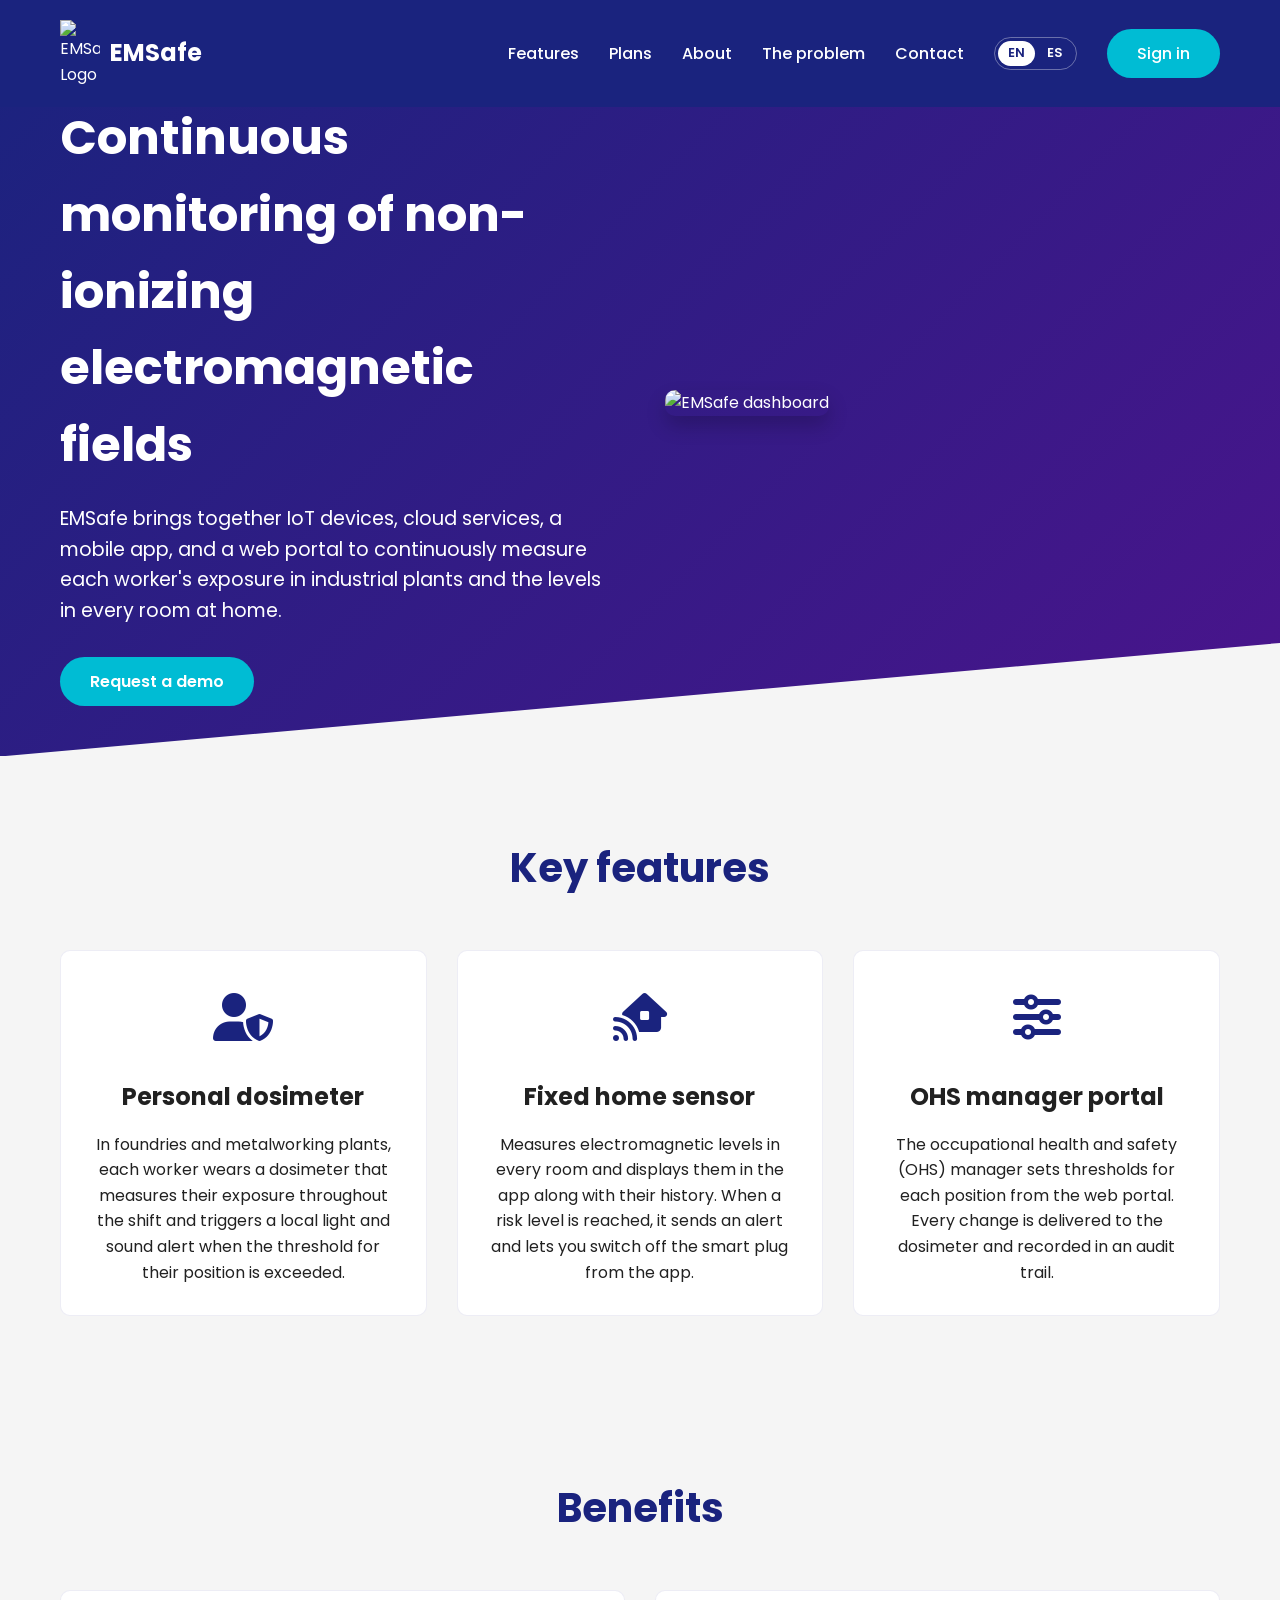
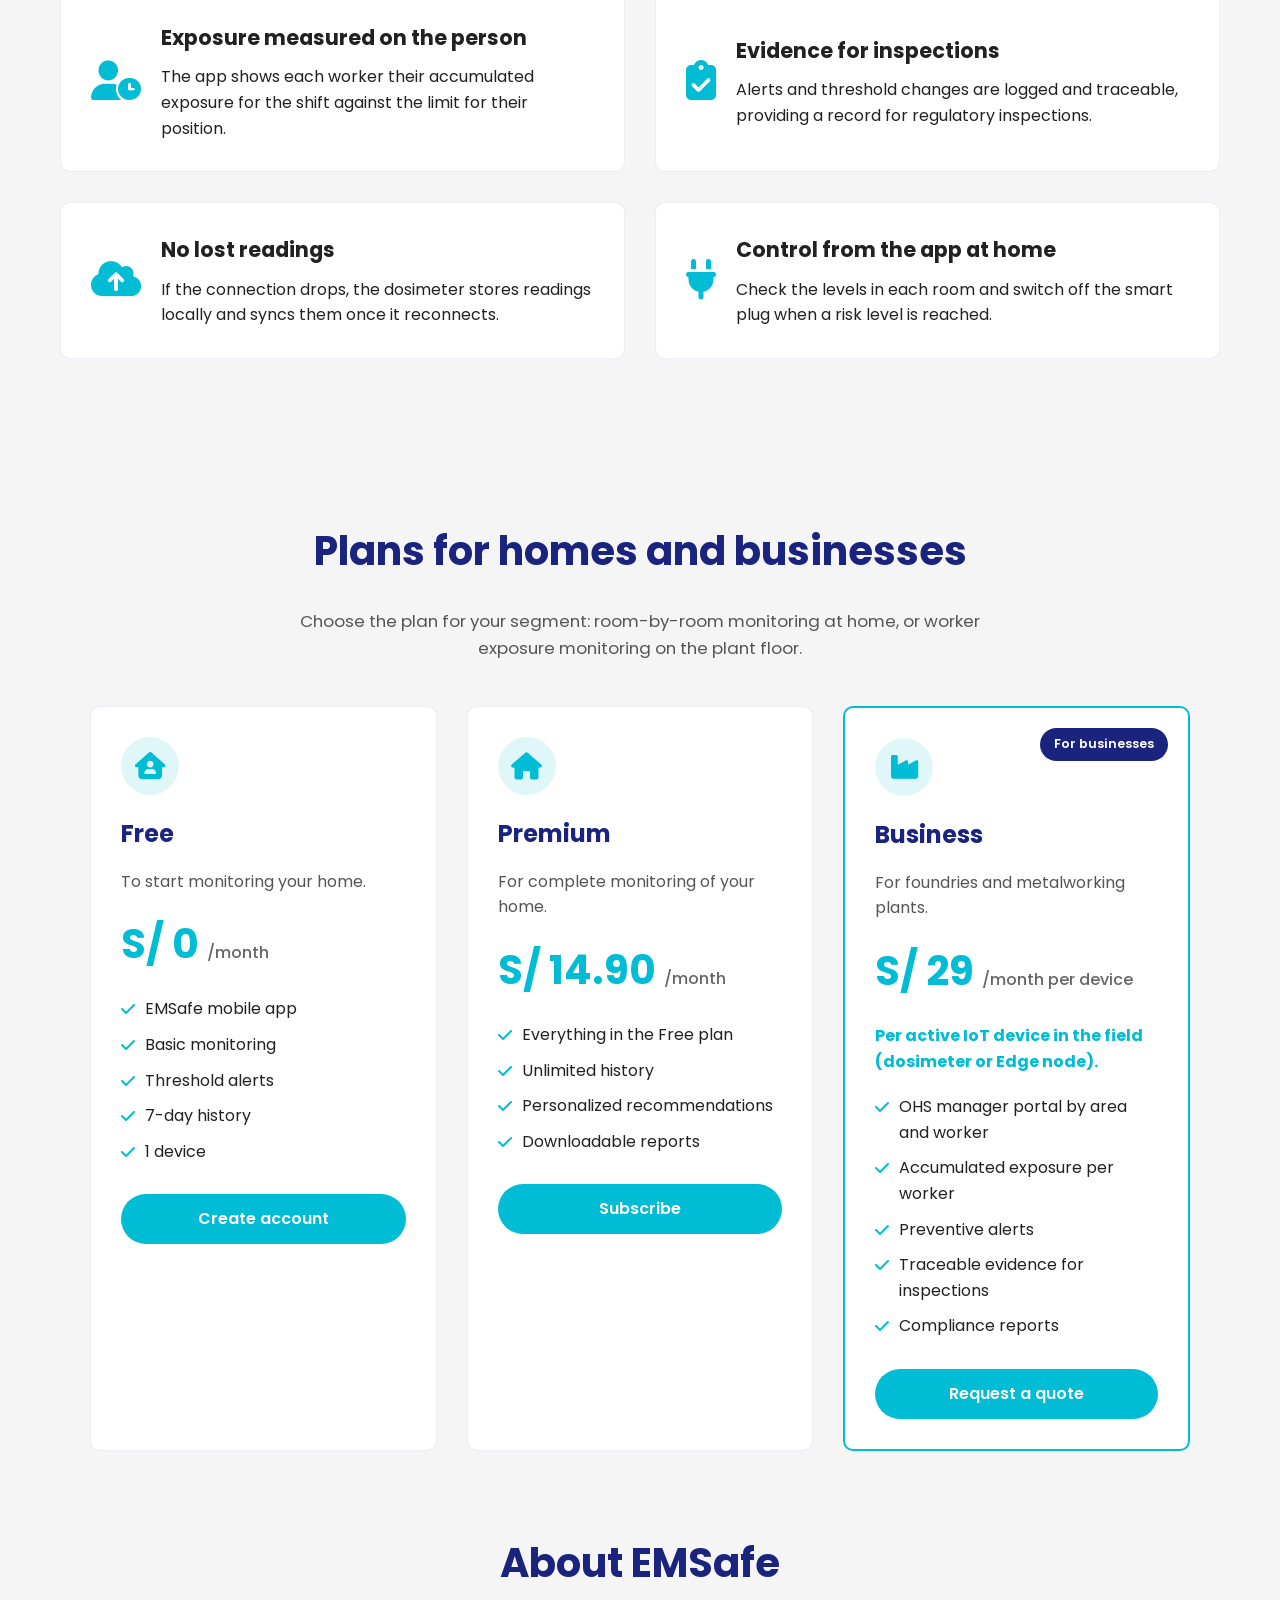
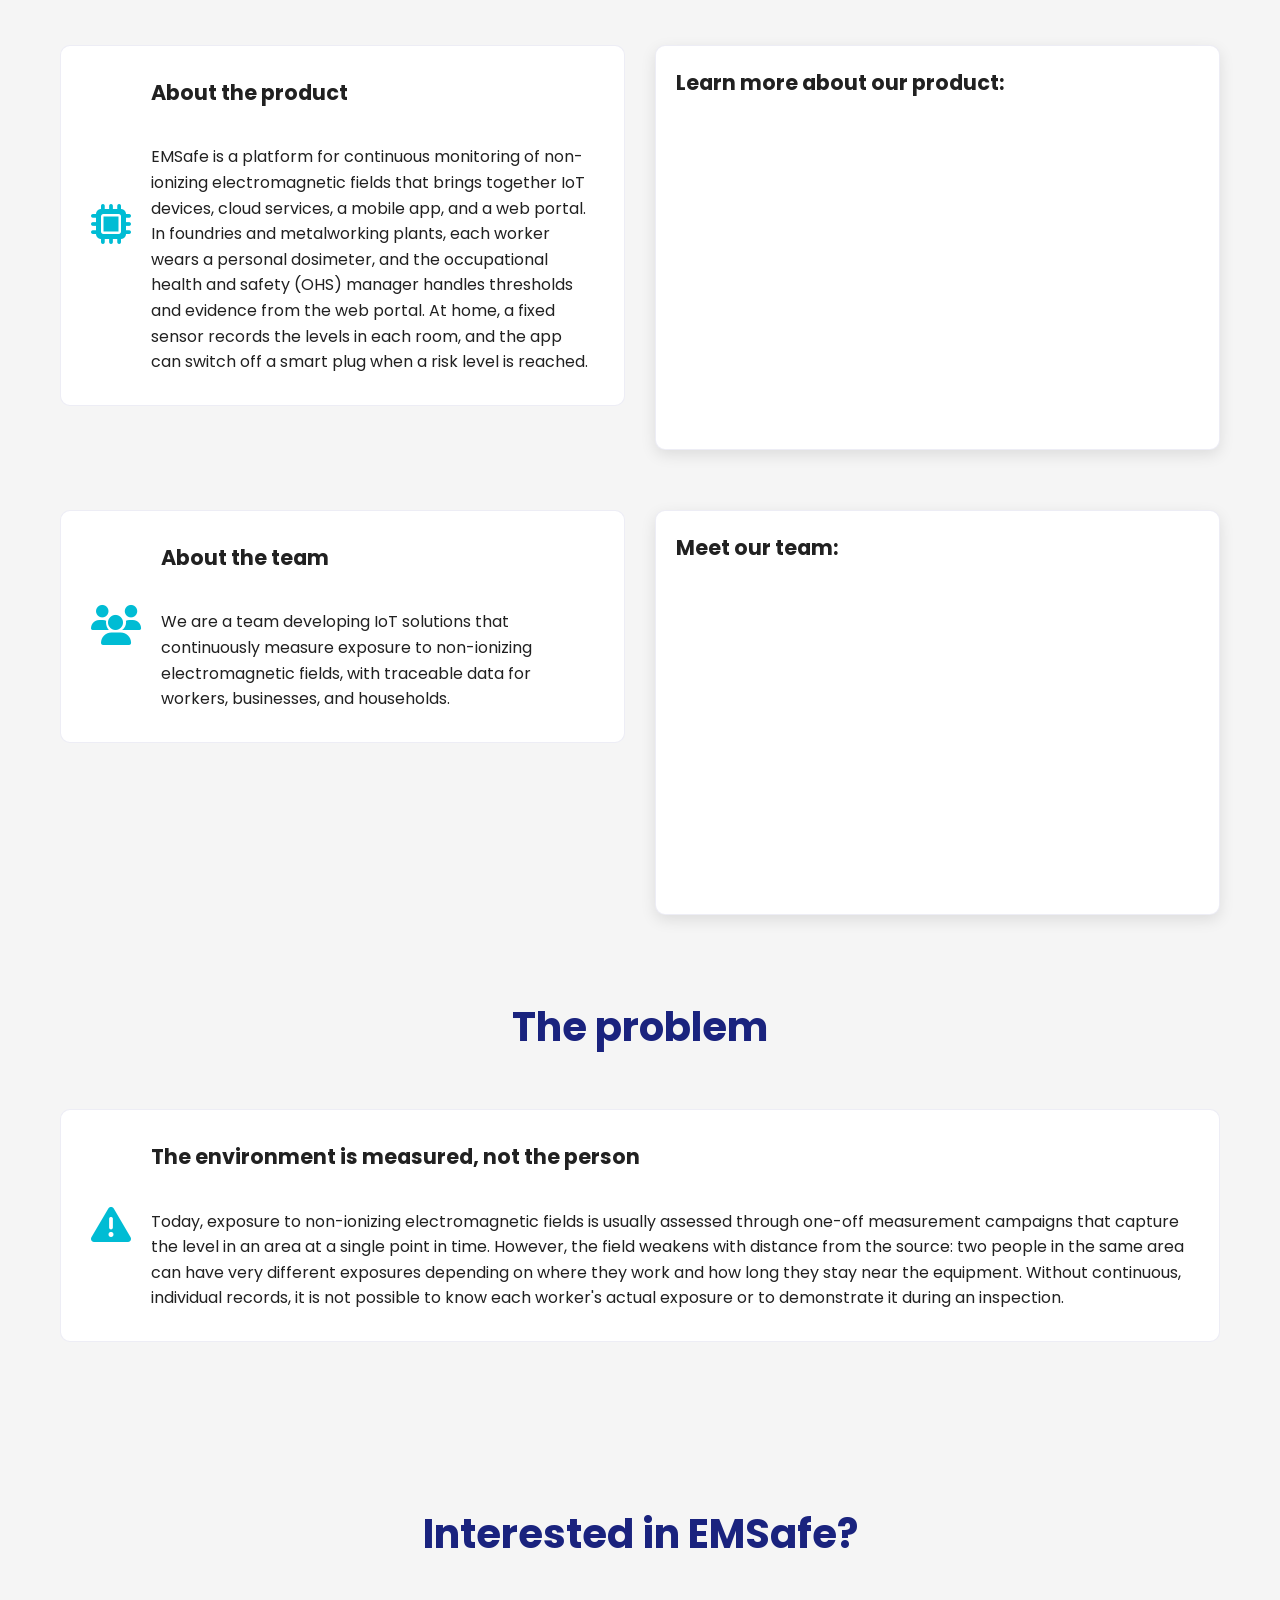
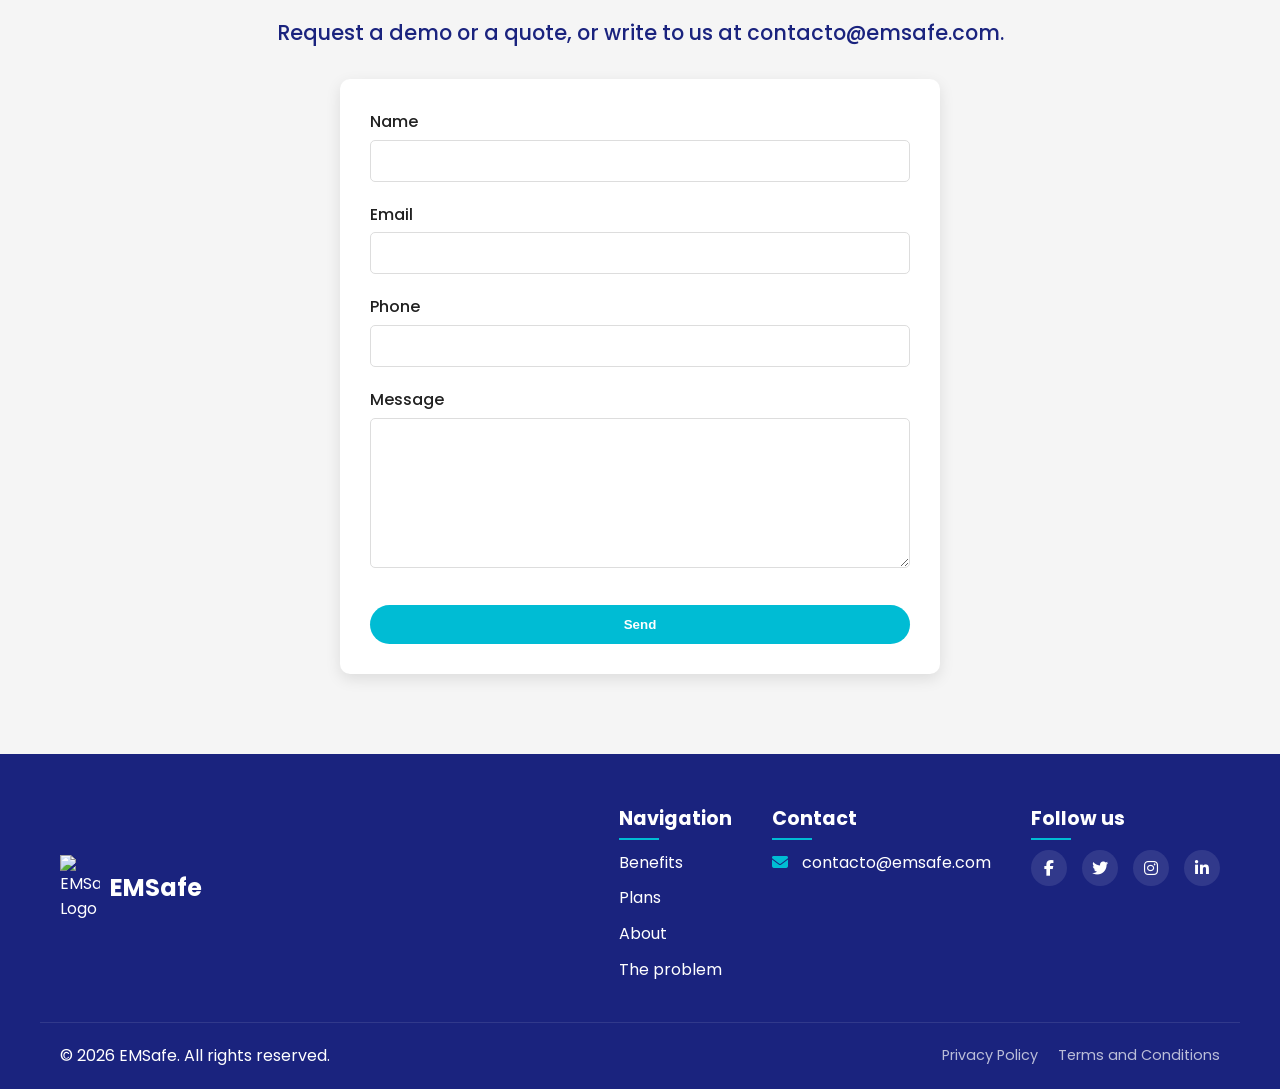
==== commit 50dd2fbf: "feat(landing): agregar el video del producto y versionar los assets - Acerca del producto: iframe de" ====
--- a/index.html
+++ b/index.html
@@ -6,7 +6,7 @@
     <title data-i18n="meta.index.title">EMSafe | Continuous electromagnetic field monitoring</title>
     <meta name="description" content="EMSafe continuously monitors non-ionizing electromagnetic fields, with personal dosimeters for industrial workers and fixed sensors for the home." data-i18n-attr="content:meta.index.description">
     <link rel="stylesheet" href="https://cdnjs.cloudflare.com/ajax/libs/font-awesome/6.4.0/css/all.min.css">
-    <link rel="stylesheet" href="./css/style.css">
+    <link rel="stylesheet" href="./css/style.css?v=2">
 </head>
 <body>
     <header>
@@ -144,7 +144,7 @@
                             <li><i class="fas fa-check"></i> <span data-i18n="plans.free.f4">7-day history</span></li>
                             <li><i class="fas fa-check"></i> <span data-i18n="plans.free.f5">1 device</span></li>
                         </ul>
-                        <a href="https://jolly-coast-0c1ffd00f.8.azurestaticapps.net/" class="cta-button" data-i18n="plans.free.cta">Create account</a>
+                        <a href="#contact" class="cta-button" data-i18n="plans.free.cta">Create account</a>
                     </div>
                     <div class="subscription-card">
                         <div class="subscription-icon">
@@ -200,6 +200,15 @@
                                 </div>
                             </div>
                         </div>
+                        <div class="about-video-container">
+                            <div class="benefit-text">
+                                <h3 data-i18n="about.product.videoHeading">Learn more about our product:</h3>
+                                <br>
+                            </div>
+                            <div class="video-wrapper">
+                                <iframe src="https://www.youtube.com/embed/4Y9D899lROU" title="Video about the EMSafe product" data-i18n-attr="title:about.product.videoTitle" allow="accelerometer; autoplay; clipboard-write; encrypted-media; gyroscope; picture-in-picture" allowfullscreen></iframe>
+                            </div>
+                        </div>
                     </div>
 
                     <div class="about-section">
@@ -326,7 +335,7 @@
             </div>
         </footer>
 
-    <script src="./scripts/i18n.js"></script>
-    <script src="./scripts/main-scripts.js"></script>
+    <script src="./scripts/i18n.js?v=2"></script>
+    <script src="./scripts/main-scripts.js?v=2"></script>
 </body>
 </html>
